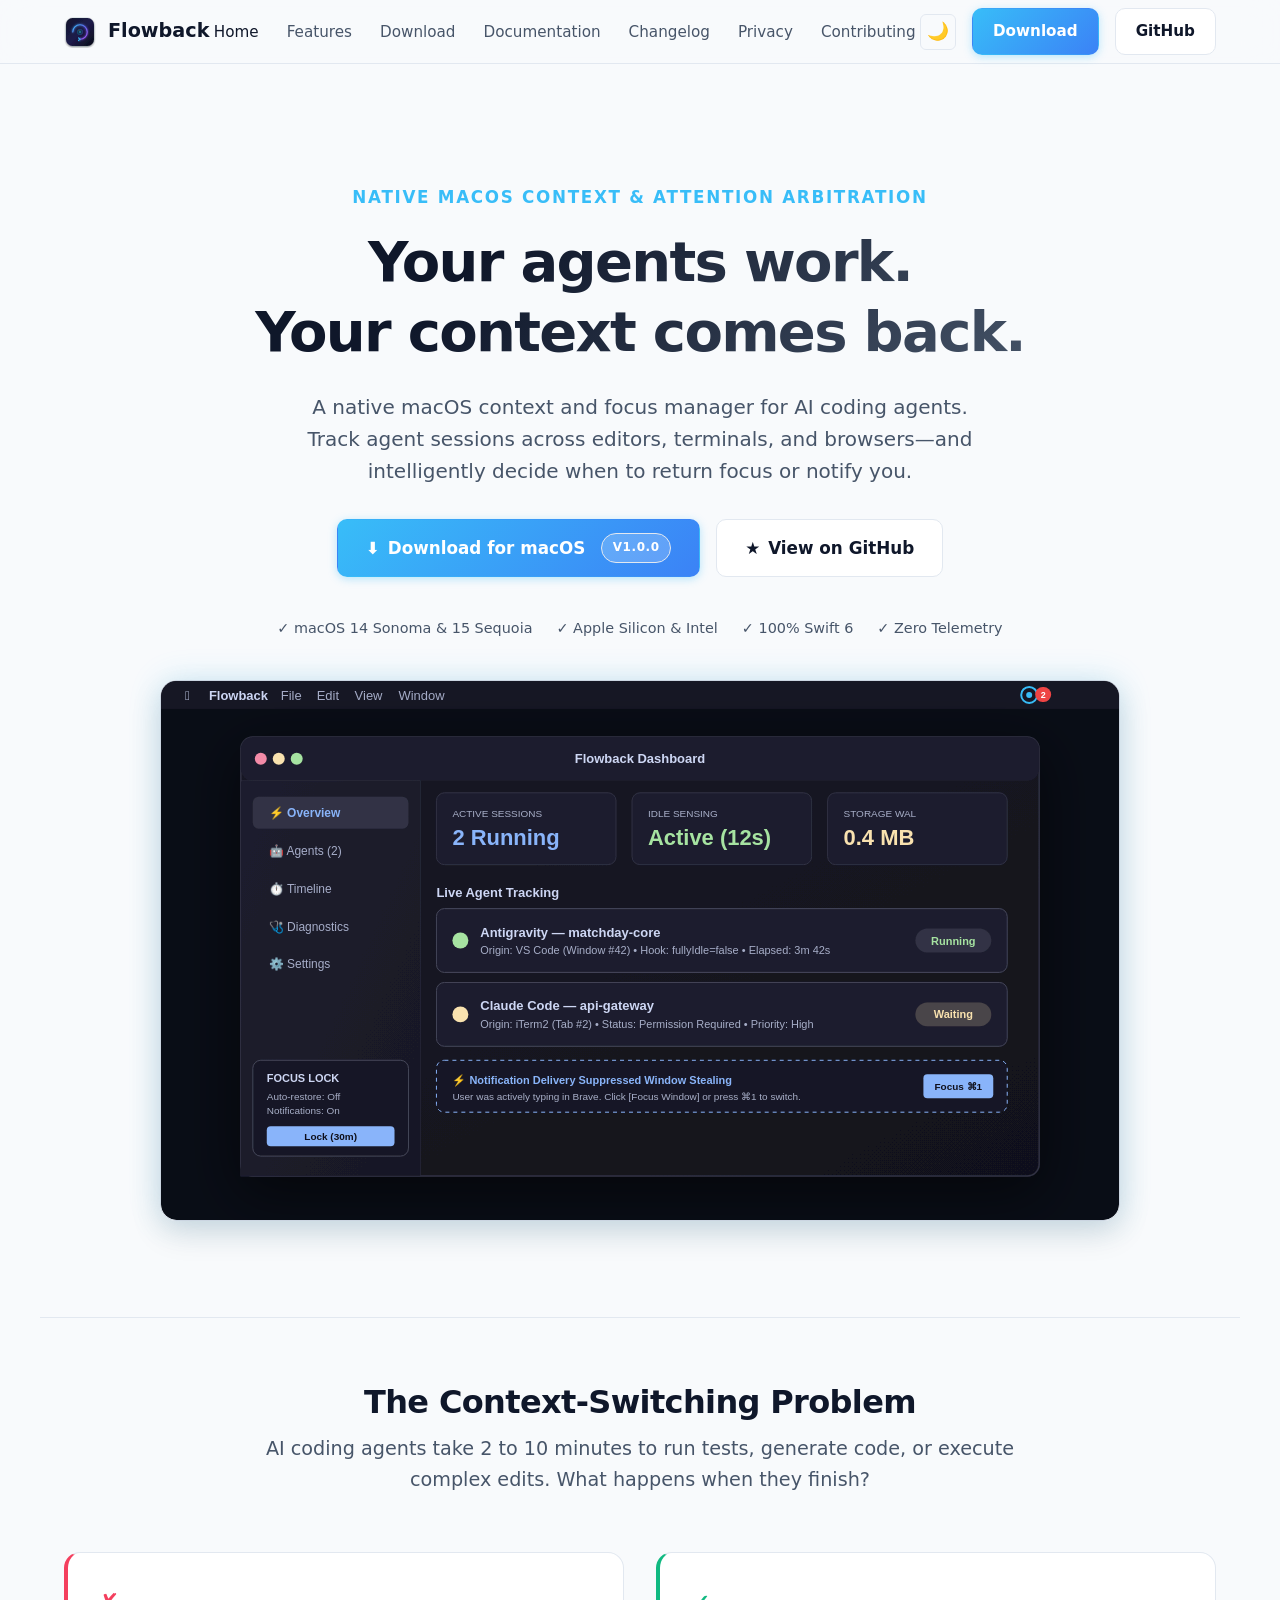
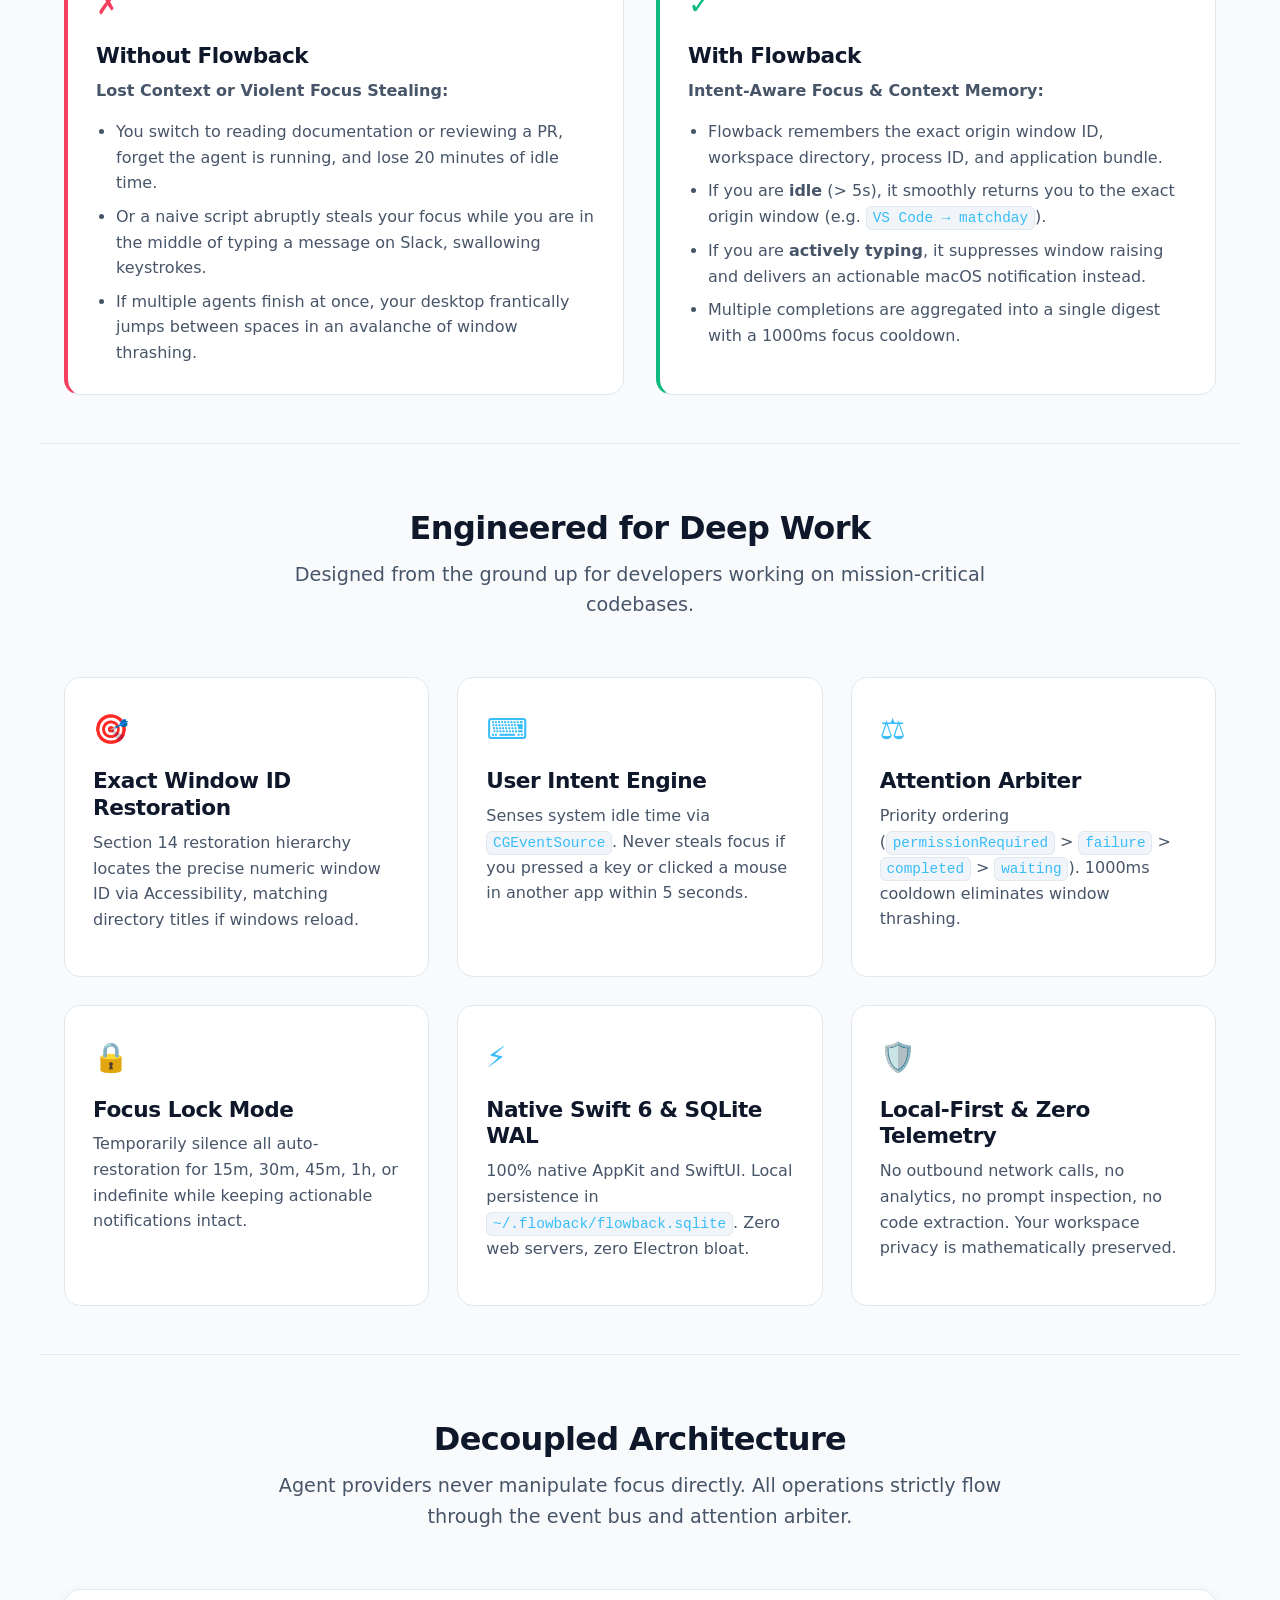
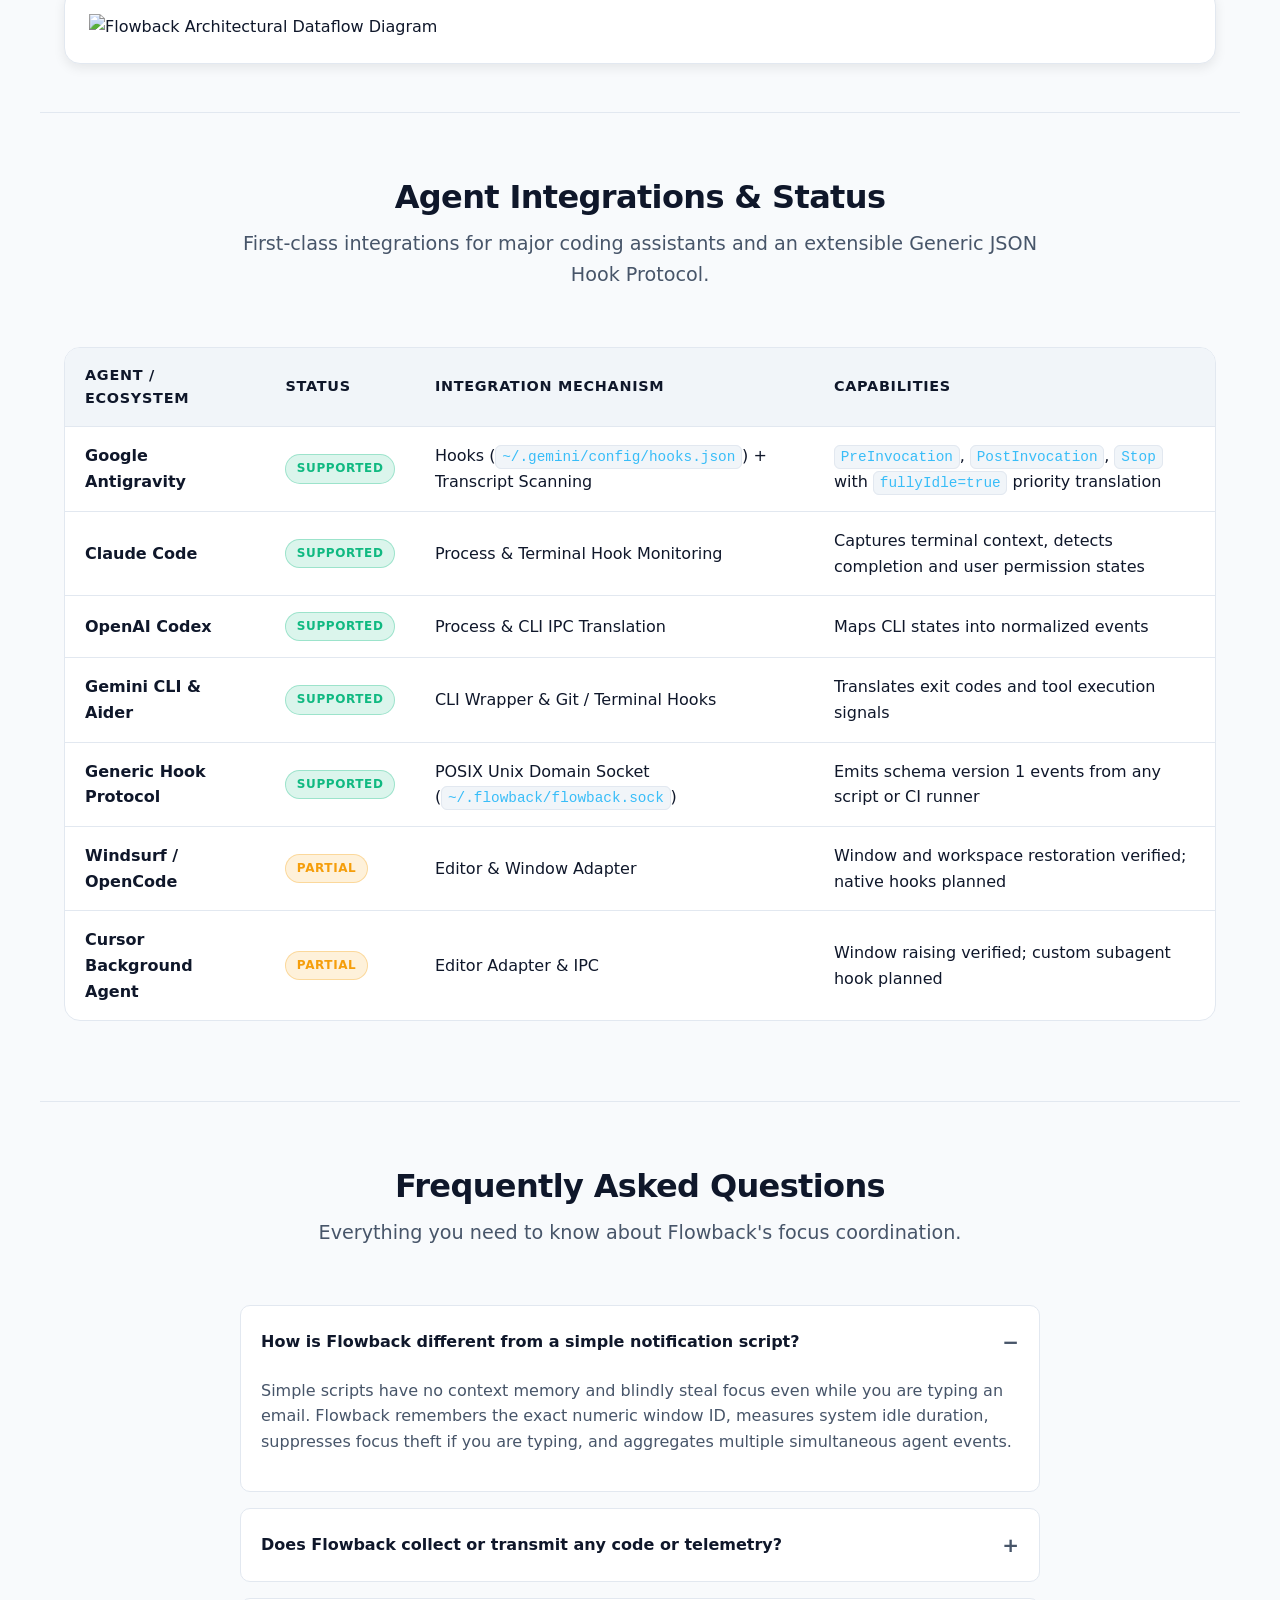
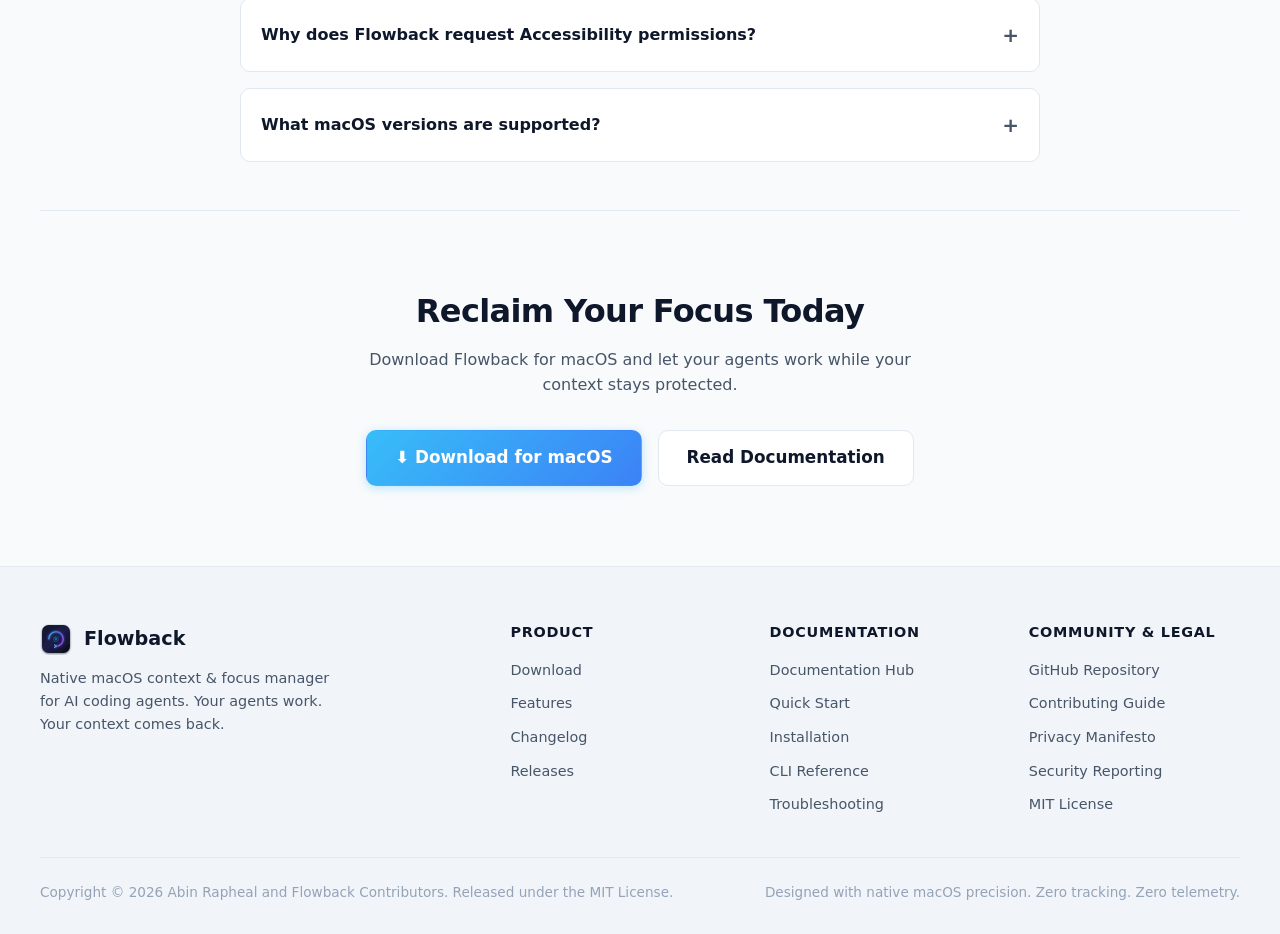
==== Website/index.html @ 53be1f95 "feat(website): create static marketing, documentation, and download website" ====
<!DOCTYPE html>
<html lang="en" data-theme="dark">
<head>
  <meta charset="UTF-8">
  <meta name="viewport" content="width=device-width, initial-scale=1.0">
  <title>Flowback — Universal macOS AI Agent Context & Focus Manager</title>
  <meta name="description" content="Native macOS context and focus manager for AI coding agents. Track agent sessions, preserve application and workspace context, and intelligently return focus when idle.">
  <link rel="canonical" href="https://rapheljr.github.io/flowback/">
  
  <!-- Open Graph / Facebook -->
  <meta property="og:type" content="website">
  <meta property="og:url" content="https://rapheljr.github.io/flowback/">
  <meta property="og:title" content="Flowback — Your agents work. Your context comes back.">
  <meta property="og:description" content="Native macOS context and focus manager for AI coding agents. Track agent sessions, preserve workspace context, and protect active typing.">
  <meta property="og:image" content="https://rapheljr.github.io/flowback/assets/flowback-banner.svg">

  <!-- Twitter -->
  <meta property="twitter:card" content="summary_large_image">
  <meta property="twitter:url" content="https://rapheljr.github.io/flowback/">
  <meta property="twitter:title" content="Flowback — Context & Focus Manager for macOS AI Agents">
  <meta property="twitter:description" content="Never lose your coding context when AI agents finish. Native Swift 6, local SQLite WAL, zero telemetry.">
  <meta property="twitter:image" content="https://rapheljr.github.io/flowback/assets/flowback-banner.svg">

  <link rel="icon" type="image/svg+xml" href="assets/flowback-icon.svg">
  <link rel="stylesheet" href="css/main.css">
</head>
<body>

  <!-- Navigation Bar -->
  <header class="site-header">
    <div class="header-container">
      <a href="./" class="brand" aria-label="Flowback Home">
        <img src="assets/flowback-icon.svg" alt="Flowback Logo" class="brand-icon">
        <span>Flowback</span>
      </a>

      <nav>
        <ul class="nav-links" id="navLinks">
          <li><a href="./" class="active">Home</a></li>
          <li><a href="features/">Features</a></li>
          <li><a href="download/">Download</a></li>
          <li><a href="docs/">Documentation</a></li>
          <li><a href="changelog/">Changelog</a></li>
          <li><a href="privacy/">Privacy</a></li>
          <li><a href="contributing/">Contributing</a></li>
        </ul>
      </nav>

      <div class="nav-actions">
        <button class="theme-toggle" id="themeToggle" title="Toggle color theme" aria-label="Toggle theme">☀️</button>
        <a href="download/" class="btn btn-primary" id="headerDownloadBtn">Download</a>
        <a href="https://github.com/rapheljr/flowback" class="btn btn-secondary" target="_blank" rel="noopener noreferrer">GitHub</a>
        <button class="mobile-menu-btn" id="mobileMenuBtn" aria-label="Toggle navigation menu">☰</button>
      </div>
    </div>
  </header>

  <!-- Hero Section -->
  <main>
    <section class="hero">
      <div class="container">
        <div class="hero-tagline">Native macOS Context &amp; Attention Arbitration</div>
        <h1>Your agents work.<br>Your context comes back.</h1>
        <p>A native macOS context and focus manager for AI coding agents. Track agent sessions across editors, terminals, and browsers—and intelligently decide when to return focus or notify you.</p>
        
        <div class="hero-actions">
          <a href="download/" class="btn btn-primary btn-lg" id="heroPrimaryDownloadBtn">
            <span>⬇️</span> Download for macOS <span class="badge badge-neutral" style="margin-left: 0.5rem; color: #fff; background: rgba(255,255,255,0.2);">v1.0.0</span>
          </a>
          <a href="https://github.com/rapheljr/flowback" class="btn btn-secondary btn-lg" target="_blank" rel="noopener noreferrer">
            <span>★</span> View on GitHub
          </a>
        </div>

        <div style="margin-bottom: 2.5rem; display: flex; justify-content: center; gap: 1.5rem; flex-wrap: wrap; font-size: 0.9rem; color: var(--text-secondary);">
          <span>✓ macOS 14 Sonoma &amp; 15 Sequoia</span>
          <span>✓ Apple Silicon &amp; Intel</span>
          <span>✓ 100% Swift 6</span>
          <span>✓ Zero Telemetry</span>
        </div>

        <!-- Real UI Demonstration Preview -->
        <div class="hero-preview">
          <img src="assets/dashboard-preview.svg" alt="Flowback Menu Bar Status Item and SwiftUI Dashboard Interface" width="960" height="540">
        </div>
      </div>
    </section>

    <!-- The Problem Section -->
    <section class="container" style="border-top: 1px solid var(--border-subtle); padding-top: 4rem;">
      <div class="page-header">
        <h2>The Context-Switching Problem</h2>
        <p>AI coding agents take 2 to 10 minutes to run tests, generate code, or execute complex edits. What happens when they finish?</p>
      </div>

      <div class="grid-2">
        <div class="card" style="border-left: 4px solid var(--accent-rose);">
          <div class="card-icon" style="color: var(--accent-rose);">✗</div>
          <h3>Without Flowback</h3>
          <p><strong>Lost Context or Violent Focus Stealing:</strong></p>
          <ul style="margin-left: 1.25rem; color: var(--text-secondary); display: flex; flex-direction: column; gap: 0.5rem;">
            <li>You switch to reading documentation or reviewing a PR, forget the agent is running, and lose 20 minutes of idle time.</li>
            <li>Or a naive script abruptly steals your focus while you are in the middle of typing a message on Slack, swallowing keystrokes.</li>
            <li>If multiple agents finish at once, your desktop frantically jumps between spaces in an avalanche of window thrashing.</li>
          </ul>
        </div>

        <div class="card" style="border-left: 4px solid var(--accent-emerald);">
          <div class="card-icon" style="color: var(--accent-emerald);">✓</div>
          <h3>With Flowback</h3>
          <p><strong>Intent-Aware Focus &amp; Context Memory:</strong></p>
          <ul style="margin-left: 1.25rem; color: var(--text-secondary); display: flex; flex-direction: column; gap: 0.5rem;">
            <li>Flowback remembers the exact origin window ID, workspace directory, process ID, and application bundle.</li>
            <li>If you are <strong>idle</strong> (&gt; 5s), it smoothly returns you to the exact origin window (e.g. <code>VS Code → matchday</code>).</li>
            <li>If you are <strong>actively typing</strong>, it suppresses window raising and delivers an actionable macOS notification instead.</li>
            <li>Multiple completions are aggregated into a single digest with a 1000ms focus cooldown.</li>
          </ul>
        </div>
      </div>
    </section>

    <!-- Core Features Grid -->
    <section class="container" style="border-top: 1px solid var(--border-subtle); padding-top: 4rem;">
      <div class="page-header">
        <h2>Engineered for Deep Work</h2>
        <p>Designed from the ground up for developers working on mission-critical codebases.</p>
      </div>

      <div class="grid-3">
        <div class="card">
          <div class="card-icon">🎯</div>
          <h3>Exact Window ID Restoration</h3>
          <p>Section 14 restoration hierarchy locates the precise numeric window ID via Accessibility, matching directory titles if windows reload.</p>
        </div>

        <div class="card">
          <div class="card-icon">⌨️</div>
          <h3>User Intent Engine</h3>
          <p>Senses system idle time via <code>CGEventSource</code>. Never steals focus if you pressed a key or clicked a mouse in another app within 5 seconds.</p>
        </div>

        <div class="card">
          <div class="card-icon">⚖️</div>
          <h3>Attention Arbiter</h3>
          <p>Priority ordering (<code>permissionRequired</code> &gt; <code>failure</code> &gt; <code>completed</code> &gt; <code>waiting</code>). 1000ms cooldown eliminates window thrashing.</p>
        </div>

        <div class="card">
          <div class="card-icon">🔒</div>
          <h3>Focus Lock Mode</h3>
          <p>Temporarily silence all auto-restoration for 15m, 30m, 45m, 1h, or indefinite while keeping actionable notifications intact.</p>
        </div>

        <div class="card">
          <div class="card-icon">⚡</div>
          <h3>Native Swift 6 &amp; SQLite WAL</h3>
          <p>100% native AppKit and SwiftUI. Local persistence in <code>~/.flowback/flowback.sqlite</code>. Zero web servers, zero Electron bloat.</p>
        </div>

        <div class="card">
          <div class="card-icon">🛡️</div>
          <h3>Local-First &amp; Zero Telemetry</h3>
          <p>No outbound network calls, no analytics, no prompt inspection, no code extraction. Your workspace privacy is mathematically preserved.</p>
        </div>
      </div>
    </section>

    <!-- How It Works Architecture -->
    <section class="container" style="border-top: 1px solid var(--border-subtle); padding-top: 4rem;">
      <div class="page-header">
        <h2>Decoupled Architecture</h2>
        <p>Agent providers never manipulate focus directly. All operations strictly flow through the event bus and attention arbiter.</p>
      </div>

      <div style="background-color: var(--bg-card); border: 1px solid var(--border-subtle); border-radius: var(--radius-lg); padding: 1.5rem; overflow: hidden; box-shadow: var(--shadow-md);">
        <img src="assets/architecture-diagram.svg" alt="Flowback Architectural Dataflow Diagram" style="width: 100%; height: auto; display: block;">
      </div>
    </section>

    <!-- Supported Agents Matrix -->
    <section class="container" style="border-top: 1px solid var(--border-subtle); padding-top: 4rem;">
      <div class="page-header">
        <h2>Agent Integrations &amp; Status</h2>
        <p>First-class integrations for major coding assistants and an extensible Generic JSON Hook Protocol.</p>
      </div>

      <div class="table-container">
        <table>
          <thead>
            <tr>
              <th>Agent / Ecosystem</th>
              <th>Status</th>
              <th>Integration Mechanism</th>
              <th>Capabilities</th>
            </tr>
          </thead>
          <tbody>
            <tr>
              <td><strong>Google Antigravity</strong></td>
              <td><span class="badge badge-supported">Supported</span></td>
              <td>Hooks (<code>~/.gemini/config/hooks.json</code>) + Transcript Scanning</td>
              <td><code>PreInvocation</code>, <code>PostInvocation</code>, <code>Stop</code> with <code>fullyIdle=true</code> priority translation</td>
            </tr>
            <tr>
              <td><strong>Claude Code</strong></td>
              <td><span class="badge badge-supported">Supported</span></td>
              <td>Process &amp; Terminal Hook Monitoring</td>
              <td>Captures terminal context, detects completion and user permission states</td>
            </tr>
            <tr>
              <td><strong>OpenAI Codex</strong></td>
              <td><span class="badge badge-supported">Supported</span></td>
              <td>Process &amp; CLI IPC Translation</td>
              <td>Maps CLI states into normalized events</td>
            </tr>
            <tr>
              <td><strong>Gemini CLI &amp; Aider</strong></td>
              <td><span class="badge badge-supported">Supported</span></td>
              <td>CLI Wrapper &amp; Git / Terminal Hooks</td>
              <td>Translates exit codes and tool execution signals</td>
            </tr>
            <tr>
              <td><strong>Generic Hook Protocol</strong></td>
              <td><span class="badge badge-supported">Supported</span></td>
              <td>POSIX Unix Domain Socket (<code>~/.flowback/flowback.sock</code>)</td>
              <td>Emits schema version 1 events from any script or CI runner</td>
            </tr>
            <tr>
              <td><strong>Windsurf / OpenCode</strong></td>
              <td><span class="badge badge-partial">Partial</span></td>
              <td>Editor &amp; Window Adapter</td>
              <td>Window and workspace restoration verified; native hooks planned</td>
            </tr>
            <tr>
              <td><strong>Cursor Background Agent</strong></td>
              <td><span class="badge badge-partial">Partial</span></td>
              <td>Editor Adapter &amp; IPC</td>
              <td>Window raising verified; custom subagent hook planned</td>
            </tr>
          </tbody>
        </table>
      </div>
    </section>

    <!-- FAQ Section -->
    <section class="container" style="border-top: 1px solid var(--border-subtle); padding-top: 4rem;">
      <div class="page-header">
        <h2>Frequently Asked Questions</h2>
        <p>Everything you need to know about Flowback's focus coordination.</p>
      </div>

      <div class="faq-list">
        <div class="faq-item active">
          <div class="faq-question">How is Flowback different from a simple notification script?</div>
          <div class="faq-answer">
            <p>Simple scripts have no context memory and blindly steal focus even while you are typing an email. Flowback remembers the exact numeric window ID, measures system idle duration, suppresses focus theft if you are typing, and aggregates multiple simultaneous agent events.</p>
          </div>
        </div>

        <div class="faq-item">
          <div class="faq-question">Does Flowback collect or transmit any code or telemetry?</div>
          <div class="faq-answer">
            <p>No. Flowback operates completely offline. It opens zero network sockets, makes zero telemetry requests, and stores only structural window metadata locally in SQLite at <code>~/.flowback/flowback.sqlite</code>.</p>
          </div>
        </div>

        <div class="faq-item">
          <div class="faq-question">Why does Flowback request Accessibility permissions?</div>
          <div class="faq-answer">
            <p>macOS requires Accessibility (<code>AXUIElement</code>) to query window titles and raise specific background windows. Without it, Flowback falls back to application-level switching via <code>NSWorkspace</code>.</p>
          </div>
        </div>

        <div class="faq-item">
          <div class="faq-question">What macOS versions are supported?</div>
          <div class="faq-answer">
            <p>macOS 14.0 (Sonoma) and macOS 15.0 (Sequoia) or newer on both Apple Silicon (M1/M2/M3/M4) and Intel x86_64.</p>
          </div>
        </div>
      </div>
    </section>

    <!-- Final CTA -->
    <section class="container" style="text-align: center; padding: 5rem 1.5rem; border-top: 1px solid var(--border-subtle);">
      <h2>Reclaim Your Focus Today</h2>
      <p style="max-width: 600px; margin: 1rem auto 2rem auto;">Download Flowback for macOS and let your agents work while your context stays protected.</p>
      <div style="display: flex; justify-content: center; gap: 1rem; flex-wrap: wrap;">
        <a href="download/" class="btn btn-primary btn-lg" id="footerDownloadBtn">⬇️ Download for macOS</a>
        <a href="docs/" class="btn btn-secondary btn-lg">Read Documentation</a>
      </div>
    </section>
  </main>

  <!-- Footer -->
  <footer class="site-footer">
    <div class="footer-container">
      <div class="footer-brand">
        <div class="brand">
          <img src="assets/flowback-icon.svg" alt="Flowback" class="brand-icon">
          <span>Flowback</span>
        </div>
        <p>Native macOS context &amp; focus manager for AI coding agents. Your agents work. Your context comes back.</p>
      </div>

      <div class="footer-col">
        <h4>Product</h4>
        <ul>
          <li><a href="download/">Download</a></li>
          <li><a href="features/">Features</a></li>
          <li><a href="changelog/">Changelog</a></li>
          <li><a href="https://github.com/rapheljr/flowback/releases" target="_blank" rel="noopener noreferrer">Releases</a></li>
        </ul>
      </div>

      <div class="footer-col">
        <h4>Documentation</h4>
        <ul>
          <li><a href="docs/">Documentation Hub</a></li>
          <li><a href="docs/#quickstart">Quick Start</a></li>
          <li><a href="docs/#installation">Installation</a></li>
          <li><a href="docs/#cli">CLI Reference</a></li>
          <li><a href="docs/#troubleshooting">Troubleshooting</a></li>
        </ul>
      </div>

      <div class="footer-col">
        <h4>Community &amp; Legal</h4>
        <ul>
          <li><a href="https://github.com/rapheljr/flowback" target="_blank" rel="noopener noreferrer">GitHub Repository</a></li>
          <li><a href="contributing/">Contributing Guide</a></li>
          <li><a href="privacy/">Privacy Manifesto</a></li>
          <li><a href="https://github.com/rapheljr/flowback/security/advisories/new" target="_blank" rel="noopener noreferrer">Security Reporting</a></li>
          <li><a href="https://github.com/rapheljr/flowback/blob/main/LICENSE" target="_blank" rel="noopener noreferrer">MIT License</a></li>
        </ul>
      </div>
    </div>

    <div class="footer-bottom">
      <div>Copyright &copy; 2026 Abin Rapheal and Flowback Contributors. Released under the MIT License.</div>
      <div>Designed with native macOS precision. Zero tracking. Zero telemetry.</div>
    </div>
  </footer>

  <script src="js/main.js"></script>
</body>
</html>
---- Website/css/main.css ----
/* Flowback Modern Design System - macOS Native Aesthetic */

:root {
  --font-sans: -apple-system, BlinkMacSystemFont, "SF Pro Display", "SF Pro Text", system-ui, -system-ui, sans-serif;
  --font-mono: "SF Mono", ui-monospace, Menlo, Monaco, Consolas, monospace;

  /* Color Palette - Dark Mode (Default) */
  --bg-primary: #0a0d14;
  --bg-secondary: #10141e;
  --bg-card: #151a26;
  --bg-card-hover: #1c2233;
  --bg-elevated: #22293d;
  --border-subtle: #232a3b;
  --border-bright: #38435d;
  
  --text-primary: #f8fafc;
  --text-secondary: #94a3b8;
  --text-muted: #64748b;
  --text-inverted: #0a0d14;

  --accent-cyan: #38bdf8;
  --accent-blue: #3b82f6;
  --accent-indigo: #6366f1;
  --accent-purple: #a855f7;
  --accent-emerald: #10b981;
  --accent-amber: #f59e0b;
  --accent-rose: #f43f5e;

  --shadow-sm: 0 1px 2px rgba(0, 0, 0, 0.4);
  --shadow-md: 0 4px 12px rgba(0, 0, 0, 0.5);
  --shadow-lg: 0 12px 32px rgba(0, 0, 0, 0.65);
  --shadow-glow: 0 0 32px rgba(56, 189, 248, 0.15);

  --radius-sm: 6px;
  --radius-md: 10px;
  --radius-lg: 16px;
  --radius-full: 9999px;

  --max-width: 1200px;
  --header-height: 64px;
}

[data-theme="light"] {
  --bg-primary: #f8fafc;
  --bg-secondary: #f1f5f9;
  --bg-card: #ffffff;
  --bg-card-hover: #f8fafc;
  --bg-elevated: #e2e8f0;
  --border-subtle: #e2e8f0;
  --border-bright: #cbd5e1;
  
  --text-primary: #0f172a;
  --text-secondary: #475569;
  --text-muted: #94a3b8;
  --text-inverted: #ffffff;

  --shadow-sm: 0 1px 2px rgba(0, 0, 0, 0.05);
  --shadow-md: 0 4px 12px rgba(0, 0, 0, 0.08);
  --shadow-lg: 0 12px 32px rgba(0, 0, 0, 0.12);
  --shadow-glow: 0 0 32px rgba(56, 189, 248, 0.2);
}

/* Base Styles */
* {
  box-sizing: border-box;
  margin: 0;
  padding: 0;
}

html {
  font-family: var(--font-sans);
  background-color: var(--bg-primary);
  color: var(--text-primary);
  line-height: 1.6;
  scroll-behavior: smooth;
  -webkit-font-smoothing: antialiased;
}

body {
  min-height: 100vh;
  display: flex;
  flex-direction: column;
  background-color: var(--bg-primary);
}

a {
  color: var(--accent-cyan);
  text-decoration: none;
  transition: color 0.15s ease;
}

a:hover {
  color: var(--accent-blue);
}

p {
  margin-bottom: 1rem;
  color: var(--text-secondary);
}

h1, h2, h3, h4, h5, h6 {
  color: var(--text-primary);
  font-weight: 700;
  line-height: 1.25;
  margin-bottom: 0.75rem;
  letter-spacing: -0.02em;
}

h1 { font-size: 2.75rem; }
h2 { font-size: 2rem; }
h3 { font-size: 1.35rem; }

code, pre {
  font-family: var(--font-mono);
}

code {
  background-color: var(--bg-secondary);
  color: var(--accent-cyan);
  padding: 0.2em 0.4em;
  border-radius: var(--radius-sm);
  font-size: 0.9em;
  border: 1px solid var(--border-subtle);
}

pre {
  background-color: var(--bg-secondary);
  border: 1px solid var(--border-subtle);
  border-radius: var(--radius-md);
  padding: 1.25rem;
  overflow-x: auto;
  margin-bottom: 1.25rem;
  color: var(--text-primary);
  font-size: 0.9rem;
}

pre code {
  background: none;
  border: none;
  padding: 0;
  color: inherit;
}

/* Header & Navigation */
.site-header {
  position: sticky;
  top: 0;
  z-index: 100;
  height: var(--header-height);
  background-color: rgba(10, 13, 20, 0.85);
  backdrop-filter: blur(16px);
  -webkit-backdrop-filter: blur(16px);
  border-bottom: 1px solid var(--border-subtle);
  display: flex;
  align-items: center;
}

[data-theme="light"] .site-header {
  background-color: rgba(248, 250, 252, 0.85);
}

.header-container {
  max-width: var(--max-width);
  width: 100%;
  margin: 0 auto;
  padding: 0 1.5rem;
  display: flex;
  align-items: center;
  justify-content: space-between;
}

.brand {
  display: flex;
  align-items: center;
  gap: 0.75rem;
  font-size: 1.2rem;
  font-weight: 800;
  color: var(--text-primary);
}

.brand-icon {
  width: 32px;
  height: 32px;
  border-radius: 8px;
}

.nav-links {
  display: flex;
  align-items: center;
  gap: 1.75rem;
  list-style: none;
}

.nav-links a {
  color: var(--text-secondary);
  font-size: 0.95rem;
  font-weight: 500;
}

.nav-links a:hover,
.nav-links a.active {
  color: var(--text-primary);
}

.nav-actions {
  display: flex;
  align-items: center;
  gap: 1rem;
}

.theme-toggle {
  background: none;
  border: 1px solid var(--border-subtle);
  color: var(--text-secondary);
  width: 36px;
  height: 36px;
  border-radius: var(--radius-sm);
  cursor: pointer;
  display: flex;
  align-items: center;
  justify-content: center;
  font-size: 1.1rem;
  transition: all 0.15s ease;
}

.theme-toggle:hover {
  background-color: var(--bg-card);
  color: var(--text-primary);
  border-color: var(--border-bright);
}

.mobile-menu-btn {
  display: none;
  background: none;
  border: 1px solid var(--border-subtle);
  color: var(--text-primary);
  padding: 0.5rem;
  border-radius: var(--radius-sm);
  cursor: pointer;
}

/* Buttons */
.btn {
  display: inline-flex;
  align-items: center;
  justify-content: center;
  gap: 0.5rem;
  padding: 0.65rem 1.25rem;
  font-size: 0.95rem;
  font-weight: 600;
  border-radius: var(--radius-md);
  cursor: pointer;
  transition: all 0.15s ease;
  border: 1px solid transparent;
}

.btn-primary {
  background: linear-gradient(135deg, var(--accent-cyan), var(--accent-blue));
  color: #ffffff;
  box-shadow: 0 2px 8px rgba(56, 189, 248, 0.35);
}

.btn-primary:hover {
  box-shadow: 0 4px 16px rgba(56, 189, 248, 0.5);
  color: #ffffff;
  transform: translateY(-1px);
}

.btn-secondary {
  background-color: var(--bg-card);
  border-color: var(--border-subtle);
  color: var(--text-primary);
}

.btn-secondary:hover {
  background-color: var(--bg-card-hover);
  border-color: var(--border-bright);
  color: var(--text-primary);
  transform: translateY(-1px);
}

.btn-lg {
  padding: 0.85rem 1.75rem;
  font-size: 1.05rem;
}

/* Badges */
.badge {
  display: inline-flex;
  align-items: center;
  gap: 0.35rem;
  padding: 0.25rem 0.65rem;
  border-radius: var(--radius-full);
  font-size: 0.75rem;
  font-weight: 700;
  text-transform: uppercase;
  letter-spacing: 0.05em;
}

.badge-supported {
  background-color: rgba(16, 185, 129, 0.15);
  color: var(--accent-emerald);
  border: 1px solid rgba(16, 185, 129, 0.3);
}

.badge-partial {
  background-color: rgba(245, 158, 11, 0.15);
  color: var(--accent-amber);
  border: 1px solid rgba(245, 158, 11, 0.3);
}

.badge-planned {
  background-color: rgba(99, 102, 241, 0.15);
  color: var(--accent-indigo);
  border: 1px solid rgba(99, 102, 241, 0.3);
}

.badge-neutral {
  background-color: var(--bg-secondary);
  color: var(--text-secondary);
  border: 1px solid var(--border-subtle);
}

/* Layout Containers */
.container {
  max-width: var(--max-width);
  margin: 0 auto;
  padding: 3rem 1.5rem;
  width: 100%;
}

.page-header {
  text-align: center;
  max-width: 800px;
  margin: 0 auto 3.5rem auto;
}

.page-header h1 {
  margin-bottom: 1rem;
}

.page-header p {
  font-size: 1.2rem;
  color: var(--text-secondary);
}

/* Hero Section */
.hero {
  padding: 4.5rem 1.5rem 3rem 1.5rem;
  text-align: center;
  position: relative;
  overflow: hidden;
}

.hero-tagline {
  font-size: 1.05rem;
  font-weight: 700;
  text-transform: uppercase;
  letter-spacing: 0.1em;
  color: var(--accent-cyan);
  margin-bottom: 1rem;
}

.hero h1 {
  font-size: 3.5rem;
  font-weight: 800;
  letter-spacing: -0.03em;
  max-width: 850px;
  margin: 0 auto 1.5rem auto;
  background: linear-gradient(135deg, var(--text-primary) 30%, var(--text-secondary));
  -webkit-background-clip: text;
  -webkit-text-fill-color: transparent;
}

.hero p {
  font-size: 1.25rem;
  max-width: 680px;
  margin: 0 auto 2rem auto;
  color: var(--text-secondary);
}

.hero-actions {
  display: flex;
  justify-content: center;
  gap: 1rem;
  margin-bottom: 2.5rem;
  flex-wrap: wrap;
}

.hero-preview {
  max-width: 960px;
  margin: 0 auto;
  border-radius: var(--radius-lg);
  overflow: hidden;
  box-shadow: var(--shadow-lg), var(--shadow-glow);
  border: 1px solid var(--border-bright);
}

.hero-preview img,
.hero-preview svg {
  width: 100%;
  height: auto;
  display: block;
}

/* Grid Layouts */
.grid-2 {
  display: grid;
  grid-template-columns: repeat(2, 1fr);
  gap: 2rem;
}

.grid-3 {
  display: grid;
  grid-template-columns: repeat(3, 1fr);
  gap: 1.75rem;
}

/* Cards */
.card {
  background-color: var(--bg-card);
  border: 1px solid var(--border-subtle);
  border-radius: var(--radius-lg);
  padding: 1.75rem;
  transition: all 0.2s ease;
}

.card:hover {
  background-color: var(--bg-card-hover);
  border-color: var(--border-bright);
  transform: translateY(-2px);
  box-shadow: var(--shadow-md);
}

.card-icon {
  font-size: 1.8rem;
  margin-bottom: 1rem;
  color: var(--accent-cyan);
}

.card h3 {
  margin-bottom: 0.5rem;
}

/* Comparison Table */
.table-container {
  overflow-x: auto;
  margin: 2rem 0;
  border: 1px solid var(--border-subtle);
  border-radius: var(--radius-lg);
  background-color: var(--bg-card);
}

table {
  width: 100%;
  border-collapse: collapse;
  text-align: left;
}

th, td {
  padding: 1rem 1.25rem;
  border-bottom: 1px solid var(--border-subtle);
}

th {
  background-color: var(--bg-secondary);
  color: var(--text-primary);
  font-weight: 600;
  font-size: 0.9rem;
  text-transform: uppercase;
  letter-spacing: 0.05em;
}

tr:last-child td {
  border-bottom: none;
}

/* FAQ Accordion */
.faq-list {
  display: flex;
  flex-direction: column;
  gap: 1rem;
  max-width: 800px;
  margin: 0 auto;
}

.faq-item {
  border: 1px solid var(--border-subtle);
  border-radius: var(--radius-md);
  background-color: var(--bg-card);
  overflow: hidden;
}

.faq-question {
  padding: 1.25rem;
  cursor: pointer;
  display: flex;
  justify-content: space-between;
  align-items: center;
  font-weight: 600;
  color: var(--text-primary);
}

.faq-question::after {
  content: "+";
  font-size: 1.25rem;
  color: var(--text-secondary);
}

.faq-item.active .faq-question::after {
  content: "−";
}

.faq-answer {
  display: none;
  padding: 0 1.25rem 1.25rem 1.25rem;
  color: var(--text-secondary);
}

.faq-item.active .faq-answer {
  display: block;
}

/* Footer */
.site-footer {
  margin-top: auto;
  background-color: var(--bg-secondary);
  border-top: 1px solid var(--border-subtle);
  padding: 3.5rem 1.5rem 2rem 1.5rem;
}

.footer-container {
  max-width: var(--max-width);
  margin: 0 auto;
  display: grid;
  grid-template-columns: 2fr repeat(3, 1fr);
  gap: 3rem;
  margin-bottom: 2.5rem;
}

.footer-brand p {
  margin-top: 0.75rem;
  max-width: 300px;
  font-size: 0.9rem;
}

.footer-col h4 {
  font-size: 0.9rem;
  text-transform: uppercase;
  letter-spacing: 0.05em;
  color: var(--text-primary);
  margin-bottom: 1rem;
}

.footer-col ul {
  list-style: none;
  display: flex;
  flex-direction: column;
  gap: 0.5rem;
}

.footer-col a {
  color: var(--text-secondary);
  font-size: 0.9rem;
}

.footer-col a:hover {
  color: var(--text-primary);
}

.footer-bottom {
  max-width: var(--max-width);
  margin: 0 auto;
  padding-top: 1.5rem;
  border-top: 1px solid var(--border-subtle);
  display: flex;
  justify-content: space-between;
  align-items: center;
  font-size: 0.85rem;
  color: var(--text-muted);
}

/* Responsive Media Queries */
@media (max-width: 900px) {
  .hero h1 { font-size: 2.5rem; }
  .grid-3 { grid-template-columns: 1fr; }
  .grid-2 { grid-template-columns: 1fr; }
  .footer-container { grid-template-columns: 1fr 1fr; }
}

@media (max-width: 680px) {
  .nav-links { display: none; }
  .nav-links.open {
    display: flex;
    flex-direction: column;
    position: absolute;
    top: var(--header-height);
    left: 0;
    right: 0;
    background-color: var(--bg-card);
    padding: 1.5rem;
    border-bottom: 1px solid var(--border-subtle);
    gap: 1rem;
  }
  .mobile-menu-btn { display: block; }
  .footer-container { grid-template-columns: 1fr; }
  .footer-bottom { flex-direction: column; gap: 0.75rem; text-align: center; }
}
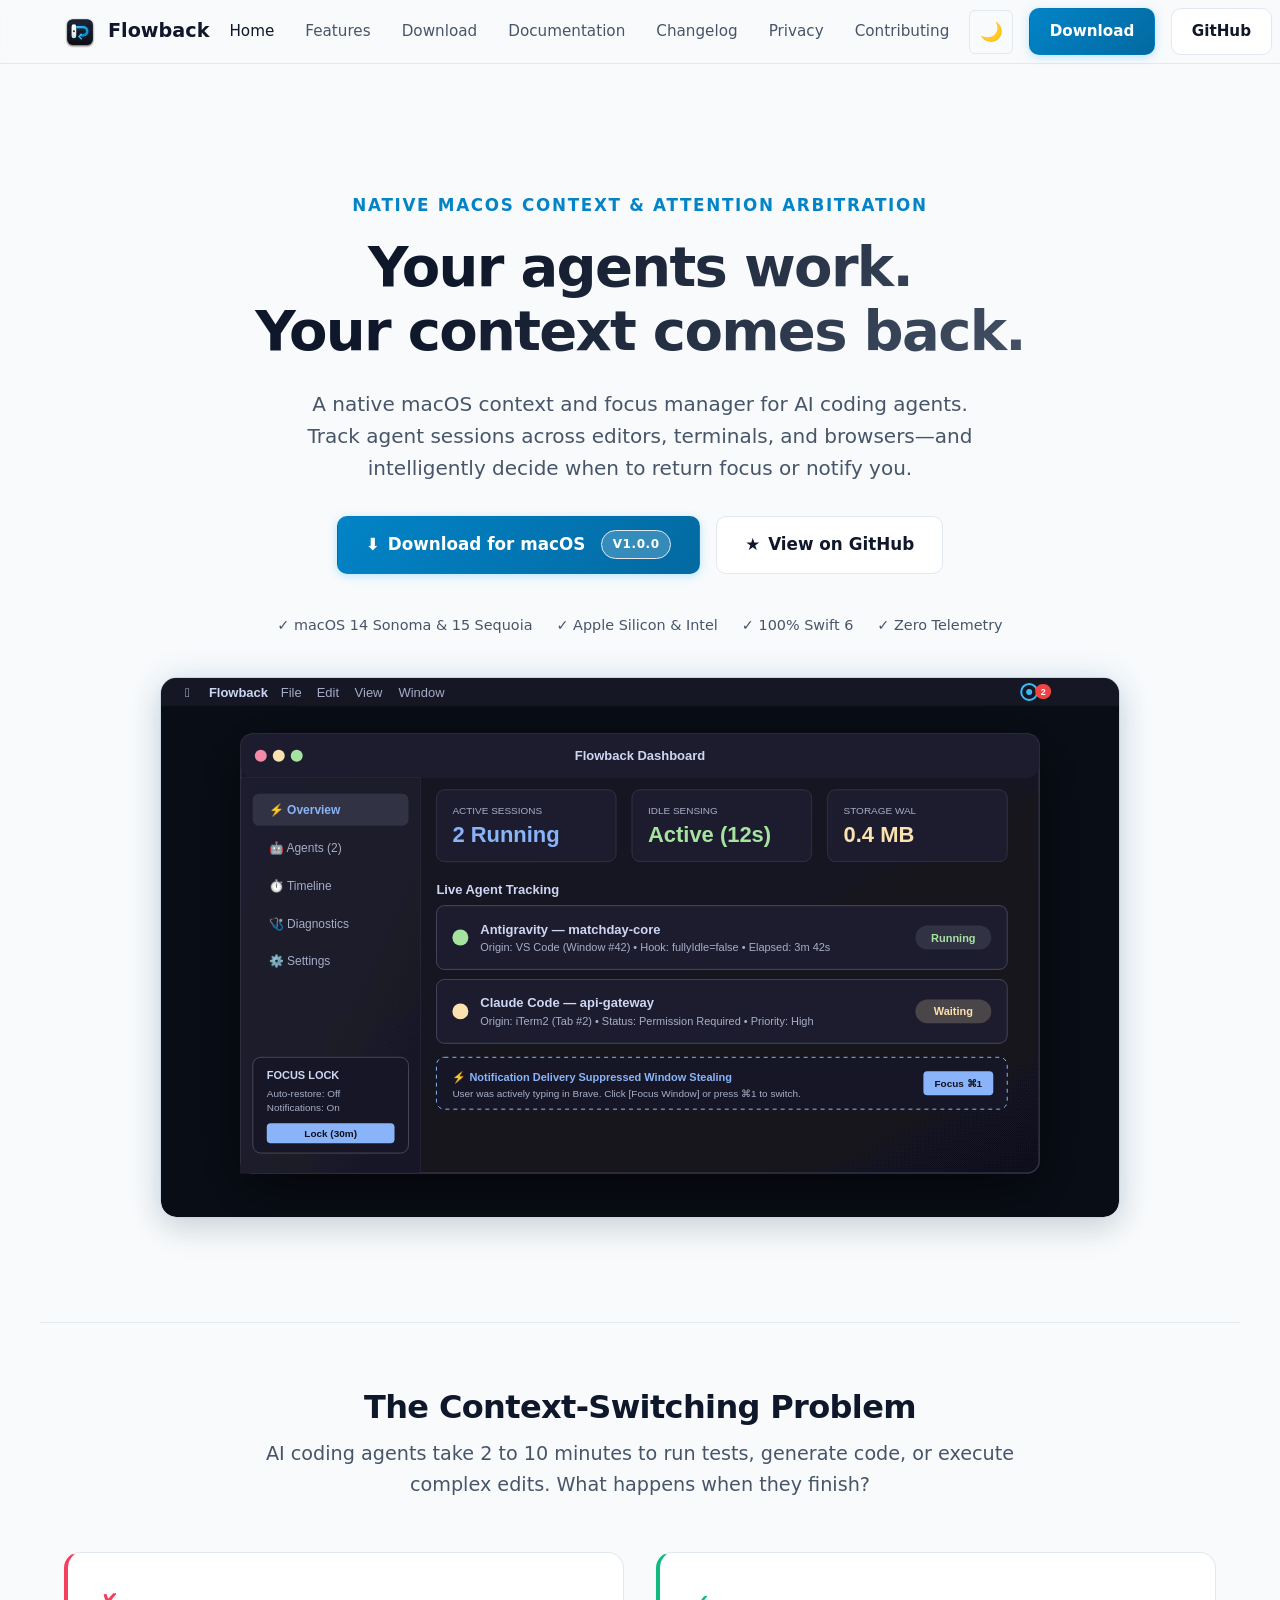
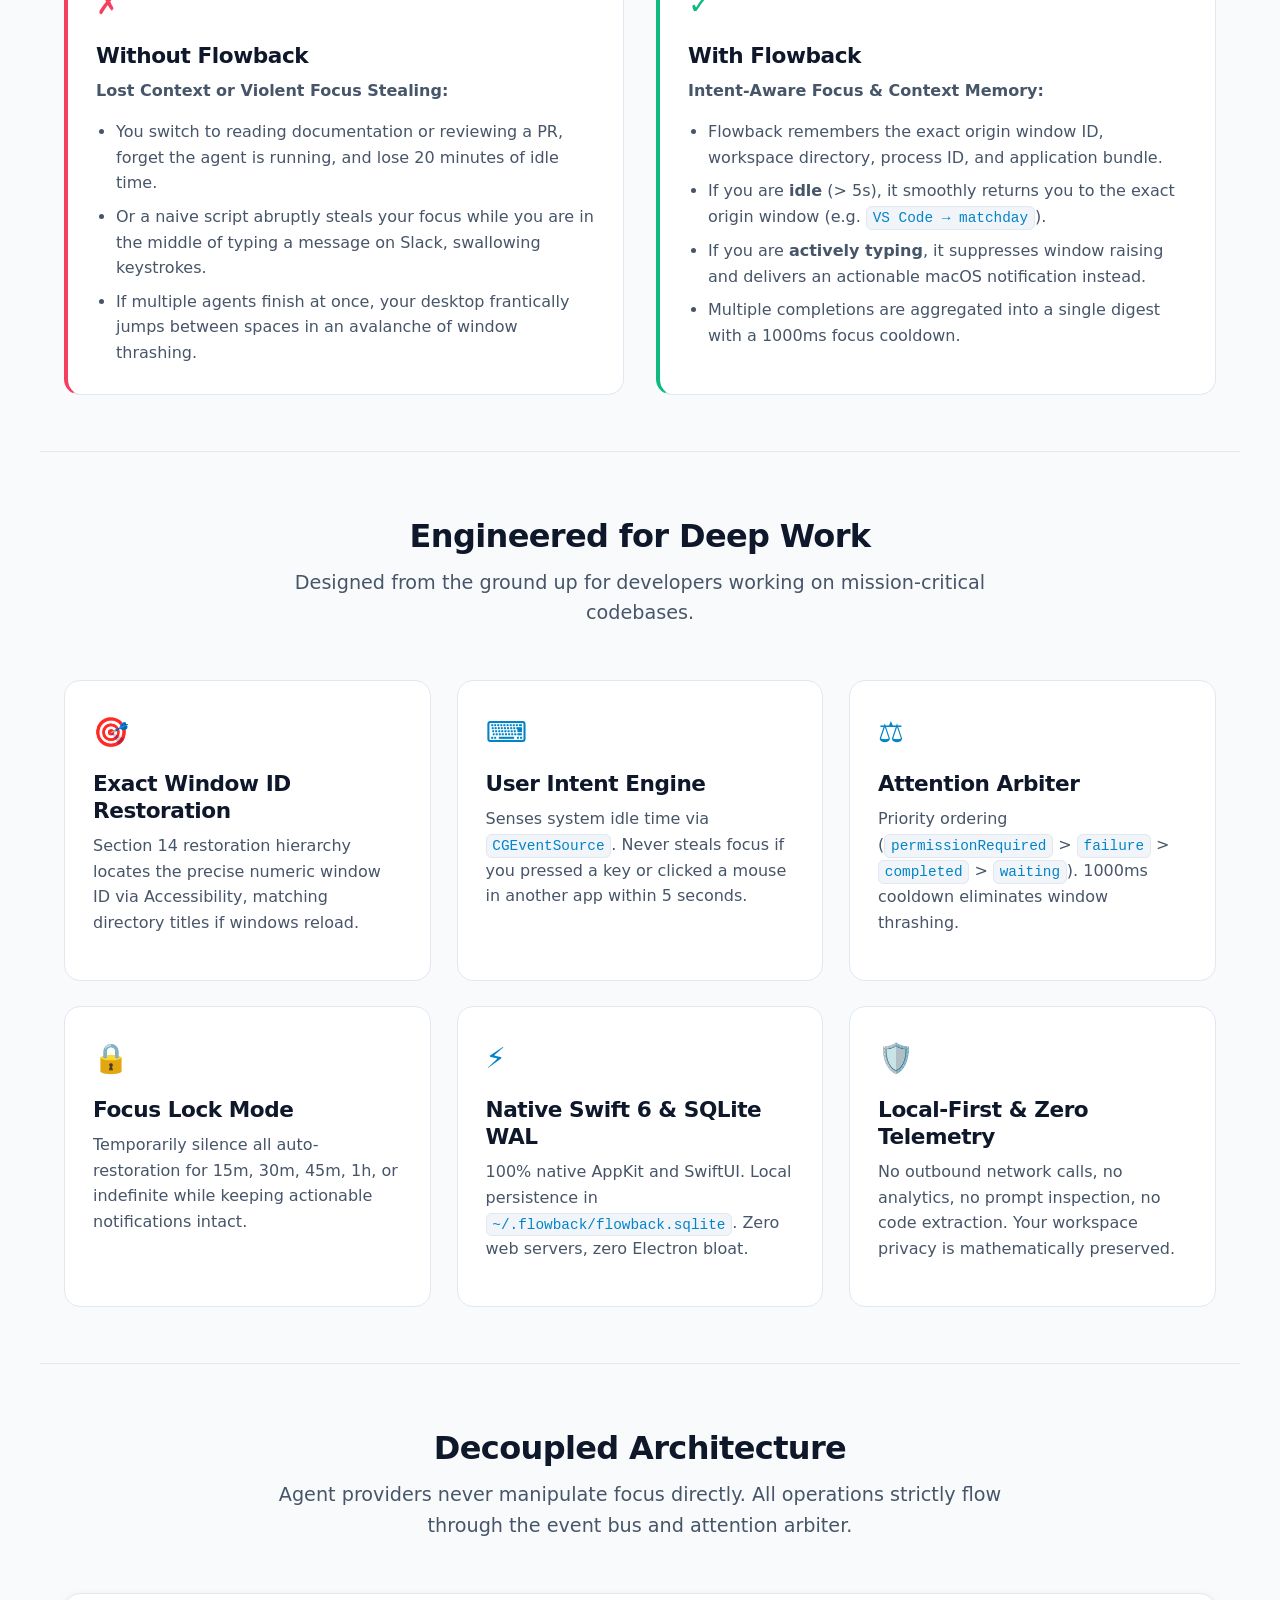
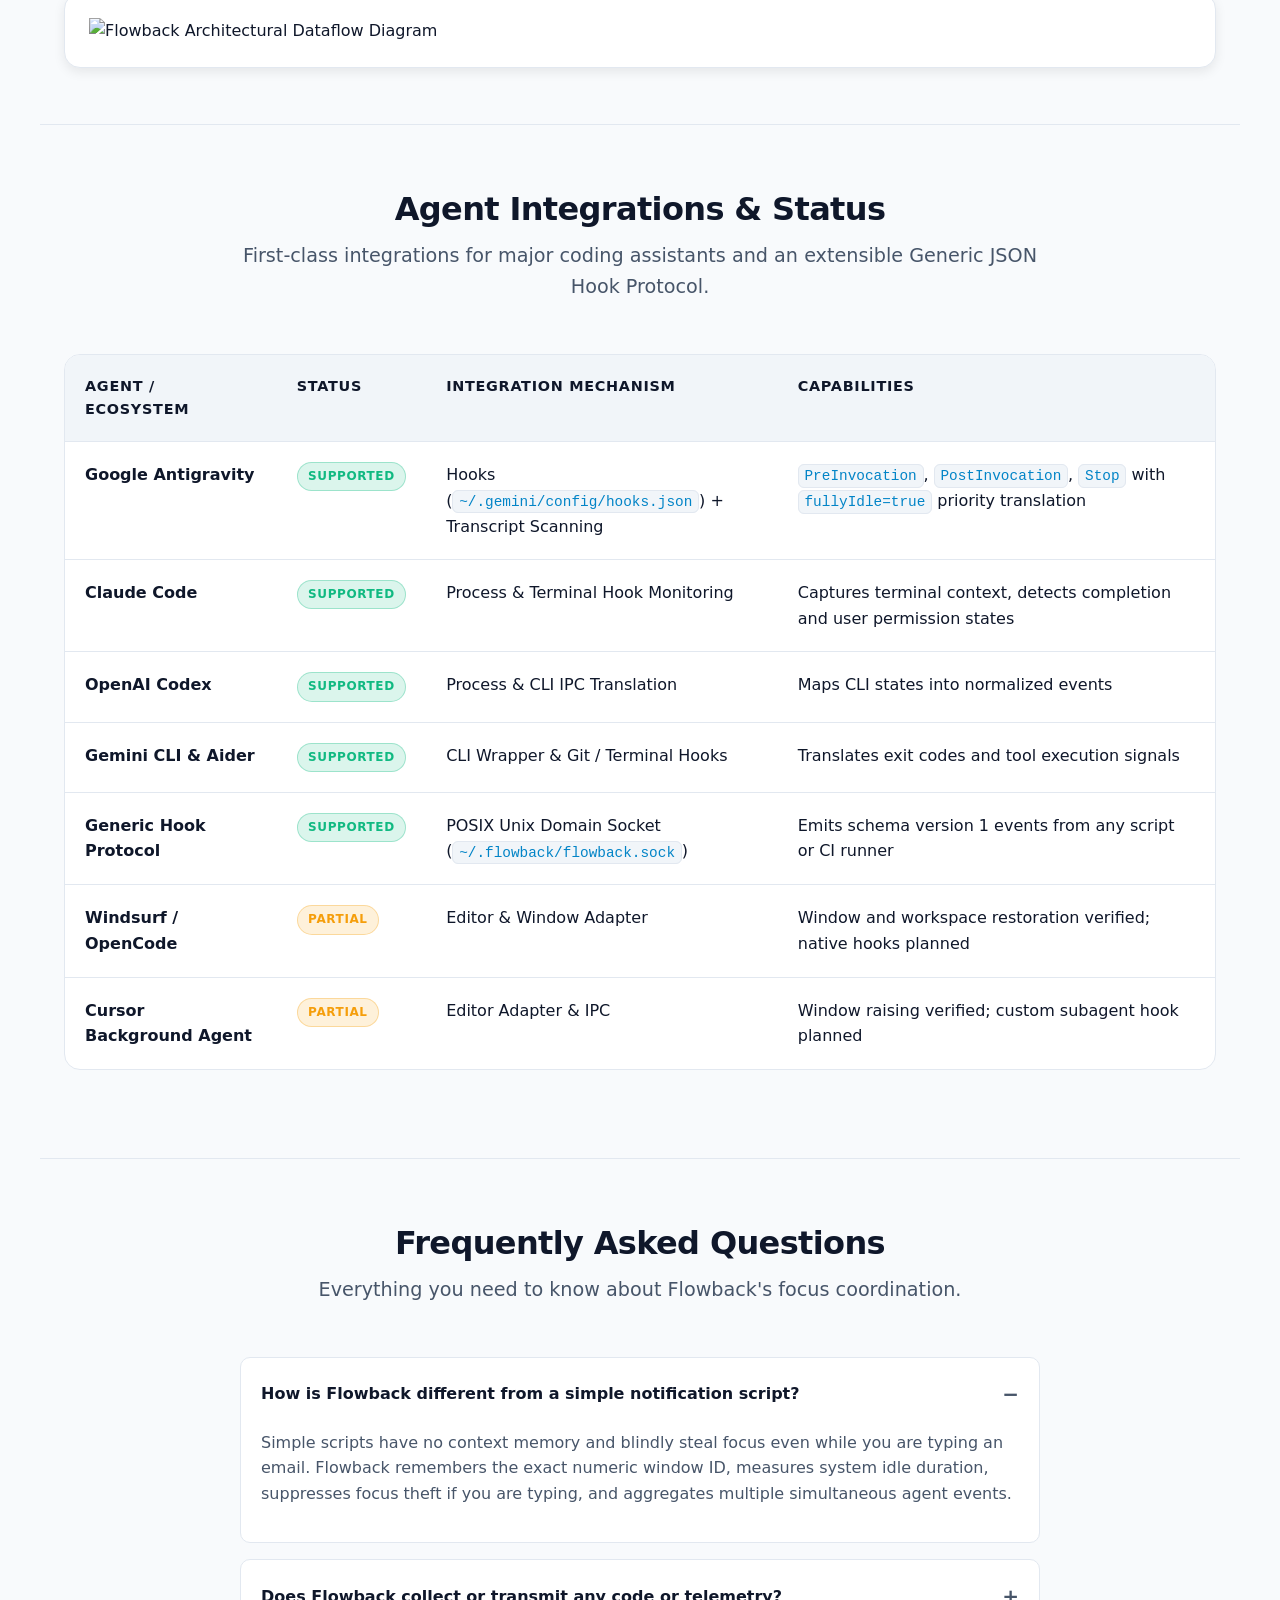
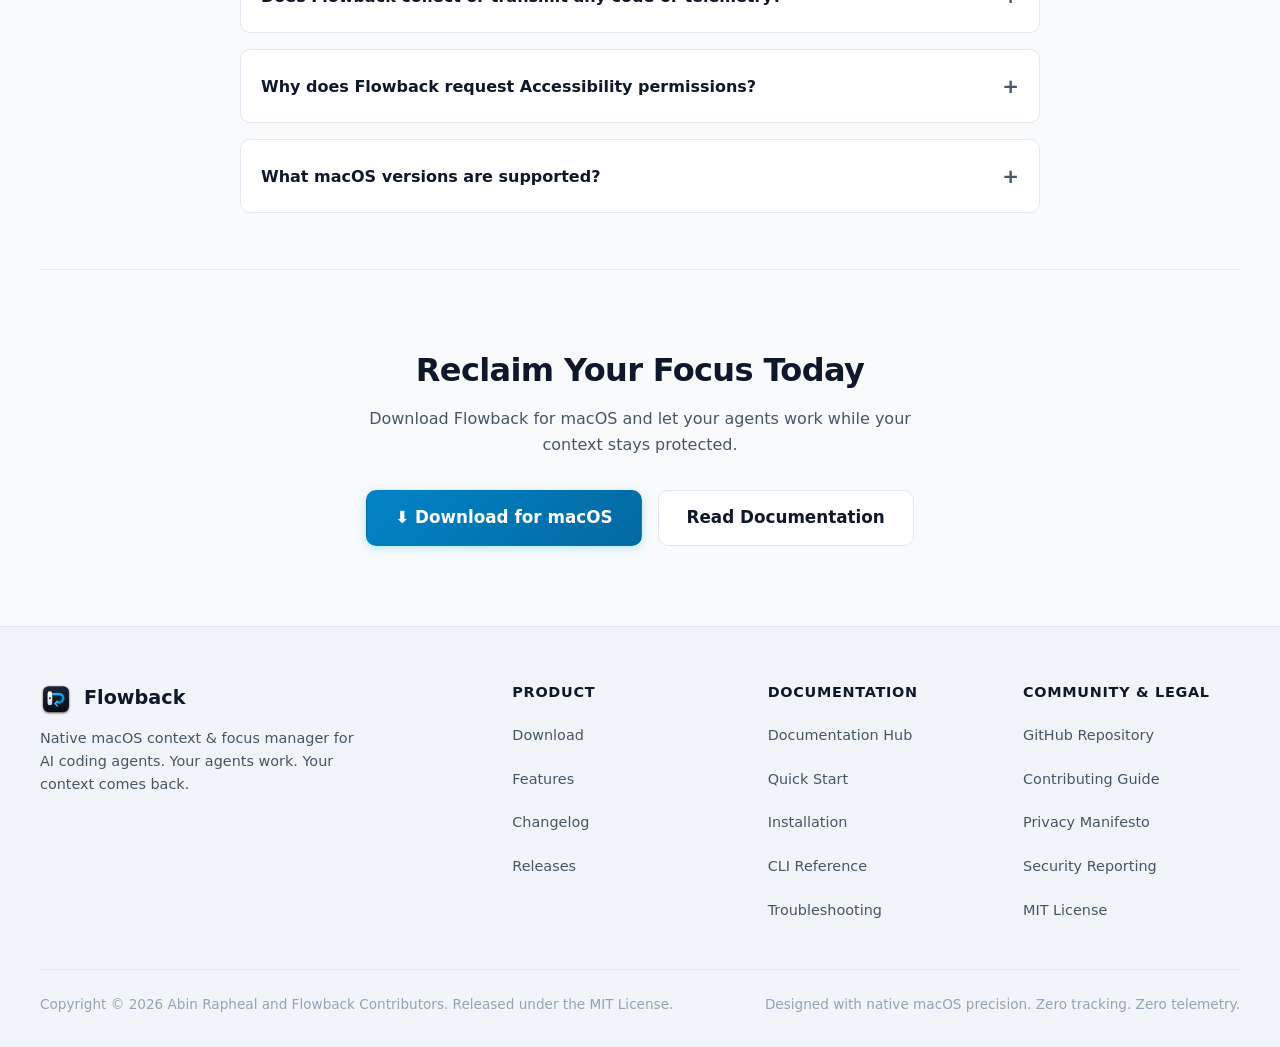
==== commit c29249d1: "fix(ci): update runners to macos-15, resolve SwiftLint violations, and enhance responsive website" ====
--- a/Website/index.html
+++ b/Website/index.html
@@ -25,6 +25,7 @@
   <link rel="stylesheet" href="css/main.css">
 </head>
 <body>
+  <a href="#main" class="skip-link">Skip to main content</a>
 
   <!-- Navigation Bar -->
   <header class="site-header">
@@ -34,7 +35,7 @@
         <span>Flowback</span>
       </a>
 
-      <nav>
+      <nav aria-label="Primary Navigation">
         <ul class="nav-links" id="navLinks">
           <li><a href="./" class="active">Home</a></li>
           <li><a href="features/">Features</a></li>
@@ -43,20 +44,24 @@
           <li><a href="changelog/">Changelog</a></li>
           <li><a href="privacy/">Privacy</a></li>
           <li><a href="contributing/">Contributing</a></li>
+          <li class="mobile-nav-actions">
+            <a href="download/" class="btn btn-primary">⬇️ Download for macOS</a>
+            <a href="https://github.com/rapheljr/flowback" class="btn btn-secondary" target="_blank" rel="noopener noreferrer">★ View on GitHub</a>
+          </li>
         </ul>
       </nav>
 
       <div class="nav-actions">
         <button class="theme-toggle" id="themeToggle" title="Toggle color theme" aria-label="Toggle theme">☀️</button>
-        <a href="download/" class="btn btn-primary" id="headerDownloadBtn">Download</a>
-        <a href="https://github.com/rapheljr/flowback" class="btn btn-secondary" target="_blank" rel="noopener noreferrer">GitHub</a>
-        <button class="mobile-menu-btn" id="mobileMenuBtn" aria-label="Toggle navigation menu">☰</button>
+        <a href="download/" class="btn btn-primary header-cta" id="headerDownloadBtn">Download</a>
+        <a href="https://github.com/rapheljr/flowback" class="btn btn-secondary header-cta" target="_blank" rel="noopener noreferrer">GitHub</a>
+        <button class="mobile-menu-btn" id="mobileMenuBtn" aria-label="Toggle navigation menu" aria-expanded="false" aria-controls="navLinks">☰</button>
       </div>
     </div>
   </header>
 
   <!-- Hero Section -->
-  <main>
+  <main id="main">
     <section class="hero">
       <div class="container">
         <div class="hero-tagline">Native macOS Context &amp; Attention Arbitration</div>
@@ -72,7 +77,7 @@
           </a>
         </div>
 
-        <div style="margin-bottom: 2.5rem; display: flex; justify-content: center; gap: 1.5rem; flex-wrap: wrap; font-size: 0.9rem; color: var(--text-secondary);">
+        <div class="hero-highlights">
           <span>✓ macOS 14 Sonoma &amp; 15 Sequoia</span>
           <span>✓ Apple Silicon &amp; Intel</span>
           <span>✓ 100% Swift 6</span>
@@ -184,7 +189,7 @@
         <p>First-class integrations for major coding assistants and an extensible Generic JSON Hook Protocol.</p>
       </div>
 
-      <div class="table-container">
+      <div class="table-container" tabindex="0" role="region" aria-label="Supported agent integrations matrix">
         <table>
           <thead>
             <tr>
--- a/Website/css/main.css
+++ b/Website/css/main.css
@@ -38,6 +38,7 @@
 
   --max-width: 1200px;
   --header-height: 64px;
+  --container-padding: clamp(1rem, 3.5vw, 1.5rem);
 }
 
 [data-theme="light"] {
@@ -54,10 +55,14 @@
   --text-muted: #94a3b8;
   --text-inverted: #ffffff;
 
+  /* WCAG AA/AAA compliant Deep Focus Blue for Light Mode per Brand Guidelines */
+  --accent-cyan: #0284c7;
+  --accent-blue: #0369a1;
+
   --shadow-sm: 0 1px 2px rgba(0, 0, 0, 0.05);
   --shadow-md: 0 4px 12px rgba(0, 0, 0, 0.08);
   --shadow-lg: 0 12px 32px rgba(0, 0, 0, 0.12);
-  --shadow-glow: 0 0 32px rgba(56, 189, 248, 0.2);
+  --shadow-glow: 0 0 32px rgba(2, 132, 199, 0.12);
 }
 
 /* Base Styles */
@@ -78,9 +83,42 @@
 
 body {
   min-height: 100vh;
+  min-height: 100dvh;
   display: flex;
   flex-direction: column;
   background-color: var(--bg-primary);
+  padding-left: env(safe-area-inset-left);
+  padding-right: env(safe-area-inset-right);
+}
+
+body.nav-open {
+  overflow: hidden;
+}
+
+/* Accessibility Focus States */
+:focus-visible {
+  outline: 2px solid var(--accent-cyan);
+  outline-offset: 3px;
+  border-radius: var(--radius-sm);
+}
+
+.skip-link {
+  position: absolute;
+  top: -120px;
+  left: 1rem;
+  background: var(--accent-cyan);
+  color: #000000;
+  padding: 0.75rem 1.25rem;
+  font-weight: 700;
+  border-radius: var(--radius-md);
+  z-index: 1000;
+  transition: top 0.2s ease;
+  text-decoration: none;
+  box-shadow: var(--shadow-md);
+}
+
+.skip-link:focus {
+  top: 1rem;
 }
 
 a {
@@ -96,6 +134,7 @@
 p {
   margin-bottom: 1rem;
   color: var(--text-secondary);
+  max-width: 75ch;
 }
 
 h1, h2, h3, h4, h5, h6 {
@@ -104,12 +143,14 @@
   line-height: 1.25;
   margin-bottom: 0.75rem;
   letter-spacing: -0.02em;
-}
-
-h1 { font-size: 2.75rem; }
-h2 { font-size: 2rem; }
-h3 { font-size: 1.35rem; }
-
+  overflow-wrap: break-word;
+}
+
+h1 { font-size: clamp(2.1rem, 4.5vw, 2.75rem); }
+h2 { font-size: clamp(1.6rem, 3.5vw, 2rem); }
+h3 { font-size: clamp(1.2rem, 2.5vw, 1.35rem); }
+
+/* Code & Pre */
 code, pre {
   font-family: var(--font-mono);
 }
@@ -121,6 +162,8 @@
   border-radius: var(--radius-sm);
   font-size: 0.9em;
   border: 1px solid var(--border-subtle);
+  overflow-wrap: break-word;
+  word-break: break-word;
 }
 
 pre {
@@ -128,10 +171,14 @@
   border: 1px solid var(--border-subtle);
   border-radius: var(--radius-md);
   padding: 1.25rem;
+  padding-top: 1.25rem;
   overflow-x: auto;
   margin-bottom: 1.25rem;
   color: var(--text-primary);
   font-size: 0.9rem;
+  max-width: 100%;
+  -webkit-overflow-scrolling: touch;
+  position: relative;
 }
 
 pre code {
@@ -139,6 +186,33 @@
   border: none;
   padding: 0;
   color: inherit;
+  white-space: pre;
+  word-break: normal;
+  overflow-wrap: normal;
+}
+
+/* Copy Button for Code Blocks */
+.copy-btn {
+  position: absolute;
+  right: 10px;
+  top: 10px;
+  font-size: 11px;
+  min-height: 28px;
+  min-width: 48px;
+  padding: 4px 10px;
+  background: var(--bg-card);
+  color: var(--text-secondary);
+  border: 1px solid var(--border-subtle);
+  border-radius: var(--radius-sm);
+  cursor: pointer;
+  transition: all 0.15s ease;
+  z-index: 2;
+}
+
+.copy-btn:hover {
+  background: var(--bg-card-hover);
+  color: var(--text-primary);
+  border-color: var(--border-bright);
 }
 
 /* Header & Navigation */
@@ -163,10 +237,11 @@
   max-width: var(--max-width);
   width: 100%;
   margin: 0 auto;
-  padding: 0 1.5rem;
+  padding: 0 var(--container-padding);
   display: flex;
   align-items: center;
   justify-content: space-between;
+  gap: 1rem;
 }
 
 .brand {
@@ -175,6 +250,12 @@
   gap: 0.75rem;
   font-size: 1.2rem;
   font-weight: 800;
+  color: var(--text-primary);
+  text-decoration: none;
+  flex-shrink: 0;
+}
+
+.brand:hover {
   color: var(--text-primary);
 }
 
@@ -182,12 +263,13 @@
   width: 32px;
   height: 32px;
   border-radius: 8px;
+  display: block;
 }
 
 .nav-links {
   display: flex;
   align-items: center;
-  gap: 1.75rem;
+  gap: clamp(0.75rem, 1.8vw, 1.75rem);
   list-style: none;
 }
 
@@ -195,6 +277,10 @@
   color: var(--text-secondary);
   font-size: 0.95rem;
   font-weight: 500;
+  padding: 0.5rem 0.25rem;
+  display: inline-flex;
+  align-items: center;
+  white-space: nowrap;
 }
 
 .nav-links a:hover,
@@ -202,24 +288,31 @@
   color: var(--text-primary);
 }
 
+.mobile-nav-actions {
+  display: none;
+}
+
 .nav-actions {
   display: flex;
   align-items: center;
-  gap: 1rem;
+  gap: clamp(0.5rem, 1.2vw, 1rem);
+  flex-shrink: 0;
 }
 
 .theme-toggle {
   background: none;
   border: 1px solid var(--border-subtle);
   color: var(--text-secondary);
-  width: 36px;
-  height: 36px;
+  width: 44px;
+  height: 44px;
+  min-width: 44px;
+  min-height: 44px;
   border-radius: var(--radius-sm);
   cursor: pointer;
   display: flex;
   align-items: center;
   justify-content: center;
-  font-size: 1.1rem;
+  font-size: 1.15rem;
   transition: all 0.15s ease;
 }
 
@@ -234,9 +327,21 @@
   background: none;
   border: 1px solid var(--border-subtle);
   color: var(--text-primary);
-  padding: 0.5rem;
+  width: 44px;
+  height: 44px;
+  min-width: 44px;
+  min-height: 44px;
   border-radius: var(--radius-sm);
   cursor: pointer;
+  align-items: center;
+  justify-content: center;
+  font-size: 1.35rem;
+  transition: all 0.15s ease;
+}
+
+.mobile-menu-btn:hover {
+  background-color: var(--bg-card);
+  border-color: var(--border-bright);
 }
 
 /* Buttons */
@@ -246,23 +351,26 @@
   justify-content: center;
   gap: 0.5rem;
   padding: 0.65rem 1.25rem;
+  min-height: 44px;
   font-size: 0.95rem;
   font-weight: 600;
   border-radius: var(--radius-md);
   cursor: pointer;
   transition: all 0.15s ease;
   border: 1px solid transparent;
+  text-decoration: none;
+  white-space: nowrap;
 }
 
 .btn-primary {
   background: linear-gradient(135deg, var(--accent-cyan), var(--accent-blue));
-  color: #ffffff;
+  color: #ffffff !important;
   box-shadow: 0 2px 8px rgba(56, 189, 248, 0.35);
 }
 
 .btn-primary:hover {
   box-shadow: 0 4px 16px rgba(56, 189, 248, 0.5);
-  color: #ffffff;
+  color: #ffffff !important;
   transform: translateY(-1px);
 }
 
@@ -282,6 +390,7 @@
 .btn-lg {
   padding: 0.85rem 1.75rem;
   font-size: 1.05rem;
+  min-height: 48px;
 }
 
 /* Badges */
@@ -295,6 +404,9 @@
   font-weight: 700;
   text-transform: uppercase;
   letter-spacing: 0.05em;
+  white-space: normal;
+  text-align: center;
+  max-width: 100%;
 }
 
 .badge-supported {
@@ -325,14 +437,14 @@
 .container {
   max-width: var(--max-width);
   margin: 0 auto;
-  padding: 3rem 1.5rem;
+  padding: clamp(2rem, 5vw, 3.5rem) var(--container-padding);
   width: 100%;
 }
 
 .page-header {
   text-align: center;
   max-width: 800px;
-  margin: 0 auto 3.5rem auto;
+  margin: 0 auto clamp(2rem, 4vw, 3.5rem) auto;
 }
 
 .page-header h1 {
@@ -340,20 +452,22 @@
 }
 
 .page-header p {
-  font-size: 1.2rem;
-  color: var(--text-secondary);
+  font-size: clamp(1.05rem, 2vw, 1.2rem);
+  color: var(--text-secondary);
+  margin-left: auto;
+  margin-right: auto;
 }
 
 /* Hero Section */
 .hero {
-  padding: 4.5rem 1.5rem 3rem 1.5rem;
+  padding: clamp(2.5rem, 6vw, 4.5rem) var(--container-padding) clamp(2rem, 4vw, 3rem) var(--container-padding);
   text-align: center;
   position: relative;
   overflow: hidden;
 }
 
 .hero-tagline {
-  font-size: 1.05rem;
+  font-size: clamp(0.85rem, 1.8vw, 1.05rem);
   font-weight: 700;
   text-transform: uppercase;
   letter-spacing: 0.1em;
@@ -362,18 +476,19 @@
 }
 
 .hero h1 {
-  font-size: 3.5rem;
+  font-size: clamp(2.2rem, 6vw, 3.5rem);
   font-weight: 800;
   letter-spacing: -0.03em;
   max-width: 850px;
   margin: 0 auto 1.5rem auto;
+  line-height: 1.15;
   background: linear-gradient(135deg, var(--text-primary) 30%, var(--text-secondary));
   -webkit-background-clip: text;
   -webkit-text-fill-color: transparent;
 }
 
 .hero p {
-  font-size: 1.25rem;
+  font-size: clamp(1.05rem, 2vw + 0.3rem, 1.25rem);
   max-width: 680px;
   margin: 0 auto 2rem auto;
   color: var(--text-secondary);
@@ -387,8 +502,19 @@
   flex-wrap: wrap;
 }
 
+.hero-highlights {
+  margin-bottom: 2.5rem;
+  display: flex;
+  justify-content: center;
+  gap: clamp(0.75rem, 2vw, 1.5rem);
+  flex-wrap: wrap;
+  font-size: 0.9rem;
+  color: var(--text-secondary);
+}
+
 .hero-preview {
   max-width: 960px;
+  width: 100%;
   margin: 0 auto;
   border-radius: var(--radius-lg);
   overflow: hidden;
@@ -406,14 +532,20 @@
 /* Grid Layouts */
 .grid-2 {
   display: grid;
-  grid-template-columns: repeat(2, 1fr);
-  gap: 2rem;
+  grid-template-columns: repeat(2, minmax(0, 1fr));
+  gap: clamp(1rem, 2.5vw, 2rem);
 }
 
 .grid-3 {
   display: grid;
-  grid-template-columns: repeat(3, 1fr);
-  gap: 1.75rem;
+  grid-template-columns: repeat(3, minmax(0, 1fr));
+  gap: clamp(1rem, 2vw, 1.75rem);
+}
+
+.grid-2 > *,
+.grid-3 > * {
+  min-width: 0;
+  max-width: 100%;
 }
 
 /* Cards */
@@ -421,8 +553,16 @@
   background-color: var(--bg-card);
   border: 1px solid var(--border-subtle);
   border-radius: var(--radius-lg);
-  padding: 1.75rem;
-  transition: all 0.2s ease;
+  padding: clamp(1.25rem, 3.5vw, 1.75rem);
+  transition: transform 0.2s ease, box-shadow 0.2s ease, border-color 0.2s ease;
+  min-width: 0;
+  max-width: 100%;
+  overflow-wrap: break-word;
+}
+
+.card > * {
+  min-width: 0;
+  max-width: 100%;
 }
 
 .card:hover {
@@ -432,6 +572,14 @@
   box-shadow: var(--shadow-md);
 }
 
+.card-featured {
+  max-width: 850px;
+  margin: 0 auto 3rem auto;
+  padding: clamp(1.25rem, 4vw, 2.5rem);
+  border: 1px solid var(--border-bright);
+  box-shadow: var(--shadow-lg);
+}
+
 .card-icon {
   font-size: 1.8rem;
   margin-bottom: 1rem;
@@ -442,24 +590,50 @@
   margin-bottom: 0.5rem;
 }
 
+.intent-card {
+  flex: 1 1 200px;
+  min-width: 0;
+  background: var(--bg-secondary);
+  padding: 1rem;
+  border-radius: var(--radius-md);
+  border: 1px solid var(--border-subtle);
+}
+
+.download-action-btn {
+  flex: 1 1 220px;
+  min-width: 0;
+  width: 100%;
+}
+
 /* Comparison Table */
 .table-container {
+  width: 100%;
+  max-width: 100%;
   overflow-x: auto;
+  -webkit-overflow-scrolling: touch;
+  overscroll-behavior-x: contain;
   margin: 2rem 0;
   border: 1px solid var(--border-subtle);
   border-radius: var(--radius-lg);
   background-color: var(--bg-card);
 }
 
+.table-container:focus-visible {
+  outline: 2px solid var(--accent-cyan);
+  outline-offset: 2px;
+}
+
 table {
   width: 100%;
+  min-width: 540px;
   border-collapse: collapse;
   text-align: left;
 }
 
 th, td {
-  padding: 1rem 1.25rem;
+  padding: clamp(0.75rem, 2vw, 1.25rem);
   border-bottom: 1px solid var(--border-subtle);
+  vertical-align: top;
 }
 
 th {
@@ -499,12 +673,15 @@
   align-items: center;
   font-weight: 600;
   color: var(--text-primary);
+  min-height: 48px;
 }
 
 .faq-question::after {
   content: "+";
   font-size: 1.25rem;
   color: var(--text-secondary);
+  margin-left: 0.5rem;
+  flex-shrink: 0;
 }
 
 .faq-item.active .faq-question::after {
@@ -526,7 +703,7 @@
   margin-top: auto;
   background-color: var(--bg-secondary);
   border-top: 1px solid var(--border-subtle);
-  padding: 3.5rem 1.5rem 2rem 1.5rem;
+  padding: clamp(2.5rem, 5vw, 3.5rem) var(--container-padding) max(2rem, env(safe-area-inset-bottom)) var(--container-padding);
 }
 
 .footer-container {
@@ -534,13 +711,13 @@
   margin: 0 auto;
   display: grid;
   grid-template-columns: 2fr repeat(3, 1fr);
-  gap: 3rem;
+  gap: clamp(1.5rem, 3vw, 3rem);
   margin-bottom: 2.5rem;
 }
 
 .footer-brand p {
   margin-top: 0.75rem;
-  max-width: 300px;
+  max-width: 320px;
   font-size: 0.9rem;
 }
 
@@ -556,12 +733,16 @@
   list-style: none;
   display: flex;
   flex-direction: column;
-  gap: 0.5rem;
+  gap: 0.35rem;
 }
 
 .footer-col a {
   color: var(--text-secondary);
   font-size: 0.9rem;
+  display: inline-flex;
+  align-items: center;
+  min-height: 38px;
+  padding: 0.2rem 0;
 }
 
 .footer-col a:hover {
@@ -578,31 +759,161 @@
   align-items: center;
   font-size: 0.85rem;
   color: var(--text-muted);
+  flex-wrap: wrap;
+  gap: 0.75rem;
 }
 
 /* Responsive Media Queries */
-@media (max-width: 900px) {
-  .hero h1 { font-size: 2.5rem; }
-  .grid-3 { grid-template-columns: 1fr; }
-  .grid-2 { grid-template-columns: 1fr; }
-  .footer-container { grid-template-columns: 1fr 1fr; }
-}
-
-@media (max-width: 680px) {
-  .nav-links { display: none; }
+
+/* Tablet & Smaller Laptops (<= 1024px) */
+@media (max-width: 1024px) {
+  .nav-links {
+    display: none;
+  }
+
+  .mobile-menu-btn {
+    display: flex;
+  }
+
   .nav-links.open {
     display: flex;
     flex-direction: column;
-    position: absolute;
+    position: fixed;
     top: var(--header-height);
     left: 0;
     right: 0;
+    bottom: 0;
+    background-color: rgba(10, 13, 20, 0.96);
+    backdrop-filter: blur(24px);
+    -webkit-backdrop-filter: blur(24px);
+    padding: 1.5rem var(--container-padding) 3rem var(--container-padding);
+    overflow-y: auto;
+    -webkit-overflow-scrolling: touch;
+    border-bottom: 1px solid var(--border-subtle);
+    gap: 0.5rem;
+    z-index: 99;
+  }
+
+  [data-theme="light"] .nav-links.open {
+    background-color: rgba(248, 250, 252, 0.96);
+  }
+
+  .nav-links.open li {
+    width: 100%;
+  }
+
+  .nav-links.open a {
+    display: flex;
+    align-items: center;
+    font-size: 1.15rem;
+    font-weight: 600;
+    padding: 0.85rem 1rem;
+    border-radius: var(--radius-md);
+    color: var(--text-primary);
+    min-height: 48px;
+    border: 1px solid transparent;
+  }
+
+  .nav-links.open a:hover,
+  .nav-links.open a.active {
     background-color: var(--bg-card);
-    padding: 1.5rem;
-    border-bottom: 1px solid var(--border-subtle);
-    gap: 1rem;
-  }
-  .mobile-menu-btn { display: block; }
-  .footer-container { grid-template-columns: 1fr; }
-  .footer-bottom { flex-direction: column; gap: 0.75rem; text-align: center; }
-}
+    border-color: var(--border-subtle);
+    color: var(--accent-cyan);
+  }
+
+  .mobile-nav-actions {
+    display: flex !important;
+    flex-direction: column;
+    gap: 0.75rem;
+    margin-top: 1rem;
+    padding-top: 1.25rem;
+    border-top: 1px solid var(--border-subtle);
+    width: 100%;
+  }
+
+  .mobile-nav-actions .btn {
+    width: 100%;
+    min-height: 48px;
+  }
+
+  .grid-3 {
+    grid-template-columns: repeat(2, minmax(0, 1fr));
+  }
+
+  .footer-container {
+    grid-template-columns: 1fr 1fr;
+  }
+}
+
+/* Tablet Portrait & Large Mobile Header CTA Adaptation */
+@media (min-width: 681px) and (max-width: 1024px) {
+  .header-cta.btn-secondary {
+    display: none !important;
+  }
+}
+
+/* Mobile Devices (<= 680px) */
+@media (max-width: 680px) {
+  .header-cta {
+    display: none !important;
+  }
+
+  .grid-2,
+  .grid-3 {
+    grid-template-columns: 1fr;
+  }
+
+  .footer-container {
+    grid-template-columns: 1fr;
+    gap: 2rem;
+  }
+
+  .footer-bottom {
+    flex-direction: column;
+    text-align: center;
+  }
+}
+
+/* Small Mobile Screens (<= 480px) */
+@media (max-width: 480px) {
+  .hero-actions {
+    flex-direction: column;
+    align-items: stretch;
+  }
+
+  .hero-actions .btn {
+    width: 100%;
+  }
+
+  .brand span {
+    font-size: 1.1rem;
+  }
+}
+
+/* Very Narrow Mobile Screens (<= 360px) */
+@media (max-width: 360px) {
+  .hero-tagline {
+    font-size: 0.8rem;
+    letter-spacing: 0.05em;
+  }
+
+  .btn {
+    padding: 0.65rem 0.85rem;
+    font-size: 0.9rem;
+  }
+}
+
+/* Motion Preferences */
+@media (prefers-reduced-motion: reduce) {
+  *, *::before, *::after {
+    animation-duration: 0.01ms !important;
+    animation-iteration-count: 1 !important;
+    transition-duration: 0.01ms !important;
+    scroll-behavior: auto !important;
+  }
+
+  .card:hover,
+  .btn:hover {
+    transform: none !important;
+  }
+}
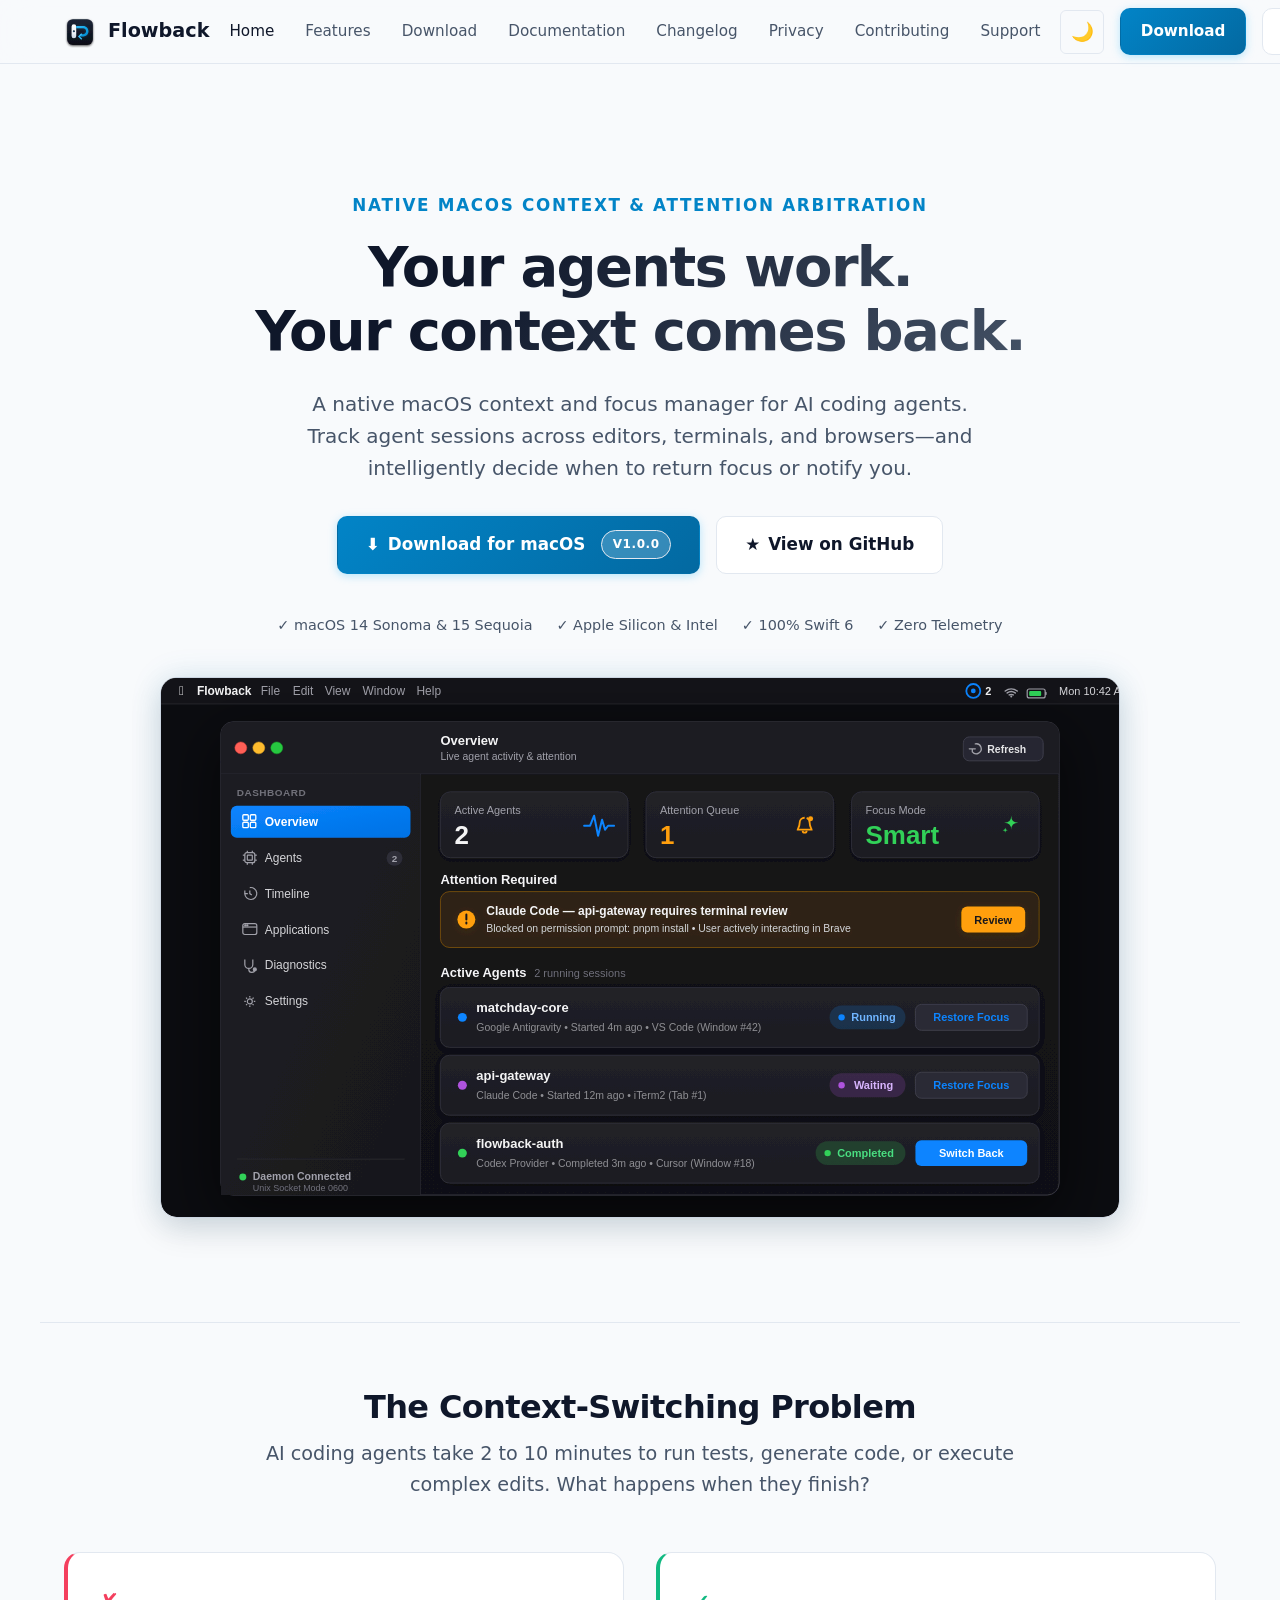
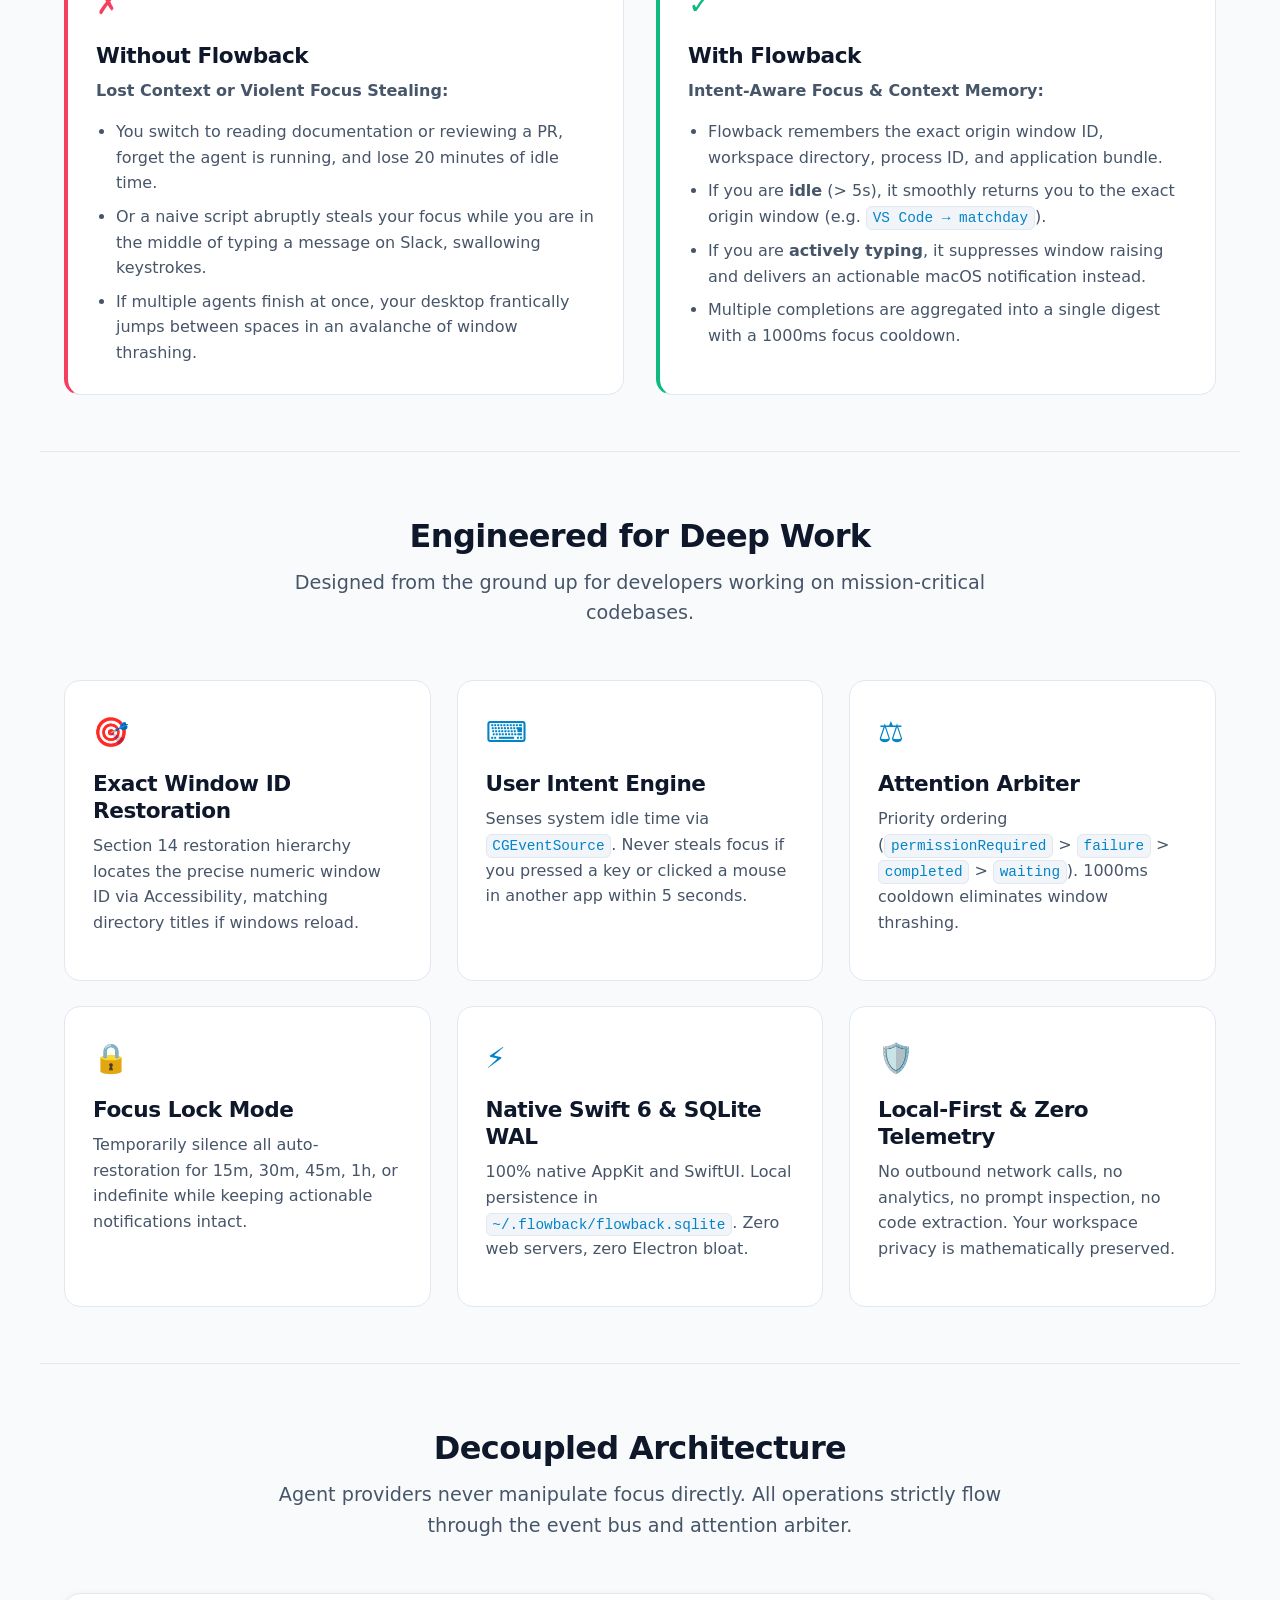
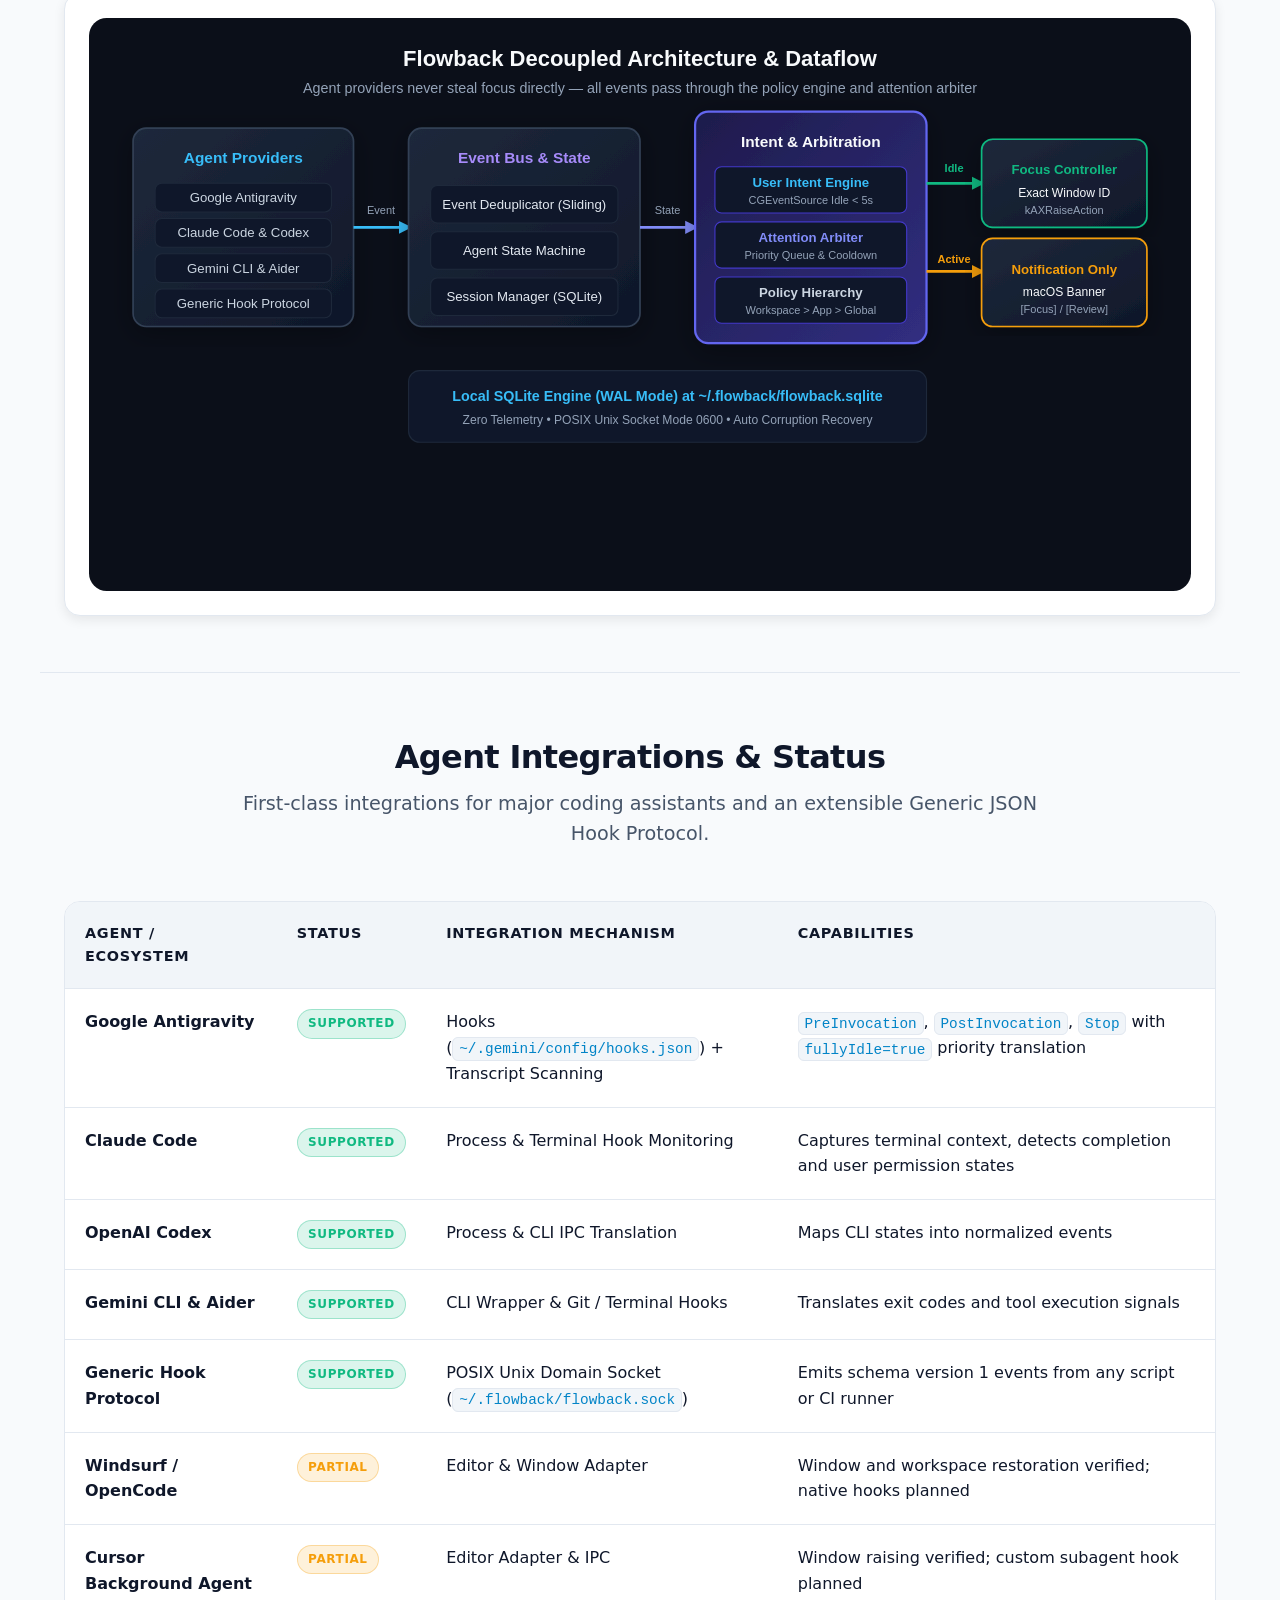
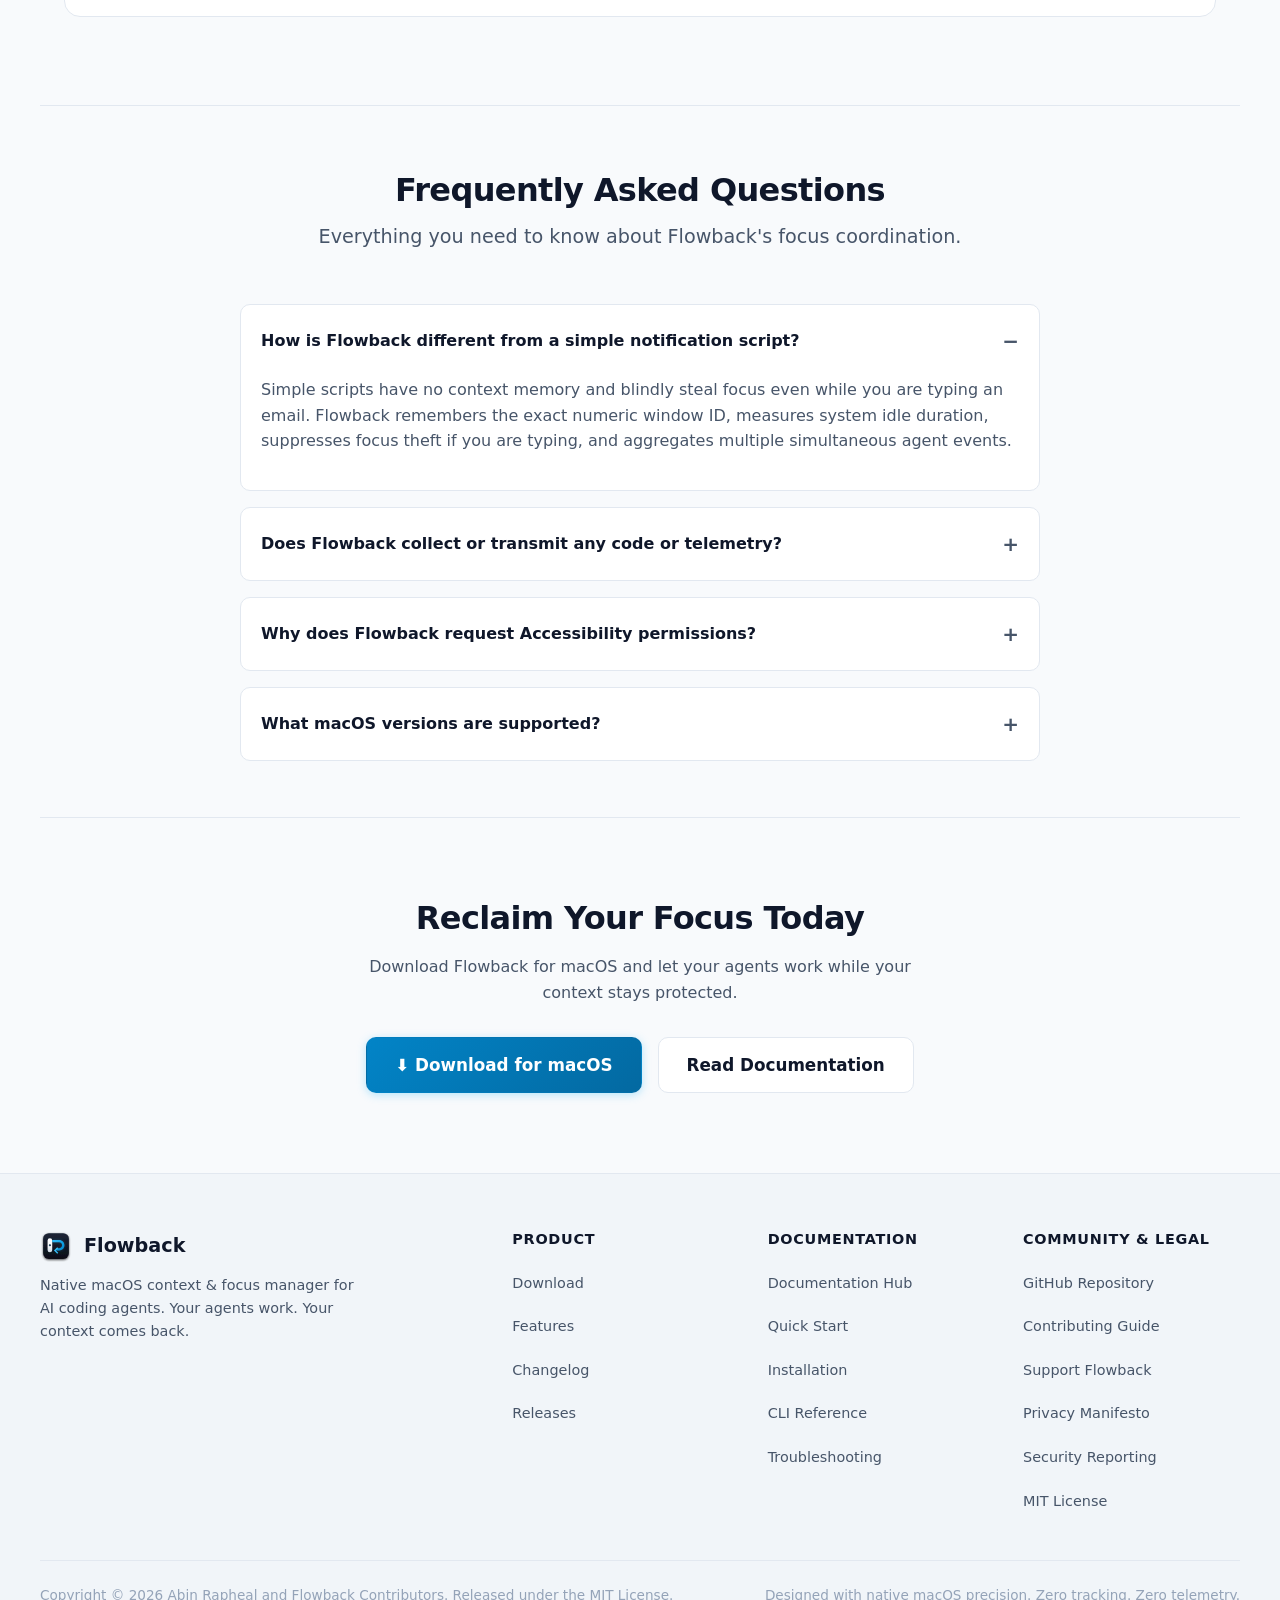
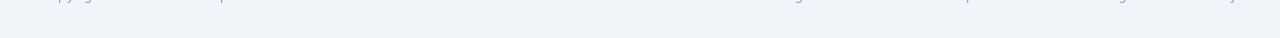
==== commit b8829925: "feat(website): integrate Buy Me a Coffee support page and navigation" ====
--- a/Website/index.html
+++ b/Website/index.html
@@ -44,6 +44,7 @@
           <li><a href="changelog/">Changelog</a></li>
           <li><a href="privacy/">Privacy</a></li>
           <li><a href="contributing/">Contributing</a></li>
+          <li><a href="support/">Support</a></li>
           <li class="mobile-nav-actions">
             <a href="download/" class="btn btn-primary">⬇️ Download for macOS</a>
             <a href="https://github.com/rapheljr/flowback" class="btn btn-secondary" target="_blank" rel="noopener noreferrer">★ View on GitHub</a>
@@ -333,6 +334,7 @@
         <ul>
           <li><a href="https://github.com/rapheljr/flowback" target="_blank" rel="noopener noreferrer">GitHub Repository</a></li>
           <li><a href="contributing/">Contributing Guide</a></li>
+          <li><a href="support/">Support Flowback</a></li>
           <li><a href="privacy/">Privacy Manifesto</a></li>
           <li><a href="https://github.com/rapheljr/flowback/security/advisories/new" target="_blank" rel="noopener noreferrer">Security Reporting</a></li>
           <li><a href="https://github.com/rapheljr/flowback/blob/main/LICENSE" target="_blank" rel="noopener noreferrer">MIT License</a></li>
--- a/Website/css/main.css
+++ b/Website/css/main.css
@@ -387,6 +387,29 @@
   transform: translateY(-1px);
 }
 
+.btn-bmc {
+  background-color: #FFDD00;
+  color: #0D0C22 !important;
+  font-weight: 700;
+  border: 1px solid rgba(0, 0, 0, 0.15);
+  box-shadow: 0 2px 10px rgba(255, 221, 0, 0.3);
+}
+
+.btn-bmc:hover {
+  background-color: #ffd000;
+  color: #0D0C22 !important;
+  box-shadow: 0 4px 18px rgba(255, 221, 0, 0.5);
+  transform: translateY(-1px);
+}
+
+.bmc-icon {
+  width: 20px;
+  height: 20px;
+  vertical-align: middle;
+  display: inline-block;
+  flex-shrink: 0;
+}
+
 .btn-lg {
   padding: 0.85rem 1.75rem;
   font-size: 1.05rem;
@@ -761,6 +784,182 @@
   color: var(--text-muted);
   flex-wrap: wrap;
   gap: 0.75rem;
+}
+
+/* Support Page Styles */
+.support-card-featured {
+  max-width: 900px;
+  margin: 0 auto 3rem auto;
+  padding: clamp(1.5rem, 4vw, 2.75rem);
+  border: 1px solid rgba(255, 221, 0, 0.25);
+  border-radius: var(--radius-lg);
+  background: linear-gradient(180deg, var(--bg-card) 0%, rgba(26, 32, 48, 0.95) 100%);
+  box-shadow: var(--shadow-lg), 0 0 40px rgba(255, 221, 0, 0.08);
+  text-align: center;
+  position: relative;
+  overflow: hidden;
+}
+
+[data-theme="light"] .support-card-featured {
+  border-color: rgba(217, 119, 6, 0.25);
+  background: linear-gradient(180deg, #ffffff 0%, #f8fafc 100%);
+  box-shadow: var(--shadow-lg), 0 0 32px rgba(217, 119, 6, 0.06);
+}
+
+.support-badge {
+  display: inline-flex;
+  align-items: center;
+  gap: 0.5rem;
+  padding: 0.35rem 0.85rem;
+  border-radius: var(--radius-full);
+  background-color: rgba(255, 221, 0, 0.12);
+  border: 1px solid rgba(255, 221, 0, 0.3);
+  color: #fbbf24;
+  font-size: 0.8rem;
+  font-weight: 700;
+  text-transform: uppercase;
+  letter-spacing: 0.08em;
+  margin-bottom: 1.25rem;
+}
+
+[data-theme="light"] .support-badge {
+  background-color: rgba(217, 119, 6, 0.1);
+  border-color: rgba(217, 119, 6, 0.25);
+  color: #b45309;
+}
+
+.support-card-featured h2 {
+  font-size: clamp(1.75rem, 4vw, 2.25rem);
+  margin-bottom: 1rem;
+}
+
+.support-card-featured p.lead {
+  font-size: clamp(1.05rem, 2vw, 1.2rem);
+  max-width: 680px;
+  margin: 0 auto 2rem auto;
+  color: var(--text-secondary);
+}
+
+.support-tiers {
+  display: grid;
+  grid-template-columns: repeat(3, minmax(0, 1fr));
+  gap: clamp(1rem, 2vw, 1.5rem);
+  margin-bottom: 2.5rem;
+  text-align: left;
+}
+
+.support-tier-card {
+  background: var(--bg-secondary);
+  border: 1px solid var(--border-subtle);
+  border-radius: var(--radius-md);
+  padding: 1.5rem;
+  display: flex;
+  flex-direction: column;
+  transition: transform 0.2s ease, border-color 0.2s ease, box-shadow 0.2s ease;
+}
+
+.support-tier-card:hover {
+  border-color: var(--border-bright);
+  transform: translateY(-2px);
+  box-shadow: var(--shadow-md);
+}
+
+.support-tier-badge {
+  font-size: 1.6rem;
+  font-weight: 800;
+  color: var(--text-primary);
+  margin-bottom: 0.25rem;
+}
+
+.support-tier-title {
+  font-size: 1.1rem;
+  font-weight: 700;
+  color: var(--accent-cyan);
+  margin-bottom: 0.5rem;
+}
+
+[data-theme="light"] .support-tier-title {
+  color: var(--accent-blue);
+}
+
+.support-tier-desc {
+  font-size: 0.9rem;
+  color: var(--text-secondary);
+  line-height: 1.5;
+  margin-bottom: 0;
+  flex-grow: 1;
+}
+
+.support-canonical-note {
+  font-size: 0.85rem;
+  color: var(--text-muted);
+  margin-top: 1.5rem;
+  margin-bottom: 0;
+  line-height: 1.5;
+  overflow-wrap: break-word;
+  word-break: break-word;
+}
+
+.support-canonical-note a {
+  overflow-wrap: anywhere;
+  word-break: break-word;
+}
+
+.support-impact-list {
+  list-style: none;
+  display: flex;
+  flex-direction: column;
+  gap: 0.75rem;
+  margin-top: 1rem;
+}
+
+.support-impact-item {
+  display: flex;
+  align-items: flex-start;
+  gap: 0.75rem;
+  font-size: 0.95rem;
+  color: var(--text-secondary);
+}
+
+.support-impact-item .check {
+  color: var(--accent-emerald);
+  font-weight: bold;
+  flex-shrink: 0;
+}
+
+.thank-you-card {
+  max-width: 850px;
+  margin: 0 auto;
+  padding: clamp(2rem, 5vw, 3rem) var(--container-padding);
+  background: var(--bg-card);
+  border: 1px solid var(--border-subtle);
+  border-radius: var(--radius-lg);
+  text-align: center;
+  box-shadow: var(--shadow-md);
+}
+
+.thank-you-icon {
+  font-size: 2.5rem;
+  margin-bottom: 1rem;
+  line-height: 1;
+}
+
+.thank-you-card blockquote {
+  font-size: clamp(1.1rem, 2.5vw, 1.35rem);
+  font-weight: 500;
+  color: var(--text-primary);
+  line-height: 1.6;
+  max-width: 680px;
+  margin: 0 auto 1.5rem auto;
+  border: none;
+  font-style: normal;
+}
+
+.thank-you-author {
+  font-size: 0.95rem;
+  color: var(--text-secondary);
+  font-weight: 600;
+  margin-bottom: 2rem;
 }
 
 /* Responsive Media Queries */
@@ -845,6 +1044,20 @@
   }
 }
 
+/* Compact Header Navigation (1025px - 1180px) */
+@media (min-width: 1025px) and (max-width: 1180px) {
+  .nav-links {
+    gap: 0.85rem;
+  }
+  .nav-links a {
+    font-size: 0.88rem;
+    padding: 0.4rem 0.2rem;
+  }
+  .header-cta.btn-secondary {
+    display: none !important;
+  }
+}
+
 /* Tablet Portrait & Large Mobile Header CTA Adaptation */
 @media (min-width: 681px) and (max-width: 1024px) {
   .header-cta.btn-secondary {
@@ -859,8 +1072,16 @@
   }
 
   .grid-2,
-  .grid-3 {
+  .grid-3,
+  .support-tiers {
     grid-template-columns: 1fr;
+  }
+
+  .card .btn {
+    white-space: normal;
+    text-align: center;
+    max-width: 100%;
+    word-break: break-word;
   }
 
   .footer-container {
@@ -885,6 +1106,13 @@
     width: 100%;
   }
 
+  .support-card-featured .btn-lg,
+  .thank-you-card .btn-lg {
+    width: 100%;
+    white-space: normal;
+    text-align: center;
+  }
+
   .brand span {
     font-size: 1.1rem;
   }
@@ -900,6 +1128,12 @@
   .btn {
     padding: 0.65rem 0.85rem;
     font-size: 0.9rem;
+    white-space: normal;
+    text-align: center;
+  }
+
+  .support-card-featured {
+    padding: 1.25rem 0.75rem;
   }
 }
 
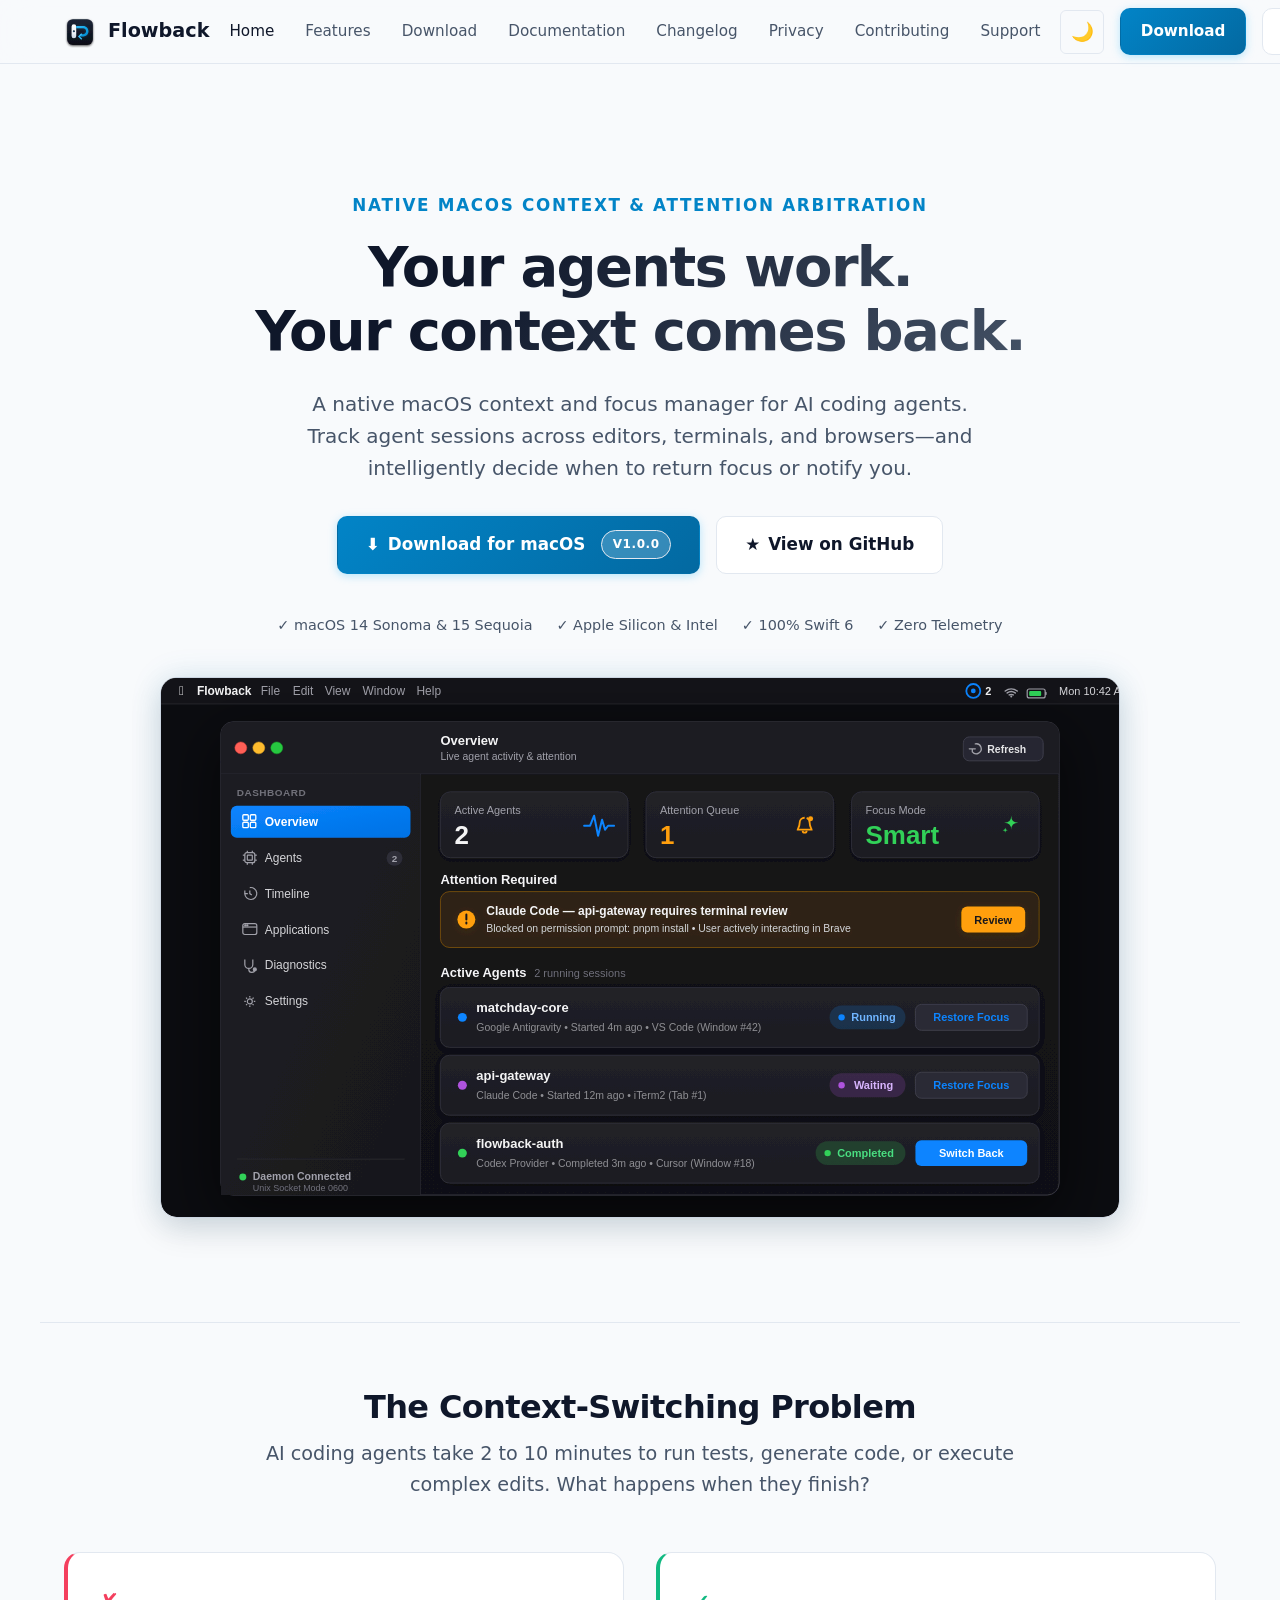
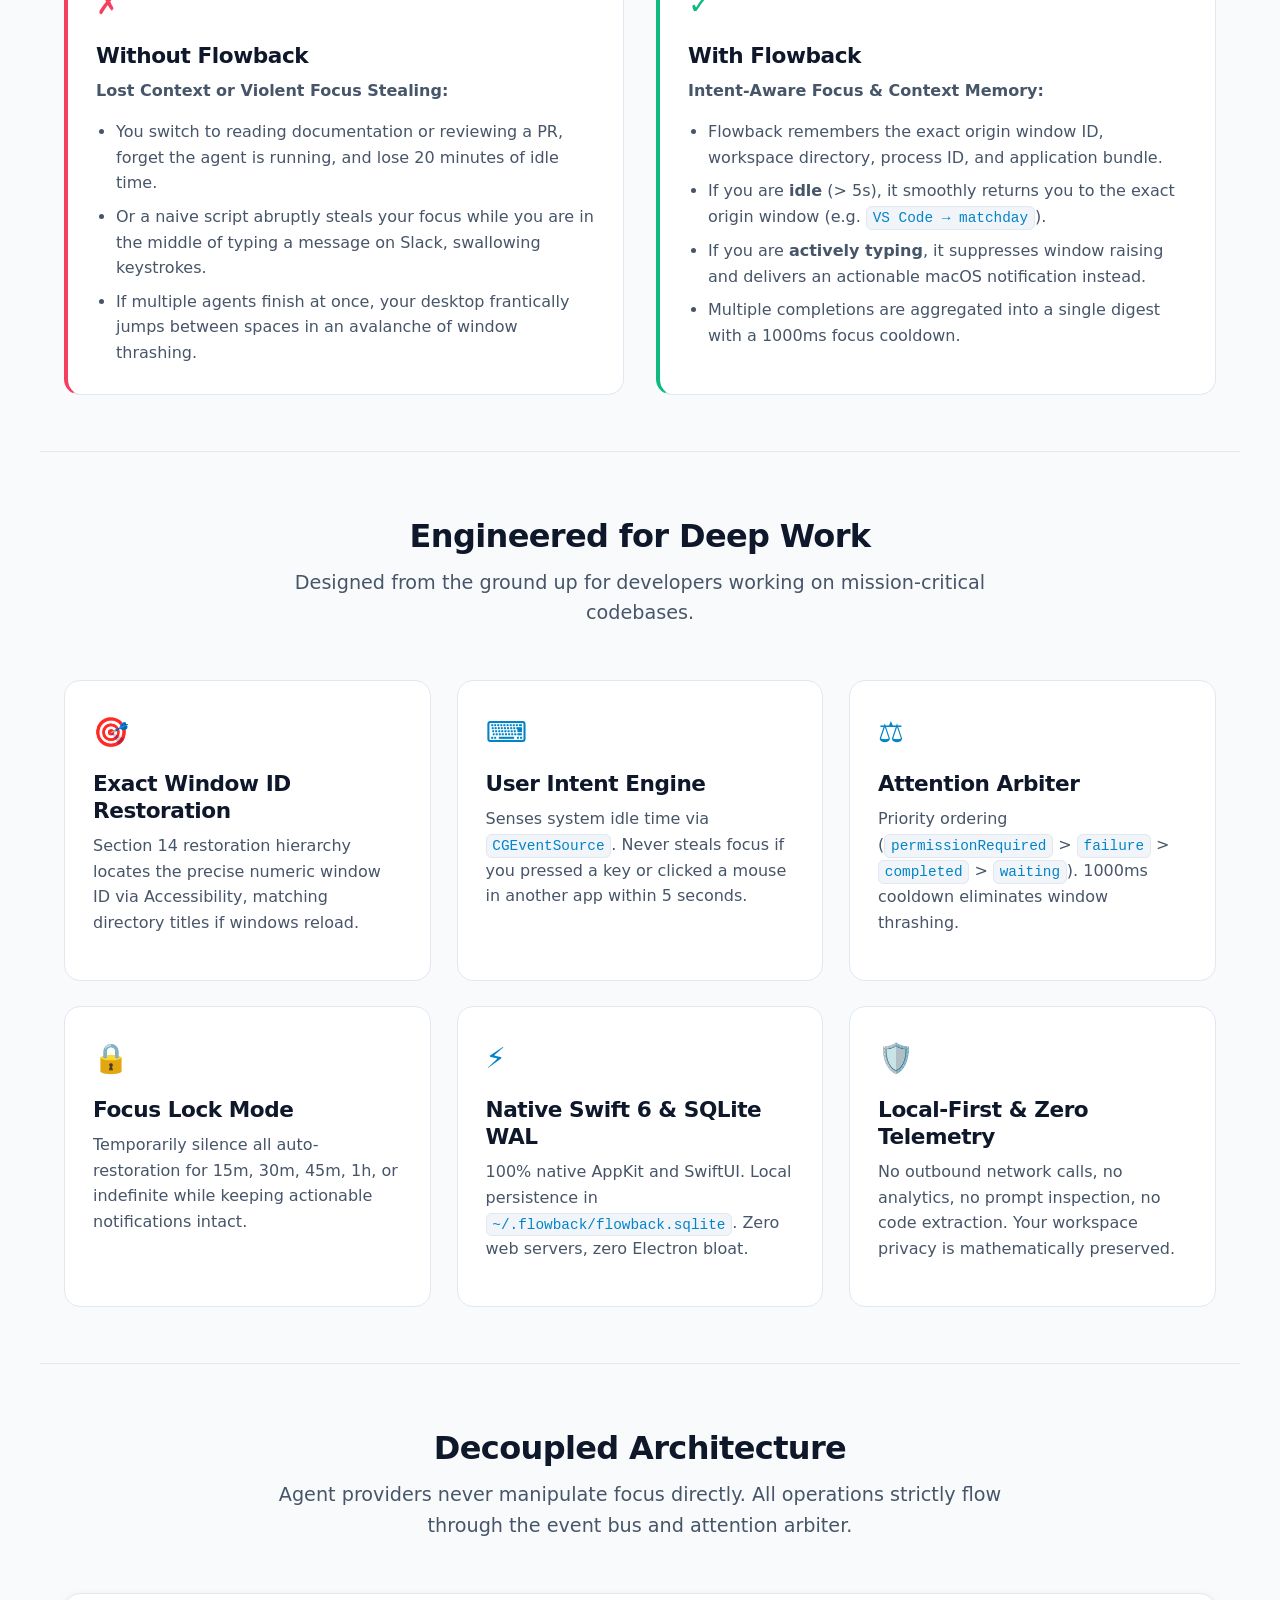
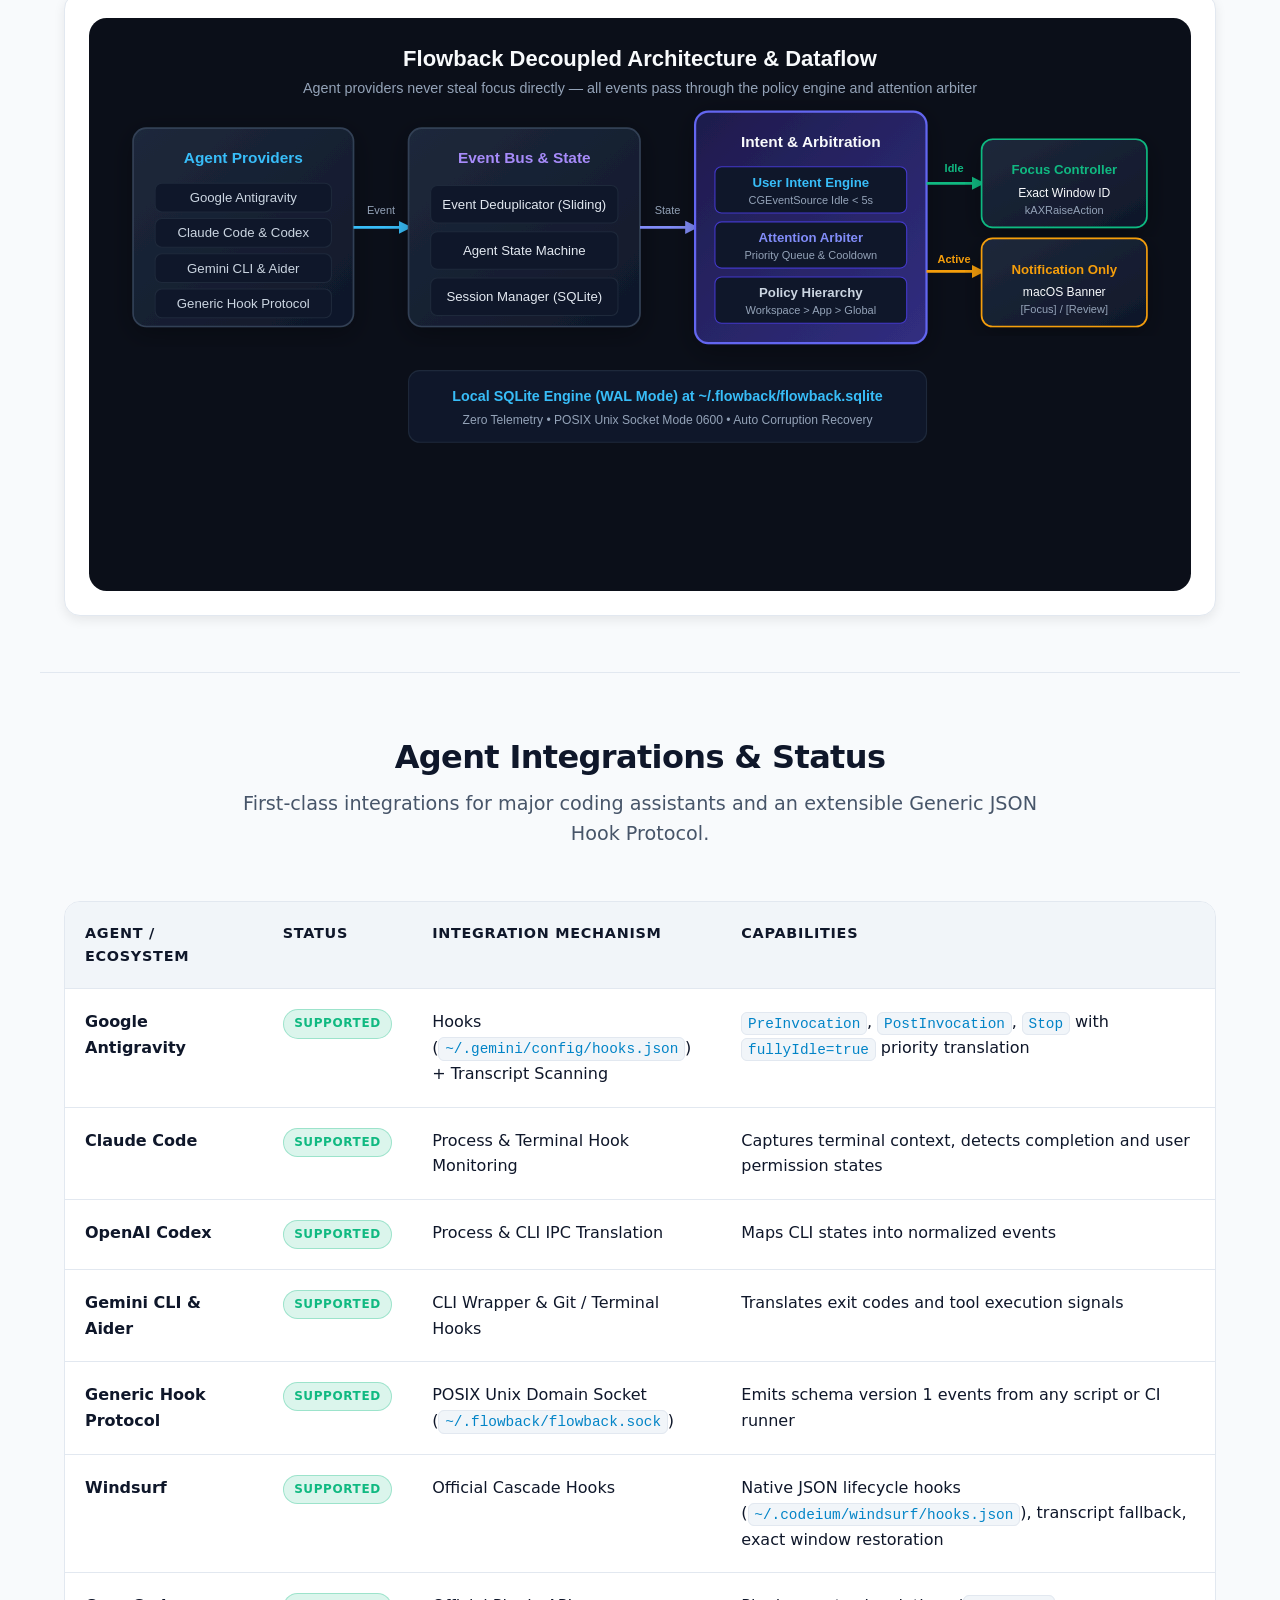
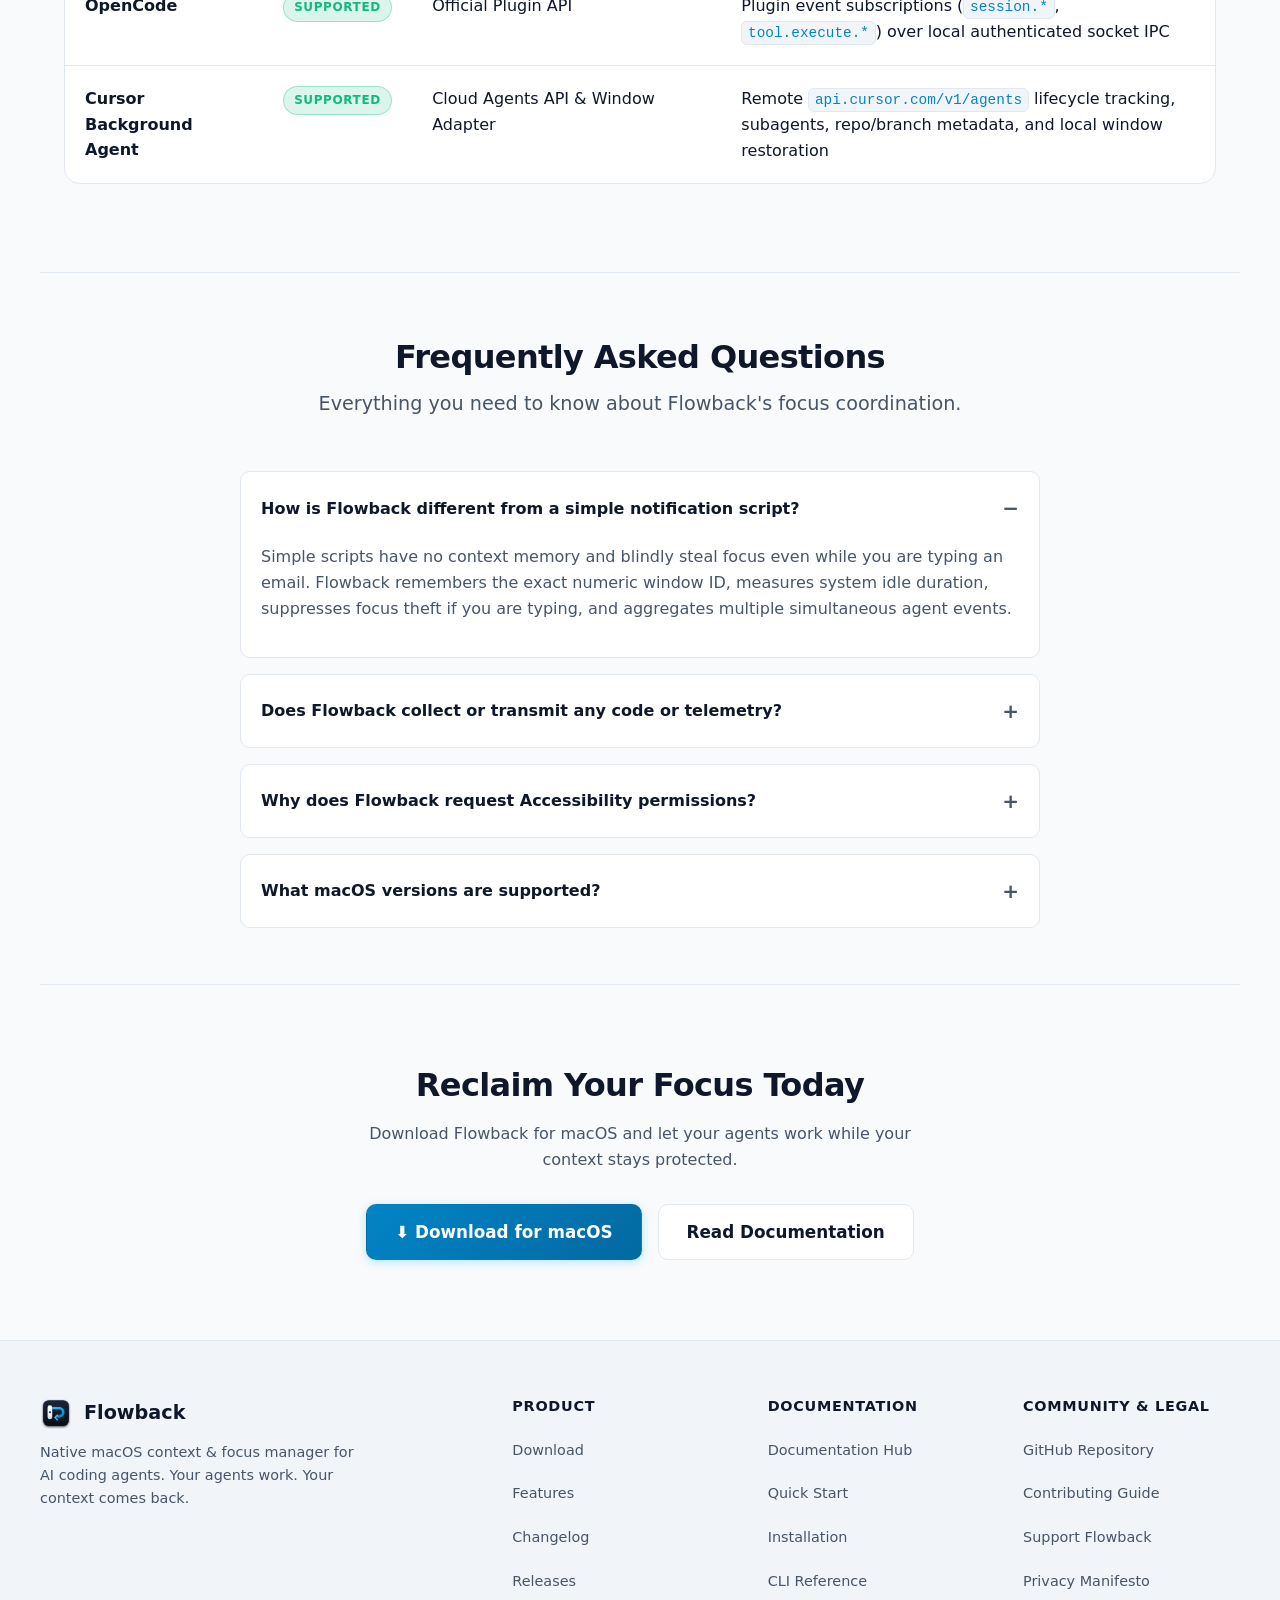
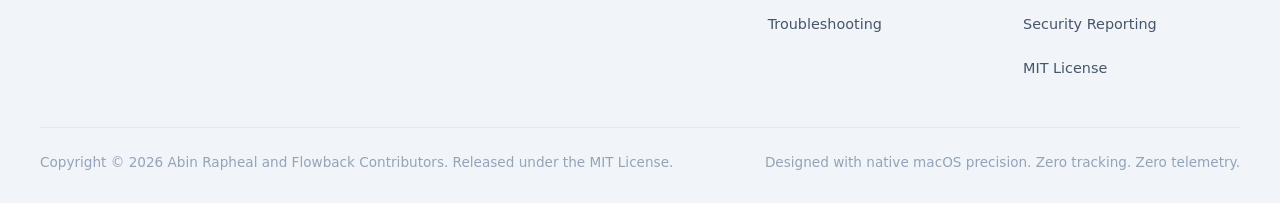
==== commit ecfb179c: "docs: update agent integration matrices and documentation for Windsurf, OpenCode, and Cursor - Docum" ====
--- a/Website/index.html
+++ b/Website/index.html
@@ -232,16 +232,22 @@
               <td>Emits schema version 1 events from any script or CI runner</td>
             </tr>
             <tr>
-              <td><strong>Windsurf / OpenCode</strong></td>
-              <td><span class="badge badge-partial">Partial</span></td>
-              <td>Editor &amp; Window Adapter</td>
-              <td>Window and workspace restoration verified; native hooks planned</td>
+              <td><strong>Windsurf</strong></td>
+              <td><span class="badge badge-supported">Supported</span></td>
+              <td>Official Cascade Hooks</td>
+              <td>Native JSON lifecycle hooks (<code>~/.codeium/windsurf/hooks.json</code>), transcript fallback, exact window restoration</td>
+            </tr>
+            <tr>
+              <td><strong>OpenCode</strong></td>
+              <td><span class="badge badge-supported">Supported</span></td>
+              <td>Official Plugin API</td>
+              <td>Plugin event subscriptions (<code>session.*</code>, <code>tool.execute.*</code>) over local authenticated socket IPC</td>
             </tr>
             <tr>
               <td><strong>Cursor Background Agent</strong></td>
-              <td><span class="badge badge-partial">Partial</span></td>
-              <td>Editor Adapter &amp; IPC</td>
-              <td>Window raising verified; custom subagent hook planned</td>
+              <td><span class="badge badge-supported">Supported</span></td>
+              <td>Cloud Agents API &amp; Window Adapter</td>
+              <td>Remote <code>api.cursor.com/v1/agents</code> lifecycle tracking, subagents, repo/branch metadata, and local window restoration</td>
             </tr>
           </tbody>
         </table>
--- a/Website/css/main.css
+++ b/Website/css/main.css
@@ -922,6 +922,97 @@
 }
 
 .support-impact-item .check {
+  color: var(--accent-emerald);
+  font-weight: bold;
+  flex-shrink: 0;
+}
+
+/* Membership Levels Grid */
+.membership-levels-grid {
+  display: grid;
+  grid-template-columns: repeat(auto-fit, minmax(150px, 1fr));
+  gap: 1rem;
+  margin: 1.5rem 0 2rem 0;
+  text-align: left;
+}
+
+.membership-level-card {
+  background: var(--bg-secondary);
+  border: 1px solid var(--border-subtle);
+  border-radius: var(--radius-md);
+  padding: 1.25rem 1rem;
+  display: flex;
+  flex-direction: column;
+  transition: transform 0.2s ease, border-color 0.2s ease, box-shadow 0.2s ease;
+  min-width: 0;
+}
+
+.membership-level-card:hover {
+  border-color: var(--border-bright);
+  transform: translateY(-2px);
+  box-shadow: var(--shadow-sm);
+}
+
+.membership-level-card.featured-level {
+  border-color: rgba(255, 221, 0, 0.45);
+  background: linear-gradient(180deg, var(--bg-secondary) 0%, rgba(255, 221, 0, 0.04) 100%);
+}
+
+[data-theme="light"] .membership-level-card.featured-level {
+  border-color: rgba(217, 119, 6, 0.4);
+  background: linear-gradient(180deg, #ffffff 0%, rgba(217, 119, 6, 0.04) 100%);
+}
+
+.membership-level-title {
+  font-size: 0.95rem;
+  font-weight: 700;
+  color: var(--text-primary);
+  margin-bottom: 0.25rem;
+}
+
+.membership-level-price {
+  font-size: 1.4rem;
+  font-weight: 800;
+  color: var(--accent-cyan);
+  margin-bottom: 0.15rem;
+  line-height: 1.2;
+}
+
+[data-theme="light"] .membership-level-price {
+  color: var(--accent-blue);
+}
+
+.membership-level-price small {
+  font-size: 0.75rem;
+  font-weight: 500;
+  color: var(--text-secondary);
+}
+
+.membership-level-yearly {
+  font-size: 0.78rem;
+  color: var(--text-muted);
+  margin-bottom: 0.75rem;
+}
+
+.membership-level-benefits {
+  list-style: none;
+  font-size: 0.8rem;
+  color: var(--text-secondary);
+  display: flex;
+  flex-direction: column;
+  gap: 0.4rem;
+  margin-top: auto;
+  padding: 0;
+}
+
+.membership-level-benefits li {
+  display: flex;
+  align-items: flex-start;
+  gap: 0.4rem;
+  line-height: 1.4;
+}
+
+.membership-level-benefits li span.check {
   color: var(--accent-emerald);
   font-weight: bold;
   flex-shrink: 0;
@@ -1073,7 +1164,8 @@
 
   .grid-2,
   .grid-3,
-  .support-tiers {
+  .support-tiers,
+  .membership-levels-grid {
     grid-template-columns: 1fr;
   }
 
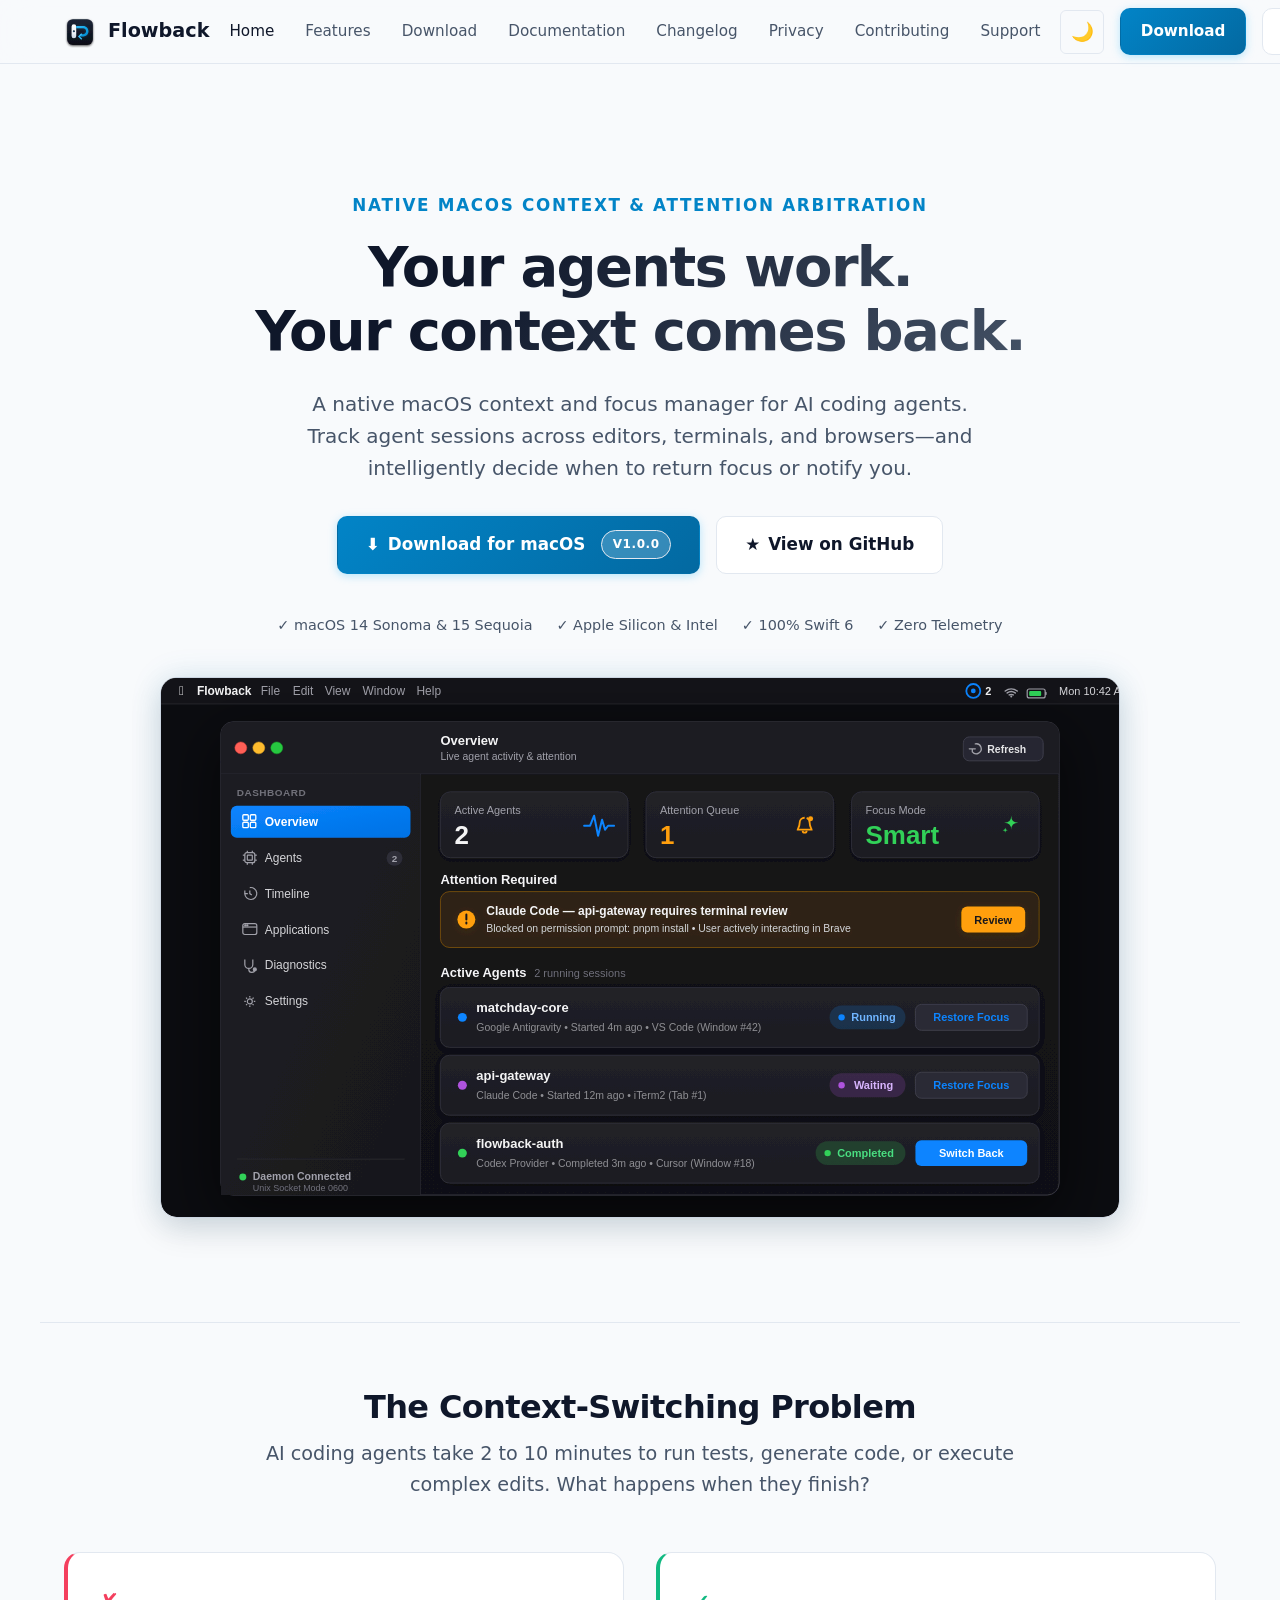
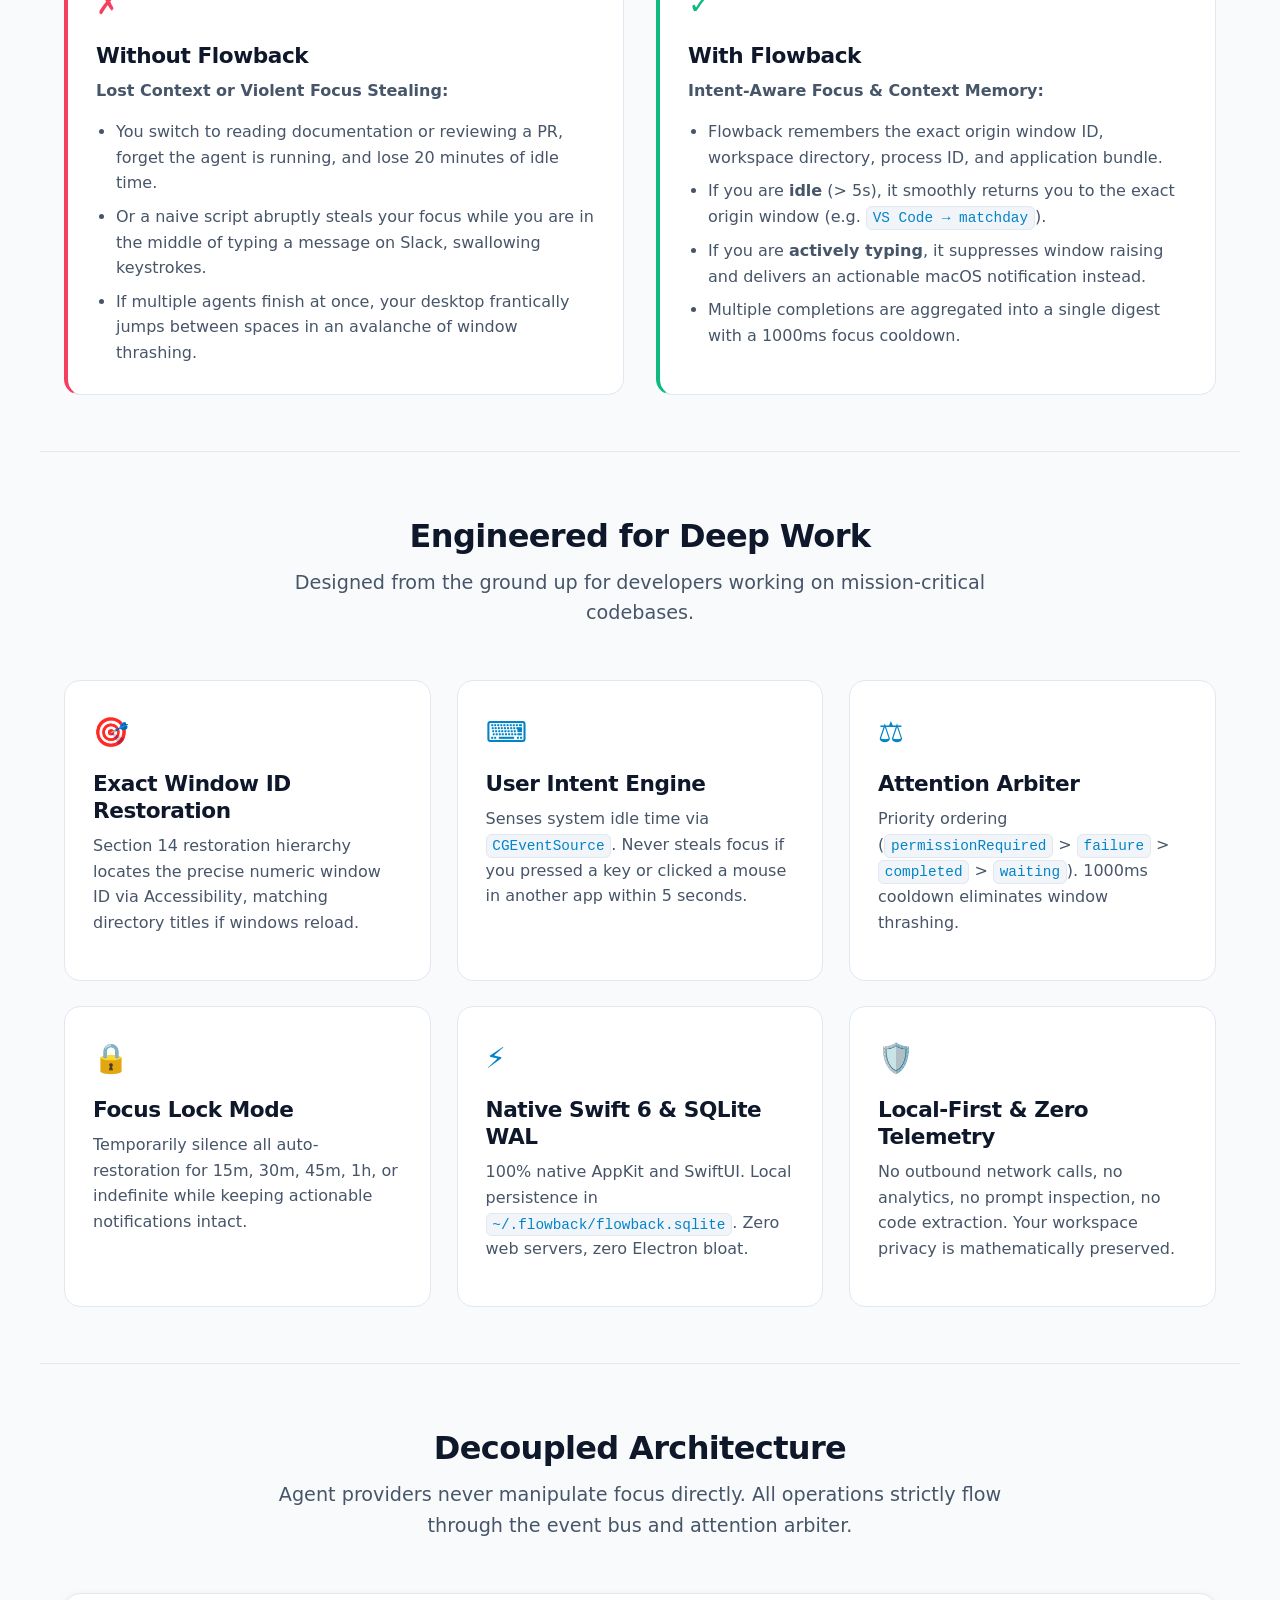
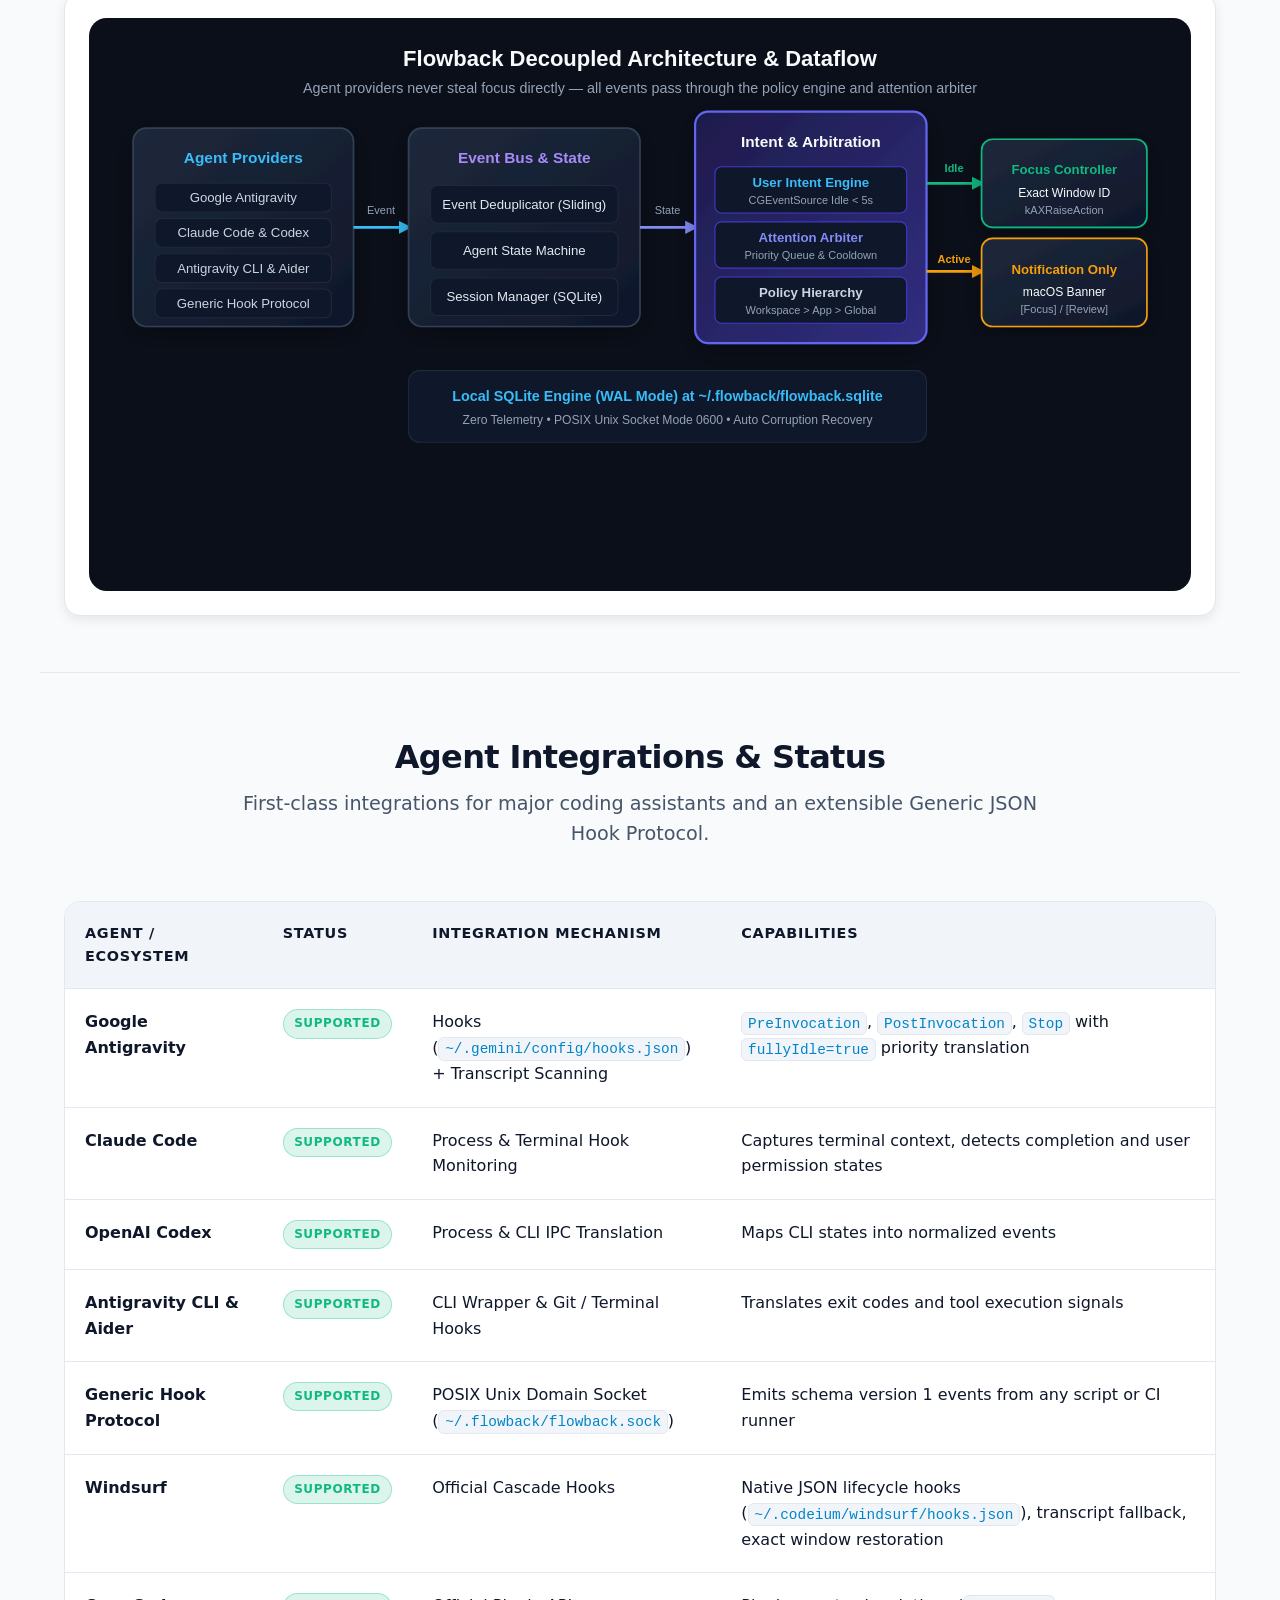
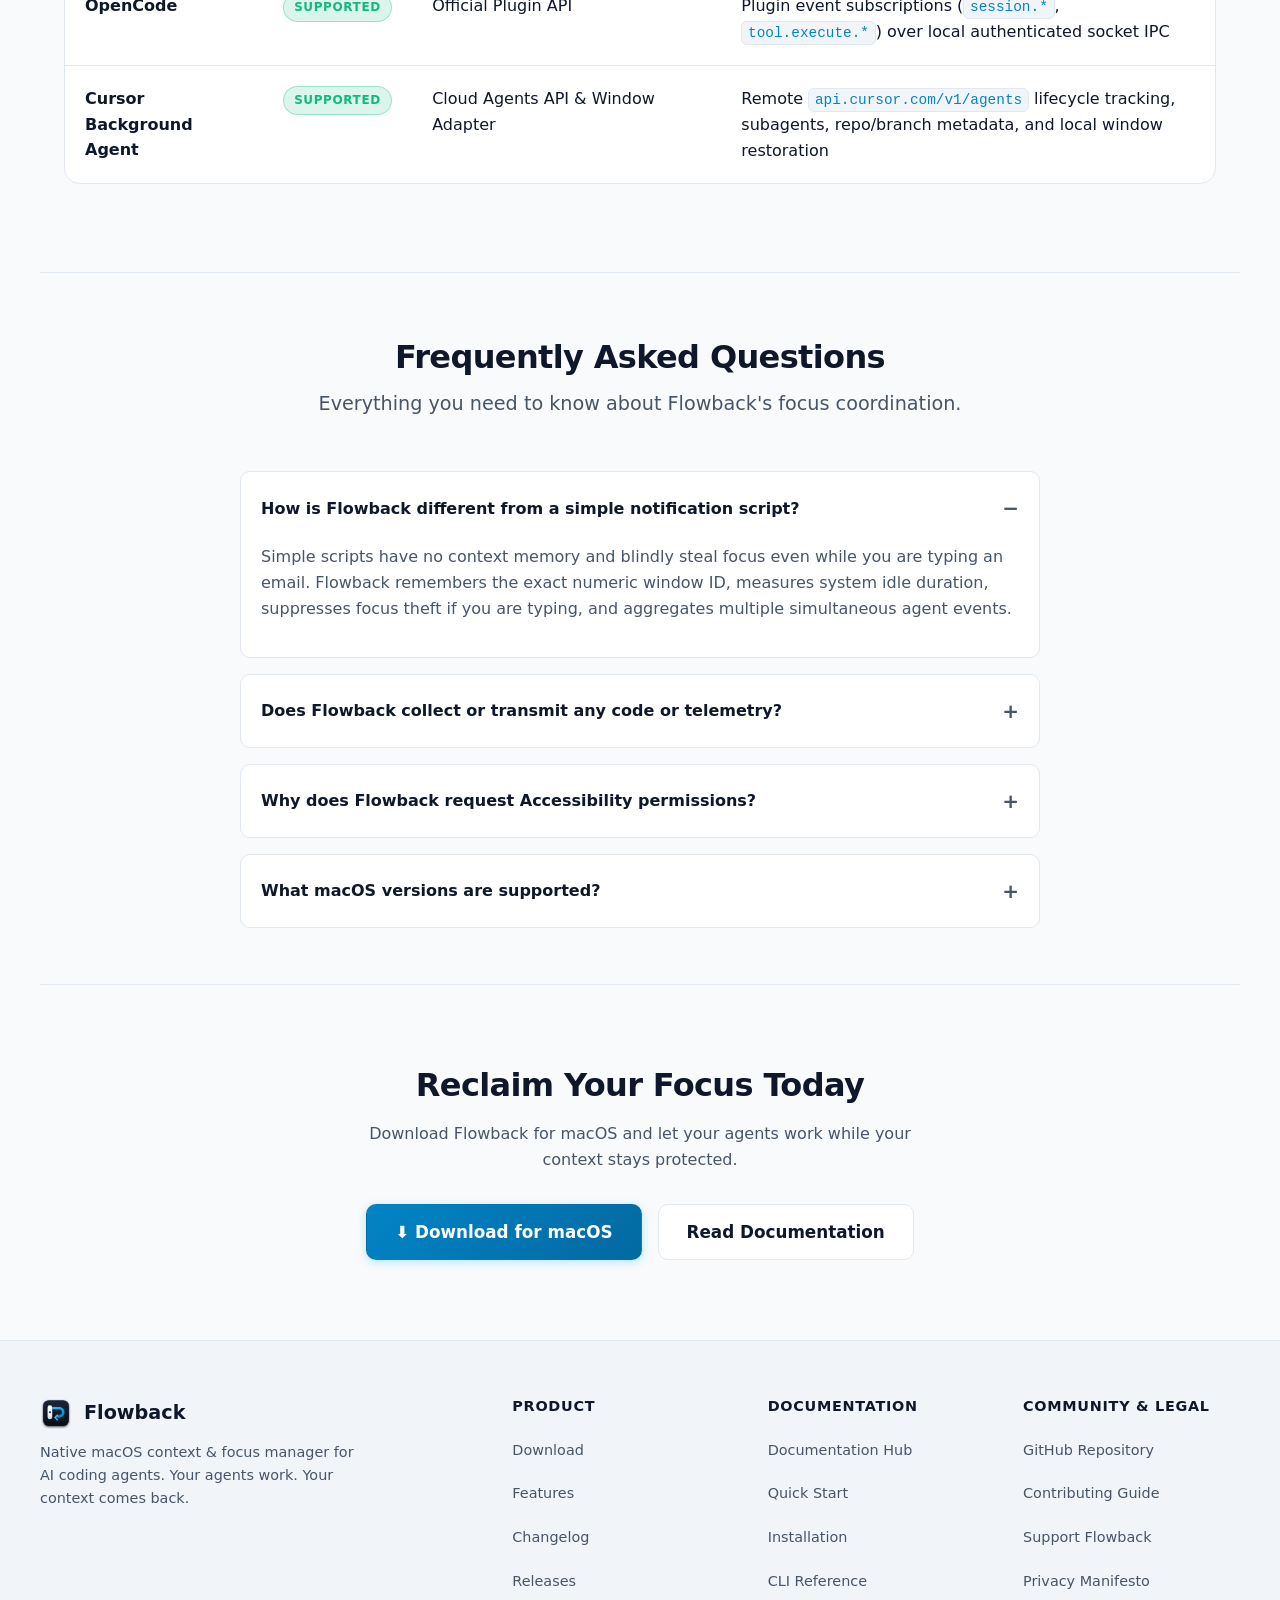
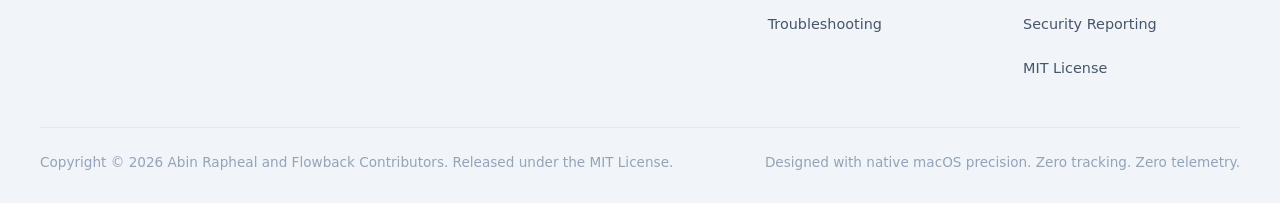
==== commit d7f35849: "docs: update provider matrix, architecture, roadmap, and website for Antigravity CLI" ====
--- a/Website/index.html
+++ b/Website/index.html
@@ -220,7 +220,7 @@
               <td>Maps CLI states into normalized events</td>
             </tr>
             <tr>
-              <td><strong>Gemini CLI &amp; Aider</strong></td>
+              <td><strong>Antigravity CLI &amp; Aider</strong></td>
               <td><span class="badge badge-supported">Supported</span></td>
               <td>CLI Wrapper &amp; Git / Terminal Hooks</td>
               <td>Translates exit codes and tool execution signals</td>
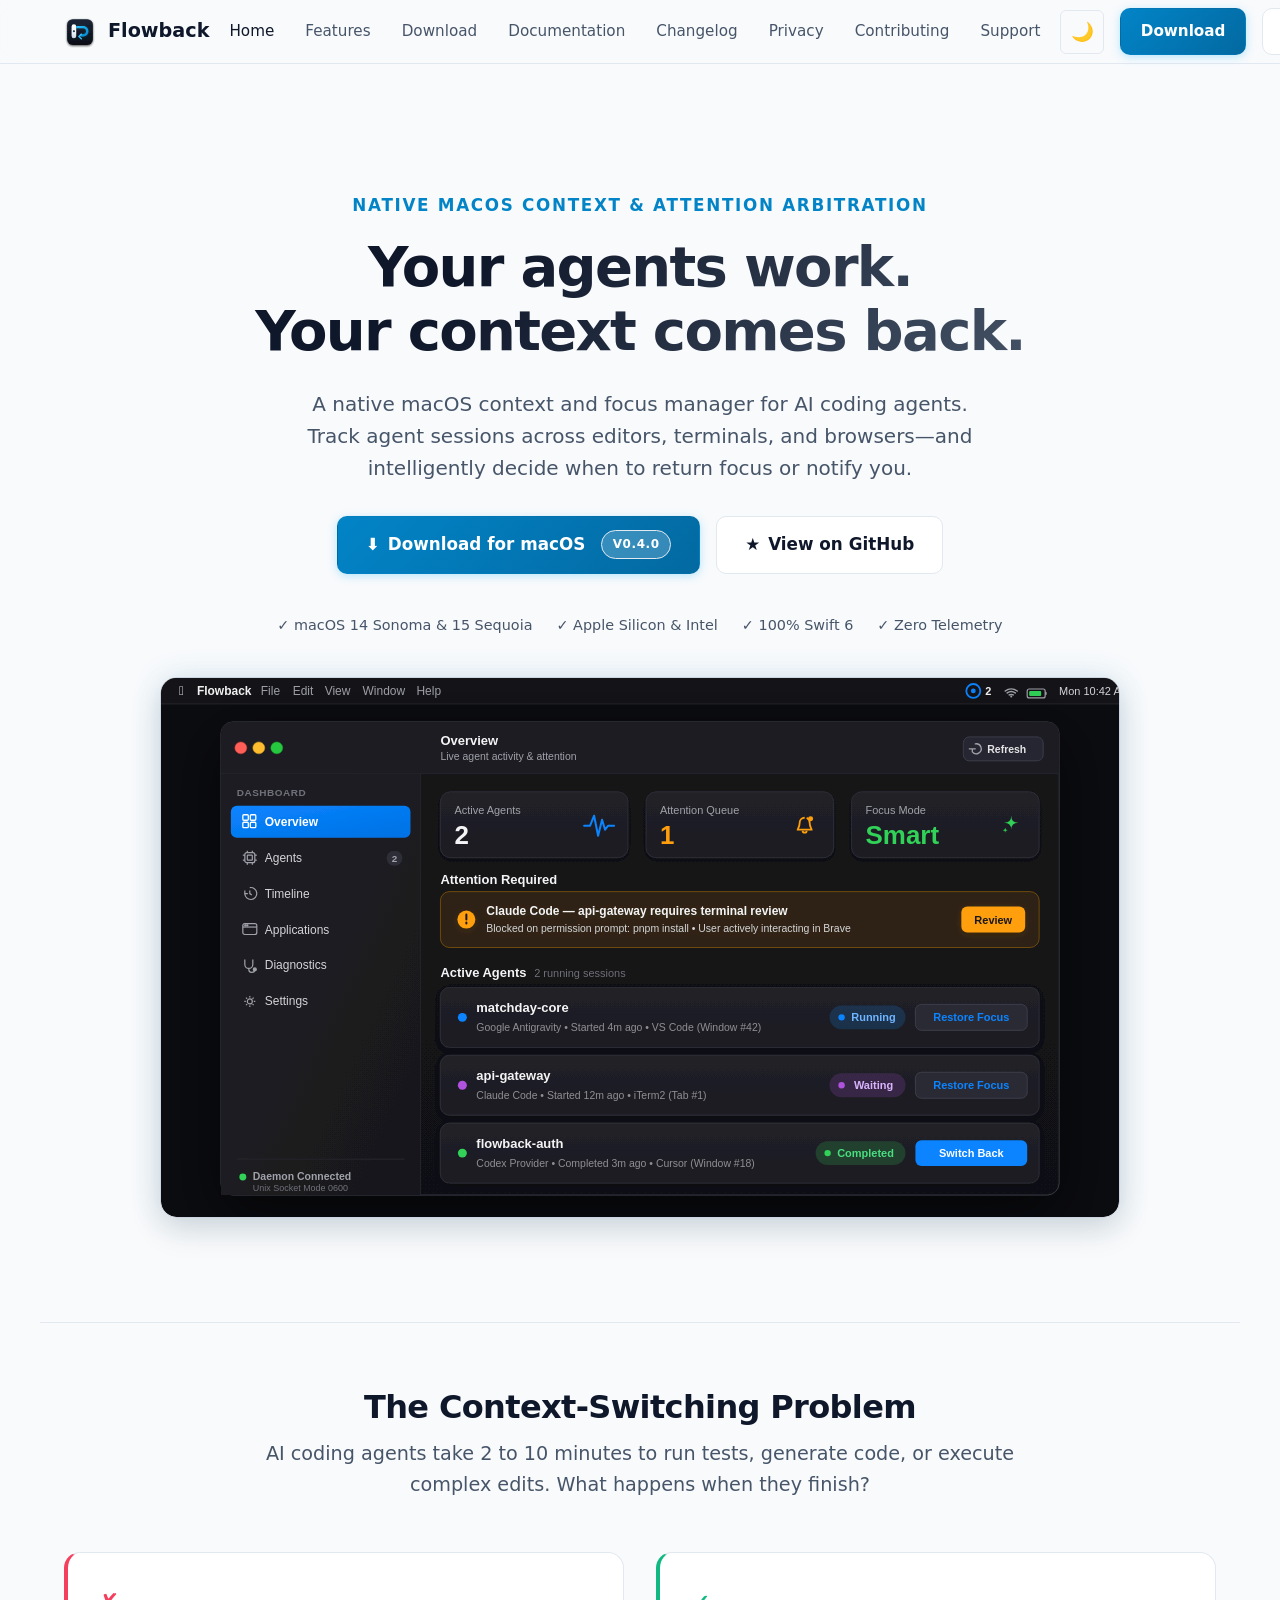
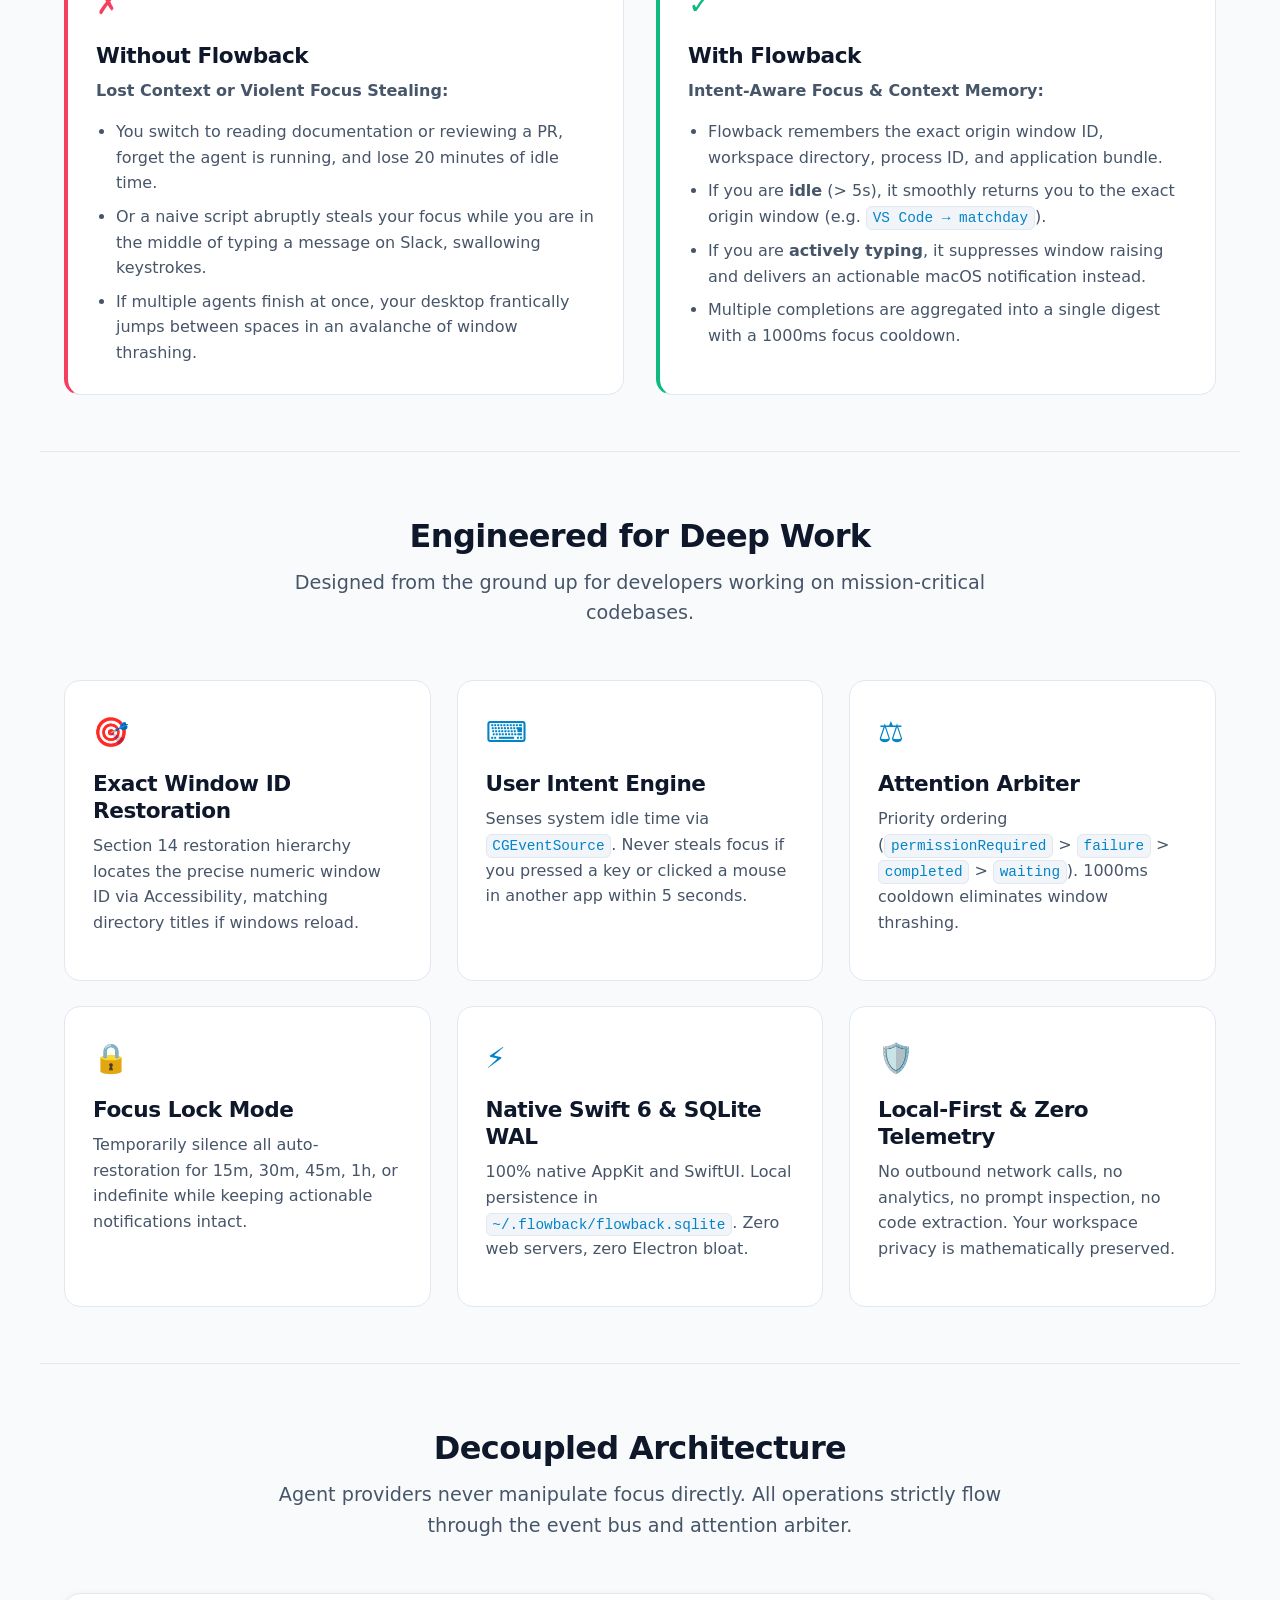
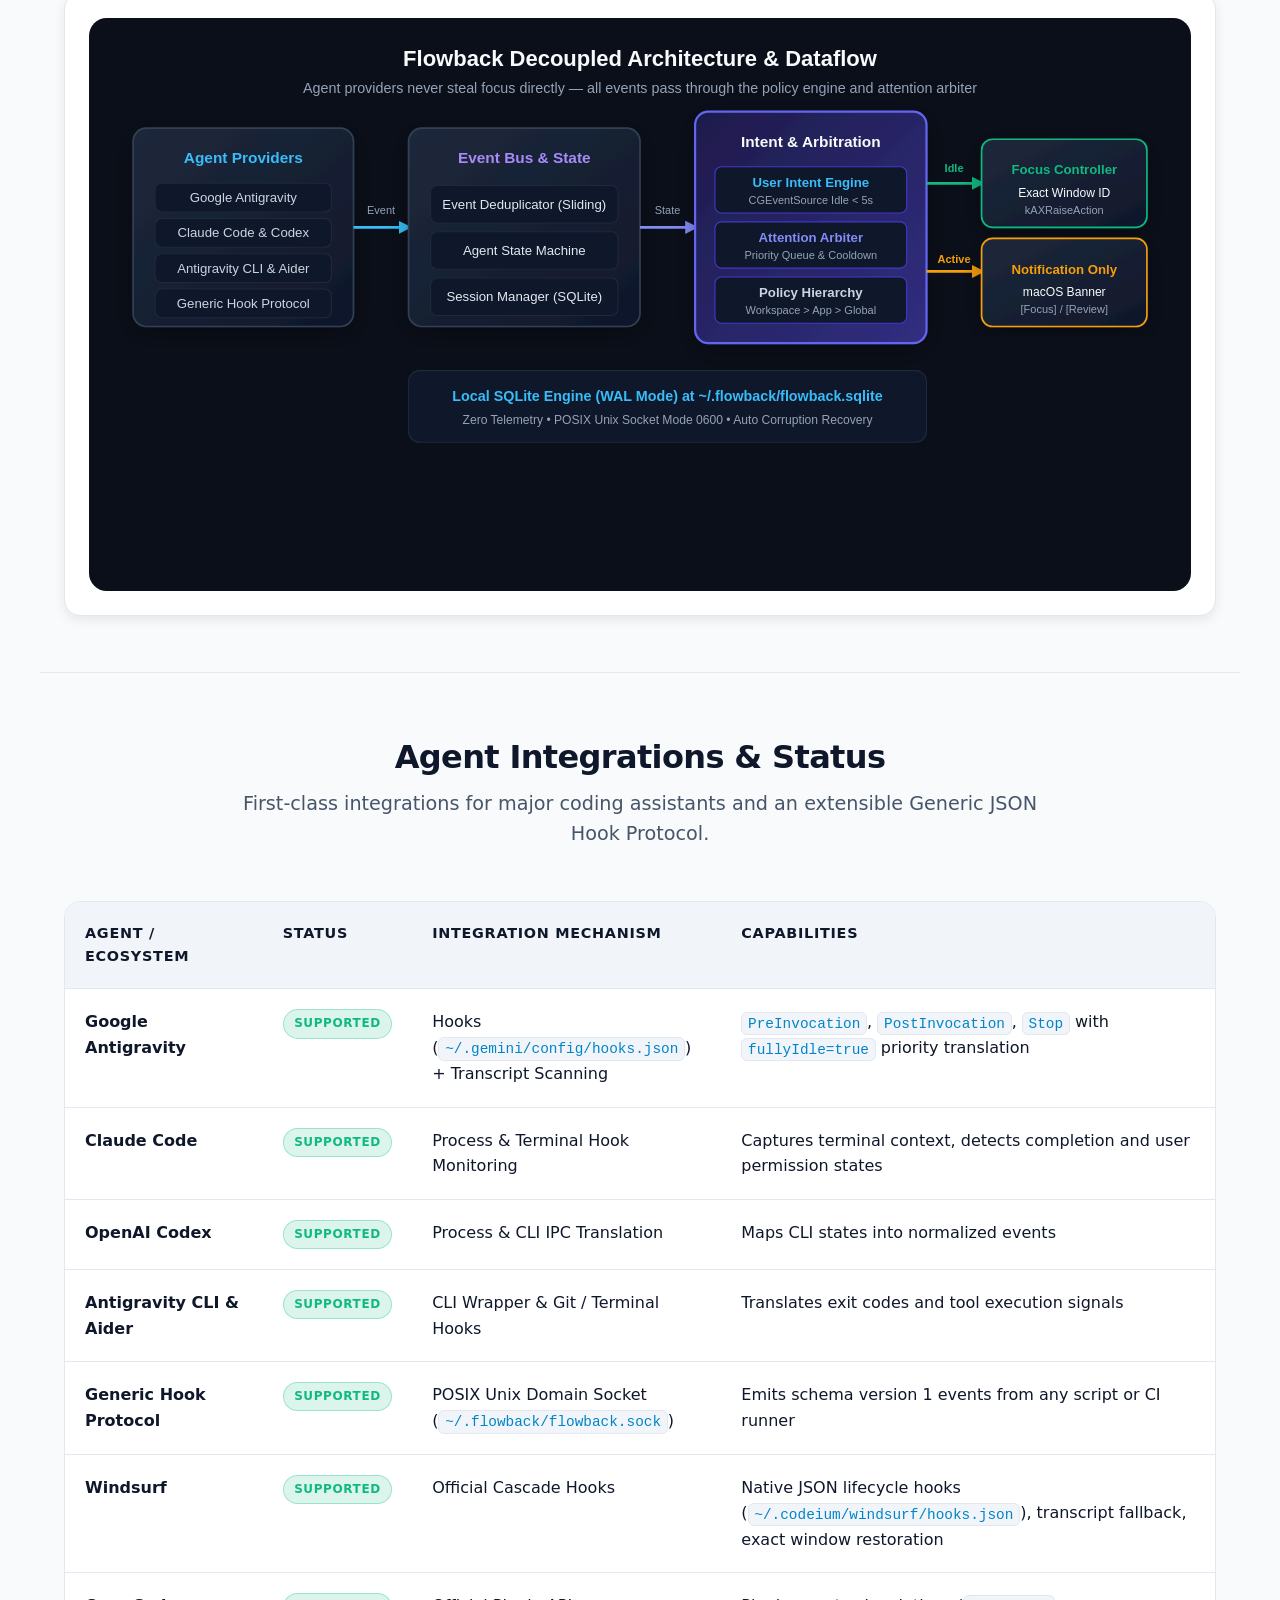
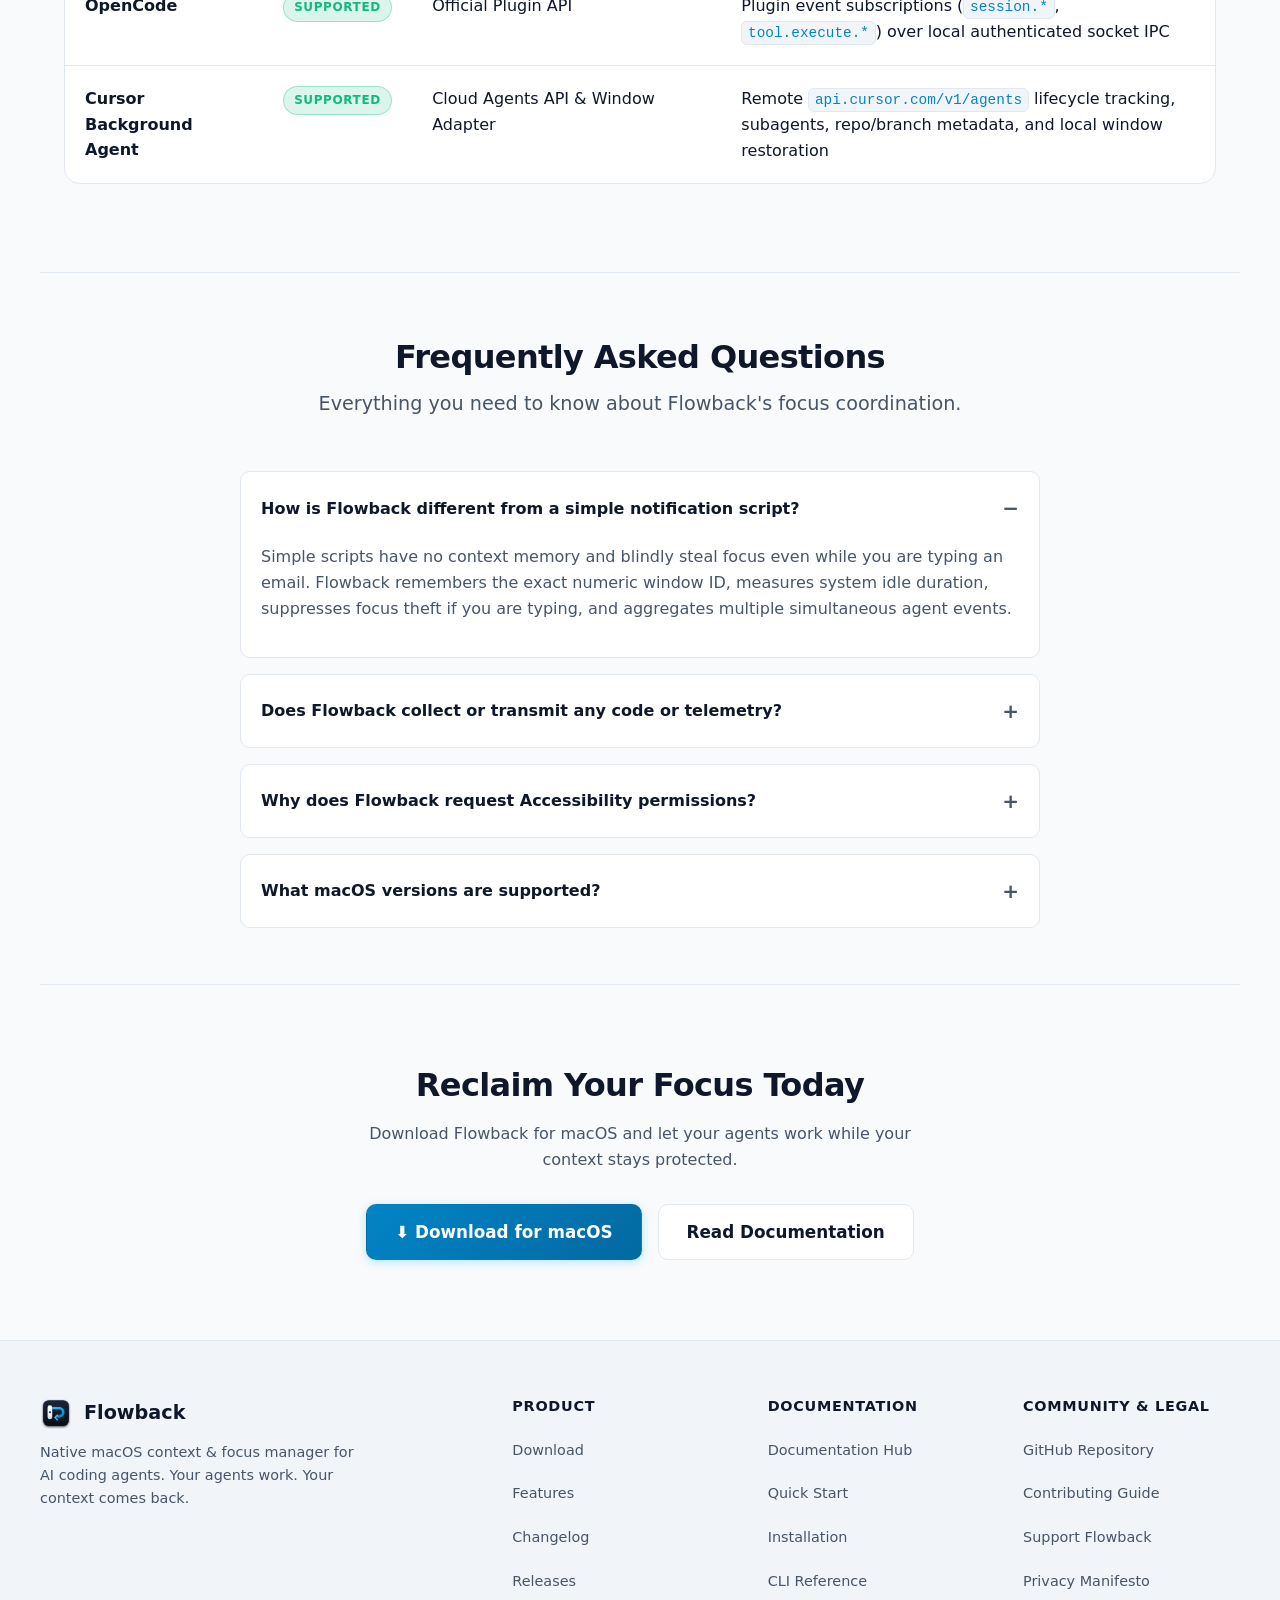
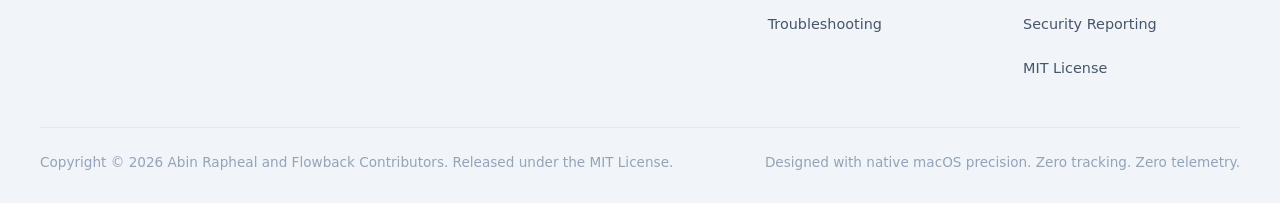
==== commit 584a6781: "chore(release): establish canonical pre-1.0 versioning v0.4.0 and version synchronization guardrails" ====
--- a/Website/index.html
+++ b/Website/index.html
@@ -71,7 +71,7 @@
         
         <div class="hero-actions">
           <a href="download/" class="btn btn-primary btn-lg" id="heroPrimaryDownloadBtn">
-            <span>⬇️</span> Download for macOS <span class="badge badge-neutral" style="margin-left: 0.5rem; color: #fff; background: rgba(255,255,255,0.2);">v1.0.0</span>
+            <span>⬇️</span> Download for macOS <span class="badge badge-neutral" style="margin-left: 0.5rem; color: #fff; background: rgba(255,255,255,0.2);">v0.4.0</span>
           </a>
           <a href="https://github.com/rapheljr/flowback" class="btn btn-secondary btn-lg" target="_blank" rel="noopener noreferrer">
             <span>★</span> View on GitHub
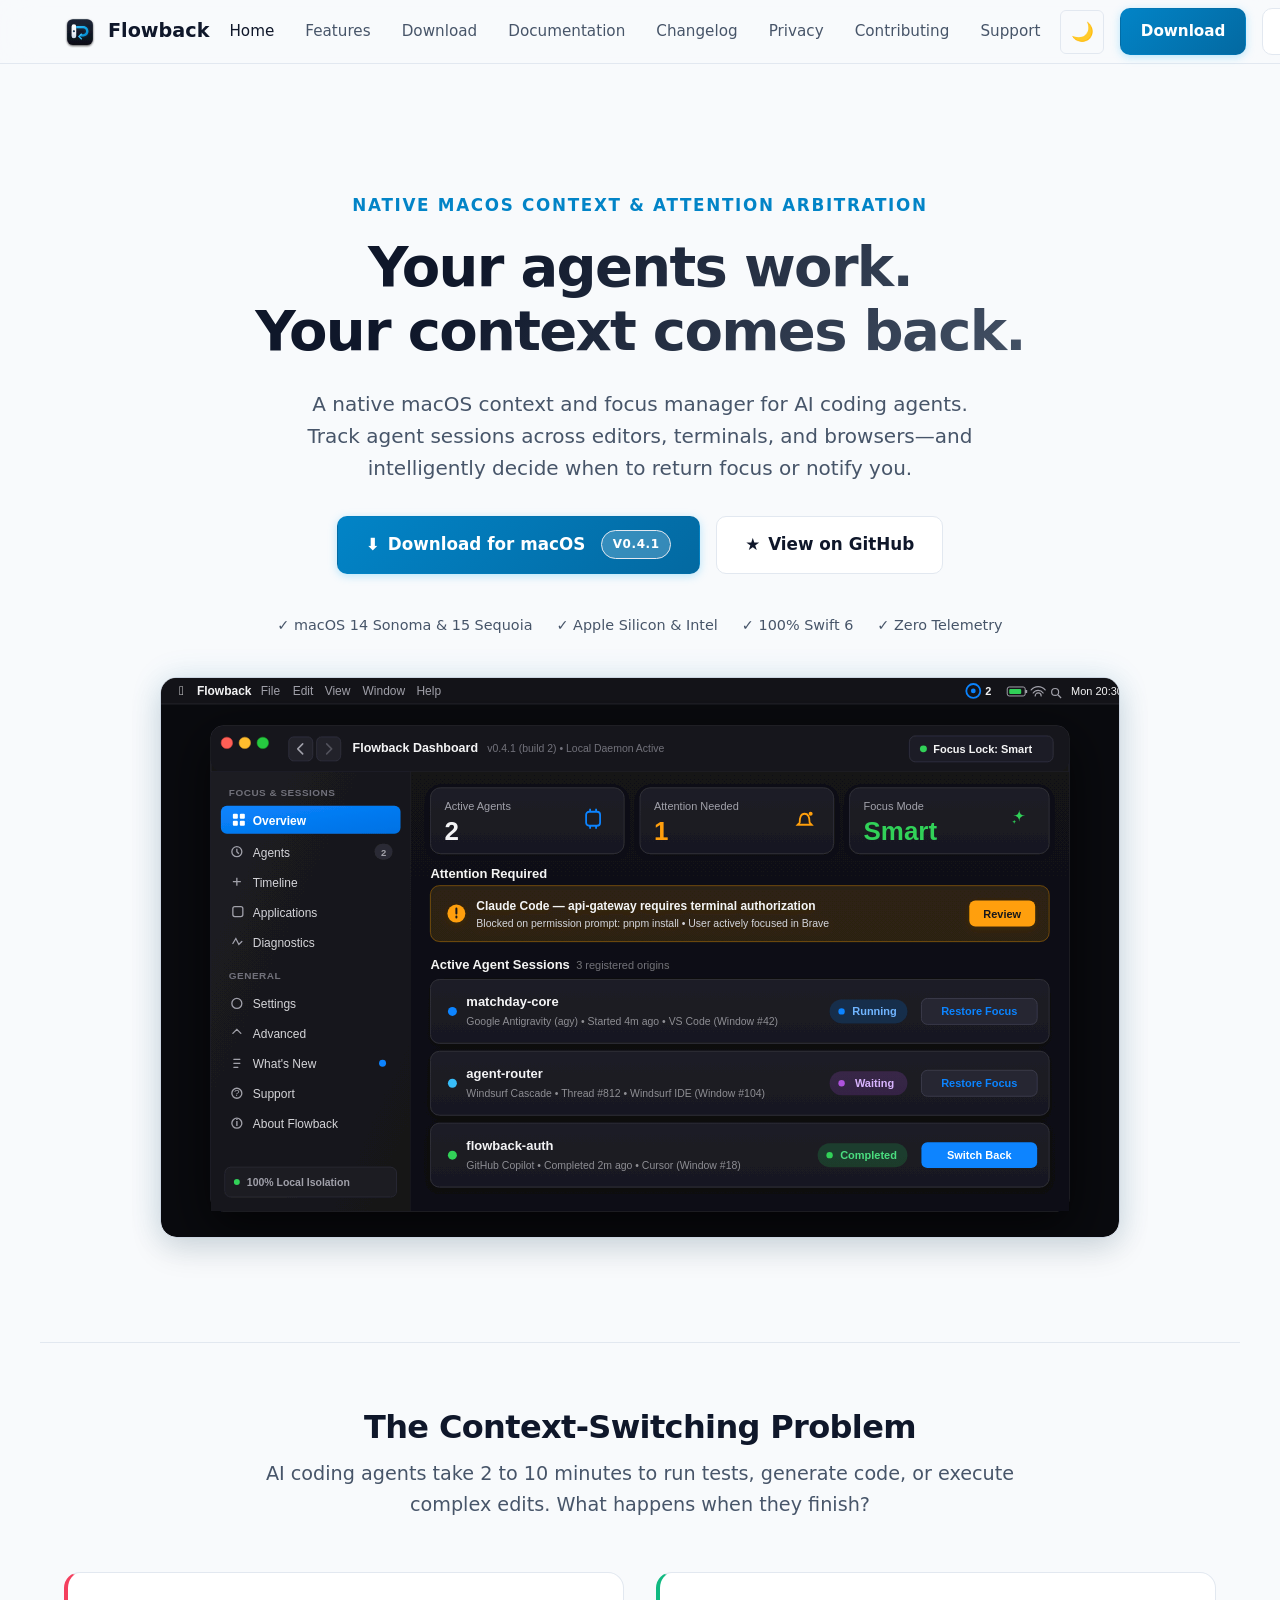
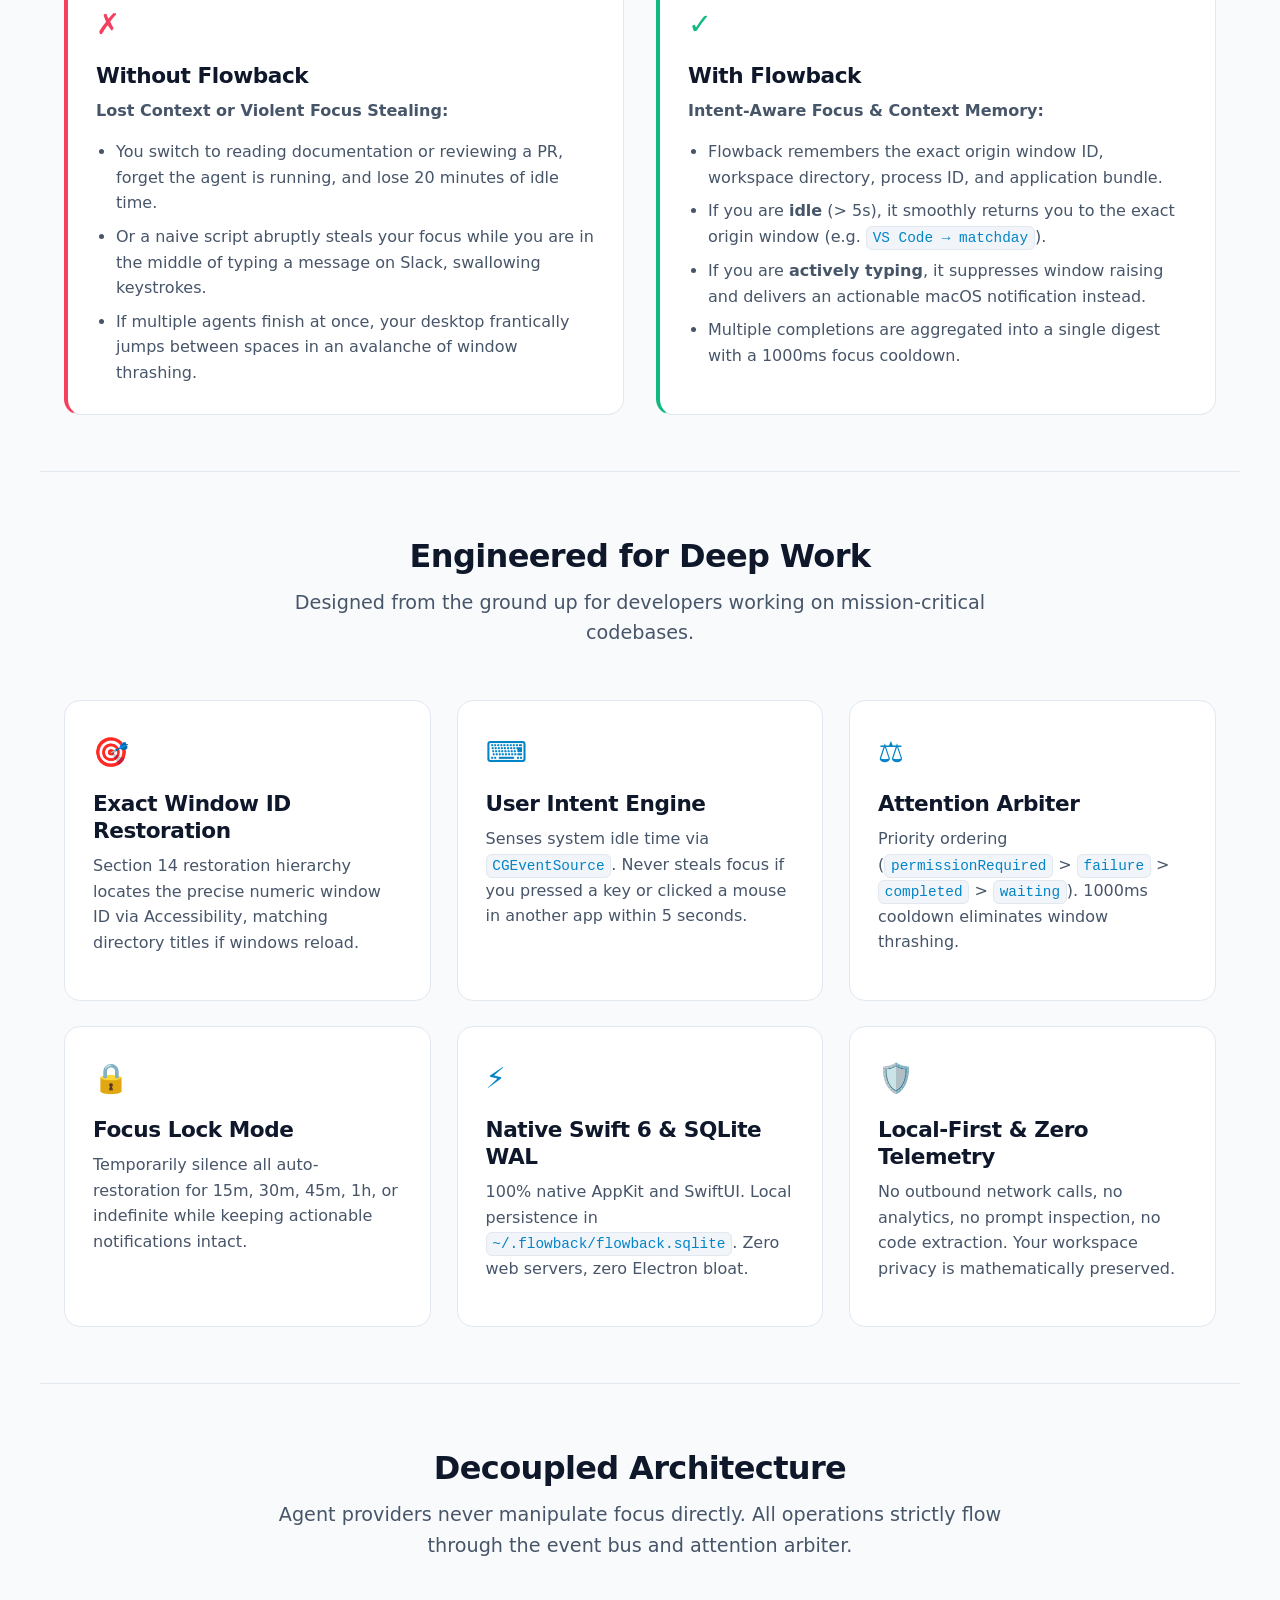
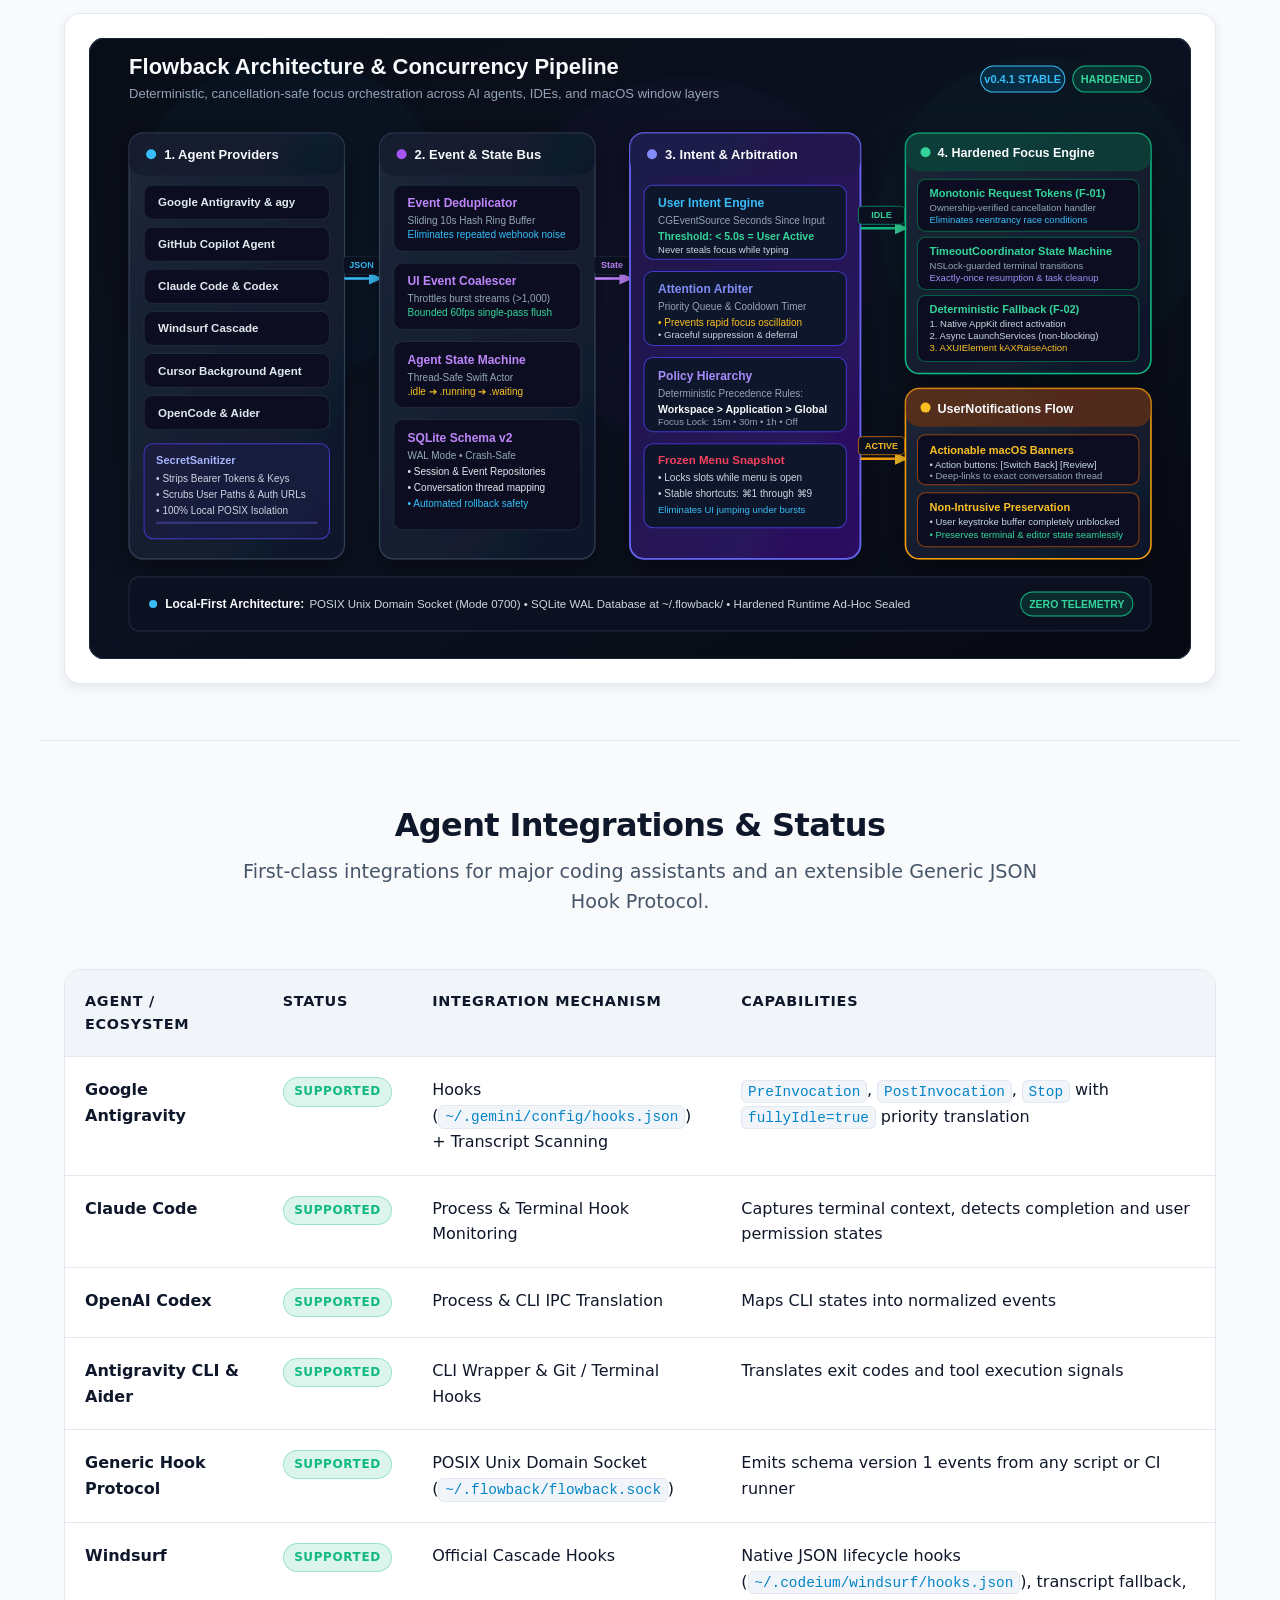
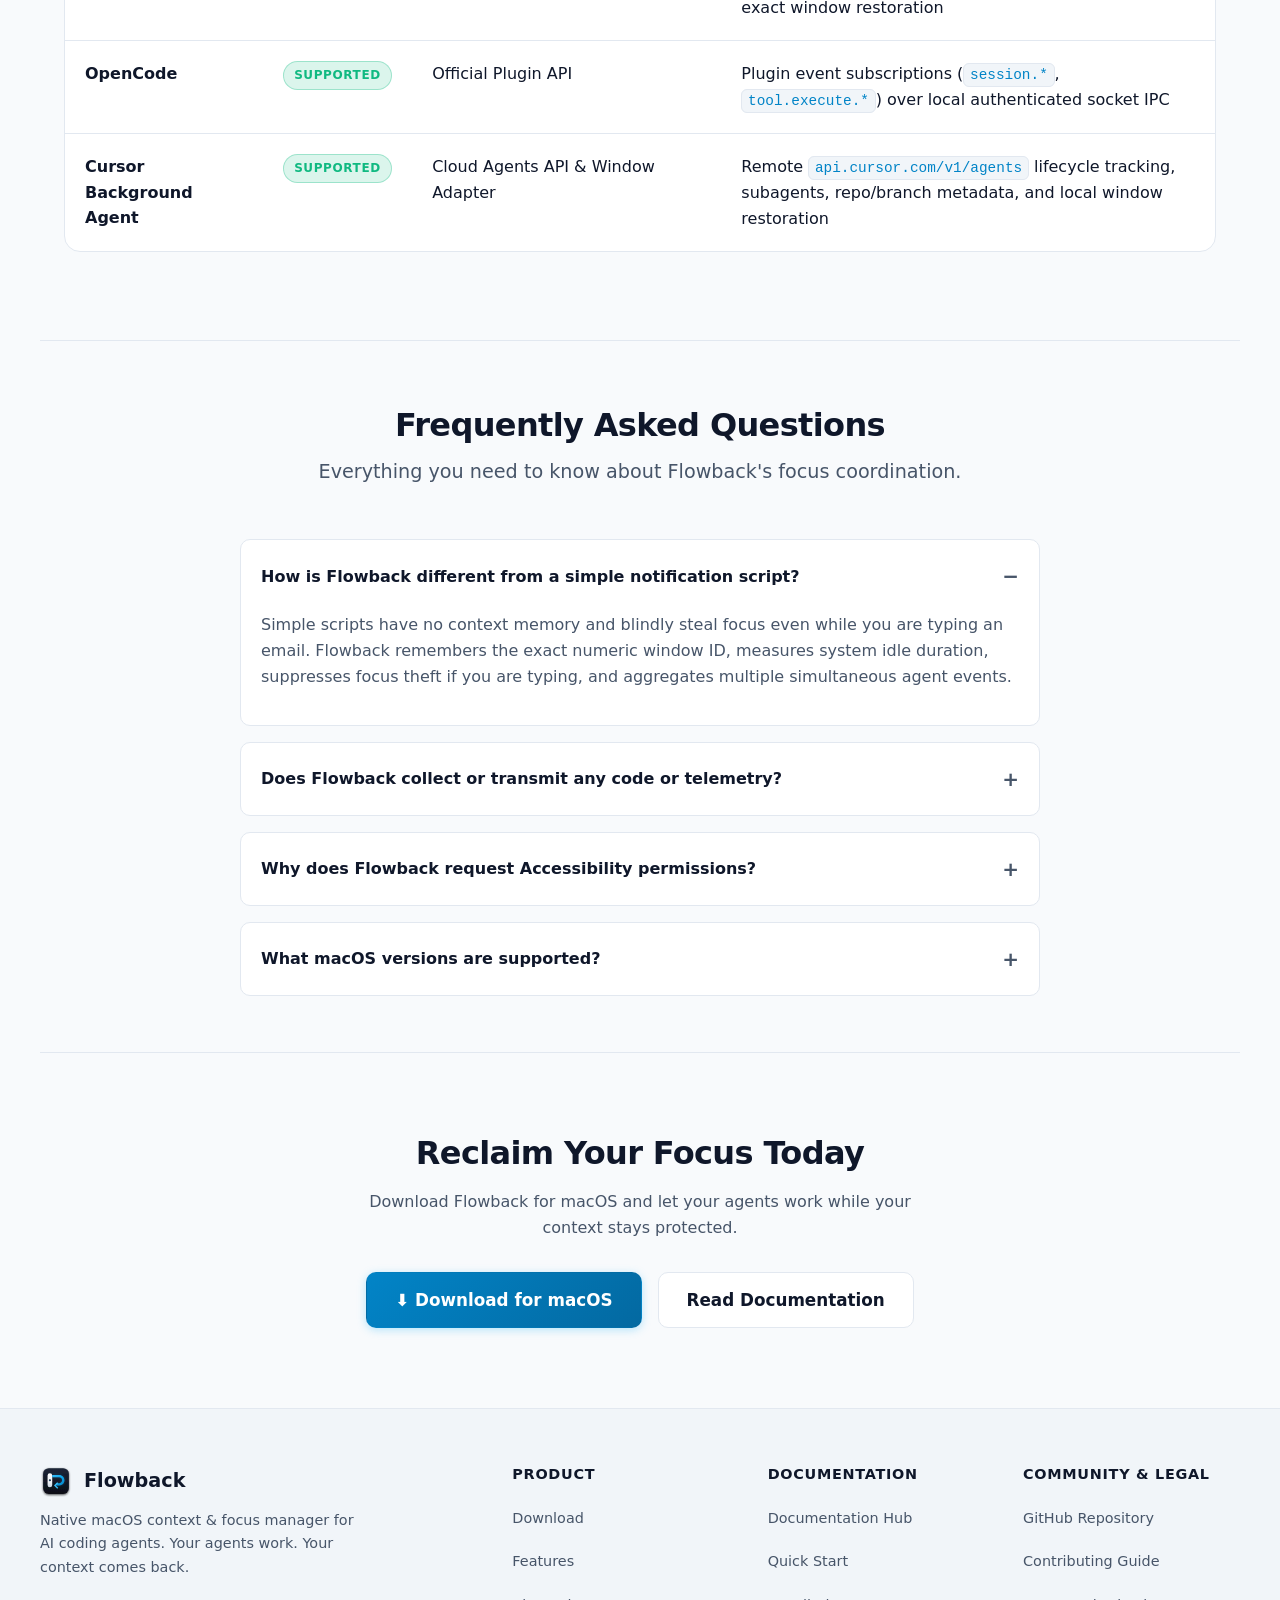
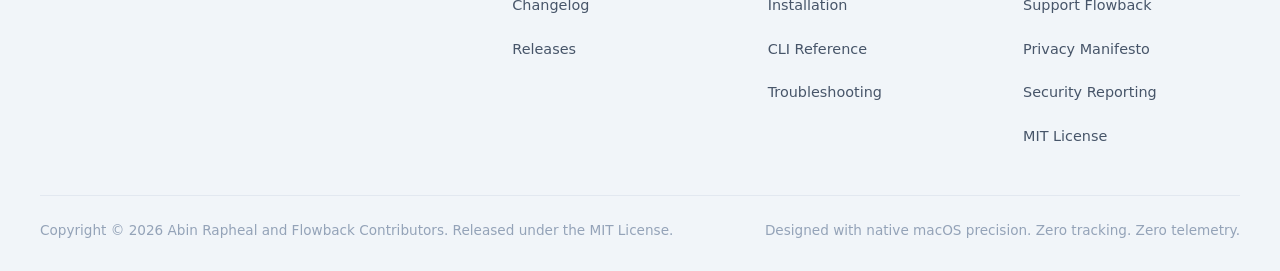
==== commit b8ddd076: "website: update release changelog, download metadata, and badges for v0.4.1 - Add Version 0.4.1 rele" ====
--- a/Website/index.html
+++ b/Website/index.html
@@ -71,7 +71,7 @@
         
         <div class="hero-actions">
           <a href="download/" class="btn btn-primary btn-lg" id="heroPrimaryDownloadBtn">
-            <span>⬇️</span> Download for macOS <span class="badge badge-neutral" style="margin-left: 0.5rem; color: #fff; background: rgba(255,255,255,0.2);">v0.4.0</span>
+            <span>⬇️</span> Download for macOS <span class="badge badge-neutral" style="margin-left: 0.5rem; color: #fff; background: rgba(255,255,255,0.2);">v0.4.1</span>
           </a>
           <a href="https://github.com/rapheljr/flowback" class="btn btn-secondary btn-lg" target="_blank" rel="noopener noreferrer">
             <span>★</span> View on GitHub
